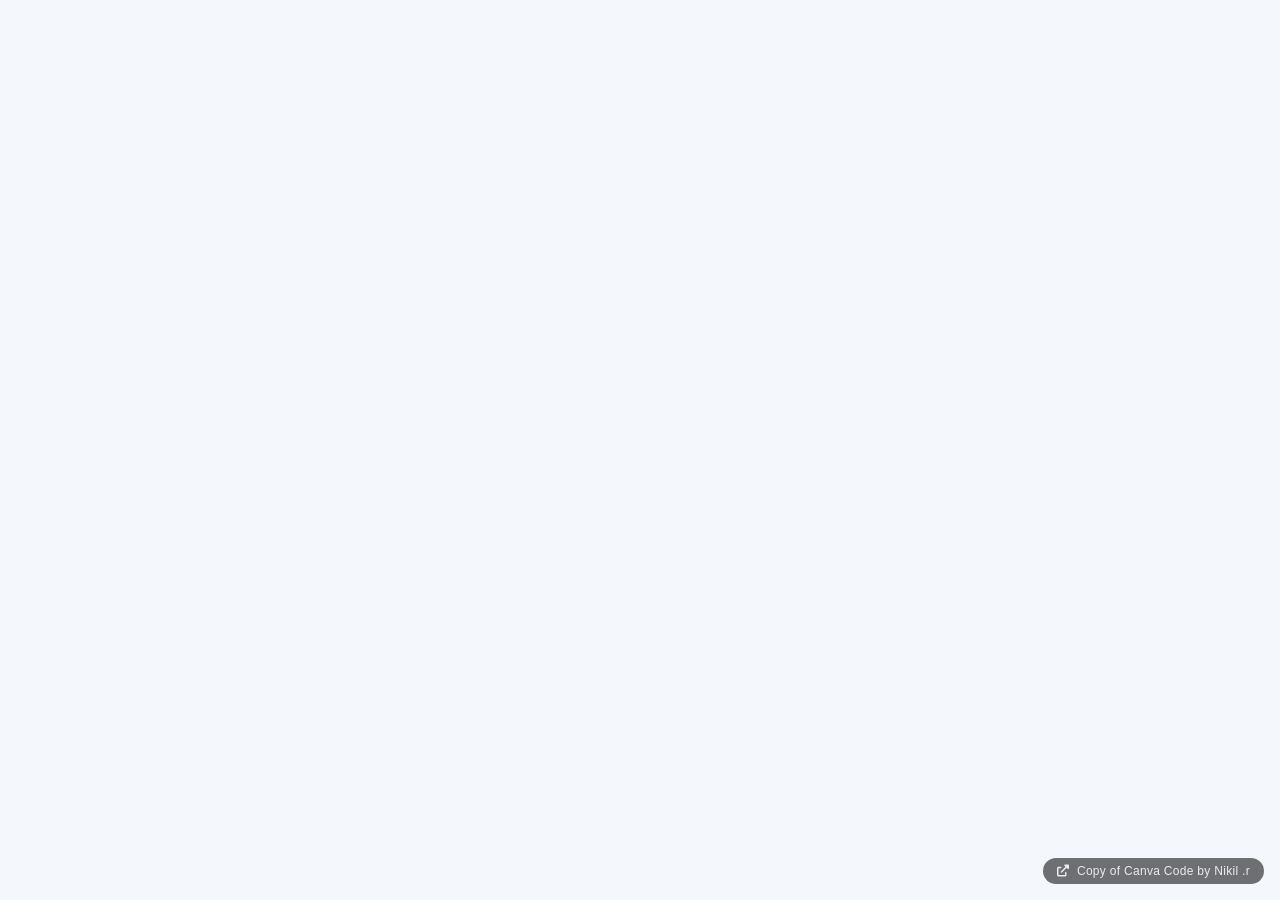
==== index.html @ 40053083 "Update index.html" ====
<!DOCTYPE html>
<html lang="en">
<head>
    <meta charset="UTF-8" />
    <meta name="viewport" content="width=device-width, initial-scale=1.0" />
    <title>CNC Monitor Care – Brochure</title>

    <style>
        * {
            margin: 0;
            padding: 0;
            box-sizing: border-box;
        }

        html,
        body {
            width: 100%;
            height: 100%;
            overflow: hidden;
            background: #f4f7fc;
        }

        iframe {
            position: fixed;
            top: 0;
            left: 0;
            width: 100%;
            height: 100%;
            border: none;
            padding: 0;
            margin: 0;
            display: block;
        }

        .credit-link {
            position: fixed;
            bottom: 16px;
            right: 16px;
            background: rgba(0, 0, 0, 0.55);
            backdrop-filter: blur(4px);
            color: rgba(255, 255, 255, 0.85);
            font-family: 'Segoe UI', Arial, sans-serif;
            font-size: 0.75rem;
            padding: 6px 14px;
            border-radius: 20px;
            text-decoration: none;
            transition: background 0.3s ease;
            z-index: 999;
            letter-spacing: 0.3px;
        }

        .credit-link:hover {
            background: rgba(0, 0, 0, 0.8);
        }

        .credit-link i {
            margin-right: 4px;
        }
    </style>

    <!-- Font Awesome for the icon -->
    <link rel="stylesheet" href="https://cdnjs.cloudflare.com/ajax/libs/font-awesome/6.0.0-beta3/css/all.min.css" />
</head>
<body>

    <!-- Fullscreen Canva Embed -->
    <iframe
        loading="lazy"
        src="https://www.canva.com/design/DAHUnWsSF8I/kmC6yRa2HUmikX5vXCfwMg/view?embed"
        allowfullscreen="allowfullscreen"
        allow="fullscreen">
    </iframe>

    <!-- Credit link (required by Canva) – minimal & unobtrusive -->
    <a href="https://www.canva.com/design/DAHUnWsSF8I/kmC6yRa2HUmikX5vXCfwMg/view?utm_content=DAHUnWsSF8I&amp;utm_campaign=designshare&amp;utm_medium=embeds&amp;utm_source=link"
       target="_blank" rel="noopener" class="credit-link">
        <i class="fas fa-external-link-alt"></i> Copy of Canva Code by Nikil .r
    </a>

</body>
</html>
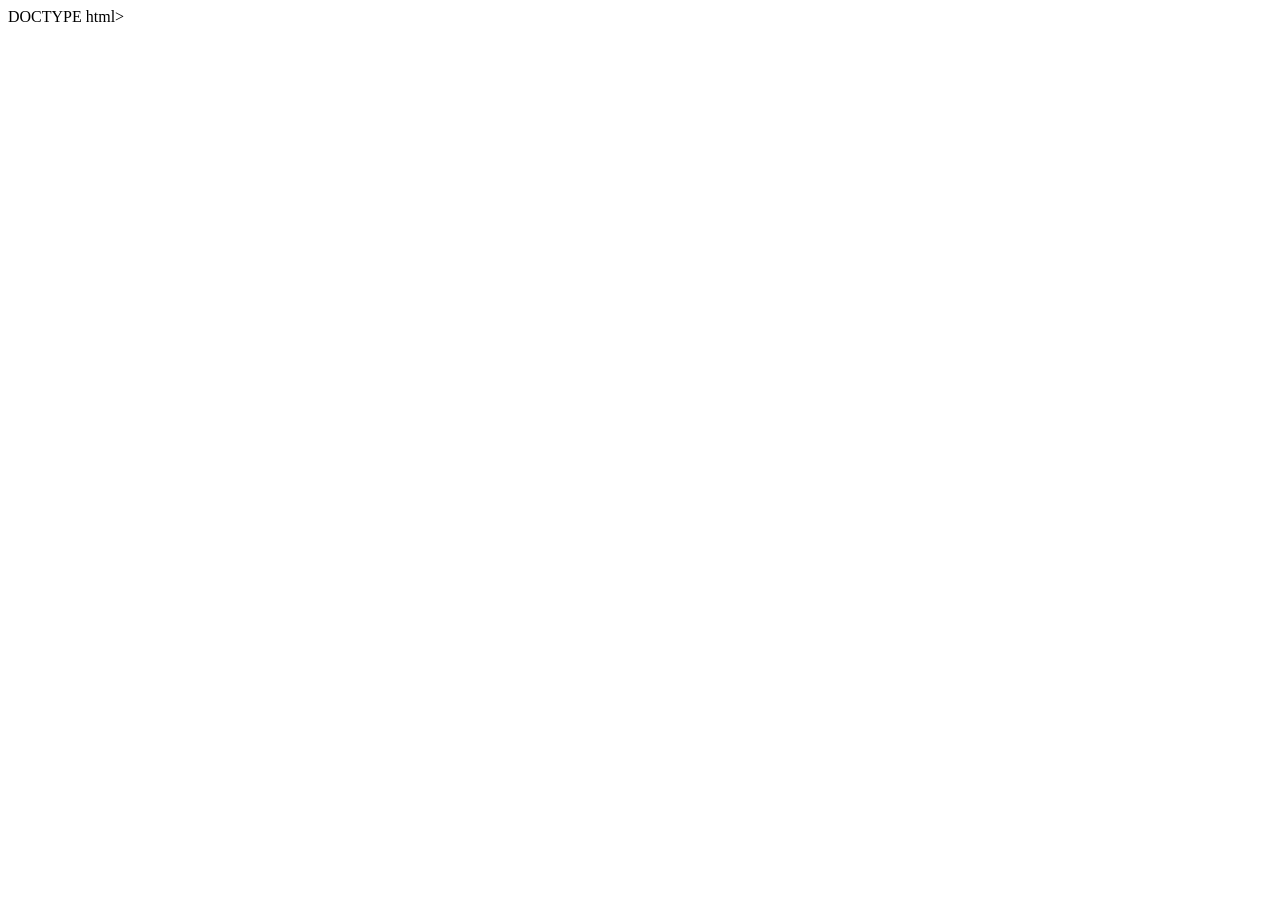
==== commit 967011fc: "Update index.html" ====
--- a/index.html
+++ b/index.html
@@ -1,81 +1,59 @@
-<!DOCTYPE html>
-<html lang="en">
-<head>
-    <meta charset="UTF-8" />
-    <meta name="viewport" content="width=device-width, initial-scale=1.0" />
-    <title>CNC Monitor Care – Brochure</title>
-
-    <style>
-        * {
-            margin: 0;
-            padding: 0;
-            box-sizing: border-box;
+DOCTYPE html><html dir="ltr" lang="en" class="x-default-marker theme light classic x6brqfx x1yowkxt x19aimcq"><head><base href="/copy-of-canva-code/"><meta charset="utf-8"><title>Copy of Canva Code</title><meta name="app-name" content="export_website"/><meta name="build-version" content="e34b1ed14d0397689f9544ac5fa8472062b7b5b7"/><meta name="build-release-name" content="20260907-23-e34b1ed"/><meta name="build-deployment-group" content="STABLE"/><meta name="viewport" content="width=device-width, initial-scale=1"><script nonce="723b5637-ff63-4227-b8b1-6e6d36e03fc2">(function pushPageBuildIdentityToNativeShell(identity) {
+  if (typeof window === 'undefined') {
+    return;
+  }
+  if (Object.values(identity).every(value => value == null)) {
+    return;
+  }
+  const json = JSON.stringify(identity);
+  if (window.Android?.onPageBuildIdentityReady) {
+    // Android-shaped device
+    window.Android.onPageBuildIdentityReady(json);
+  } else if (window.Harmony?.onPageBuildIdentityReady) {
+    // HarmonyOS-shaped device
+    window.Harmony.onPageBuildIdentityReady(json);
+  } else if (window.webkit?.messageHandlers?.pageBuildIdentityReady) {
+    // iOS-shaped device
+    window.webkit.messageHandlers.pageBuildIdentityReady.postMessage(json);
+  } else if (window.ElectronBridge?.onPageBuildIdentityReady) {
+    // Canva desktop app
+    window.ElectronBridge.onPageBuildIdentityReady(json);
+  } else {
+    // No native platform detected. Nothing to notify.
+  }
+})({stack: 'export_website', variant:  null , version: 'e34b1ed14d0397689f9544ac5fa8472062b7b5b7', releaseName: '20260907-23-e34b1ed', deploymentGroup: 'STABLE'});</script><link href="_assets/04127b12f9701f40.ltr.css" rel="stylesheet" integrity="sha512-8+8PSP5UqYVwvpAAIaeQuNLuUNMZDiBzSqq6YSpbLFWVgwSFP8PHLD4/EejViPTJoen1J615O558fT+KnfXu8g==" crossorigin="anonymous"><link href="_assets/static_font_4.ltr.css" rel="stylesheet"><link href="_assets/3769ac38186330df.runtime.js" rel="preload" as="script" crossorigin="anonymous" integrity="sha512-O3/lkF+fOAS1rfJCl9Xf4Xh0k146O85TE9N443Co+WgEafODoYPL8Q4VwwbqqlaaHBXhgOeEnBpHeq97YB6d+g==" nonce="723b5637-ff63-4227-b8b1-6e6d36e03fc2"><link href="_assets/e6d9690df7022fb8.s4le6a.vendor.js" rel="preload" as="script" crossorigin="anonymous" integrity="sha512-CKTxAr+UOPx/MOoLT6ihX3xz5G6jP2q86jBMqT60c6kT+RnlKpA2RqUTjFa43m3XjRKkVQ3yGAwtSjfbxN0v2Q==" nonce="723b5637-ff63-4227-b8b1-6e6d36e03fc2"><link href="_assets/f34af0df47ca8d73.vendor.js" rel="preload" as="script" crossorigin="anonymous" integrity="sha512-/w9eIRmtk5WMHehLrl/IwIblDfUfH+kaflDbacmi0B1SBUf+ghXVX7ROgcaYOswg/8FpAl1UazGWBZ89y8rHlA==" nonce="723b5637-ff63-4227-b8b1-6e6d36e03fc2"><link href="_assets/85bdbd6305e10d83.strings.js" rel="preload" as="script" crossorigin="anonymous" integrity="sha512-LEsWnKV4/tle5gfz/OnvqwDrHPNXuyFp4ymxyUP/8bV2gXKQMW2Y7bTuzHXlmwPXTnGhYf2ZkA4oeenwe22MfA==" nonce="723b5637-ff63-4227-b8b1-6e6d36e03fc2"><link href="_assets/9f7364ae98d681e5.en.js" rel="preload" as="script" crossorigin="anonymous" integrity="sha512-OlfwY6YUkds9jEfoI77wo85z5DwOKP5ywKzInSZk1lrU3t6po+THOp0rBJaW3SzRf9BRKsc4lQmF2bCNfv4/BQ==" nonce="723b5637-ff63-4227-b8b1-6e6d36e03fc2"><link href="_assets/71129a57d0432a65.js" rel="preload" as="script" crossorigin="anonymous" integrity="sha512-244rBxQcO2YHn+DB+Efu5hnriN4EnzBIa8ORGxQzTrNHLtrNYEXzt5tGu7nwZcKnvlykLdlZRu67Y4nio02Zpw==" nonce="723b5637-ff63-4227-b8b1-6e6d36e03fc2"><meta name="referrer" content="strict-origin-when-cross-origin"><meta property="og:title" content="Copy of Canva Code"><meta property="og:type" content="website"><link rel="shortcut icon" href="_assets/images/2d0b56e7e51cf11036ad8734bdb67e2d.png"><link rel="icon" href="_assets/images/e53c4bd8da5e491d9ab09e7cf0daf874.png" sizes="192x192"><link rel="apple-touch-icon" href="_assets/images/725b756a69a7d4c235070e51acd85560.png" sizes="180x180"><script nonce="723b5637-ff63-4227-b8b1-6e6d36e03fc2">window['__canva_website_bootstrap__'] = JSON.parse('{"A":"DAHUnWsSF8I","B":"eyJhbGciOiJkaXIiLCJlbmMiOiJBMjU2R0NNIiwia2lkIjoia2lkLTE3Nzg0NzAzNjEzOTQifQ..laz4sLJh6Zi7yjXR.DgiNCgTwp2IRab-IibT-CLe9M2Xwg3reOsaczKPLl6DfdRD8mkjNqqXF349P0M0WQmoWErPoNw.Z0FpHfAlpPftxyo1RXreGQ"}');</script><script nonce="723b5637-ff63-4227-b8b1-6e6d36e03fc2">
+      document.addEventListener('contextmenu', (e) => {
+        const isMedia = ['img', 'image', 'video', 'svg', 'picture'].some(
+          tagName => tagName.localeCompare(e.target.tagName, undefined, { sensitivity: 'base' }) === 0,
+        );
+        isMedia && e.preventDefault();
+      });
+    </script><script nonce="723b5637-ff63-4227-b8b1-6e6d36e03fc2">
+  const lang = navigator.language ? navigator.language : 'en';
+  window.canva_installFooter = (container) => {
+    if (!(container instanceof HTMLDivElement)) {
+      return;
+    }
+    fetch('_footer?lang=' + encodeURIComponent(lang)).then(response => {
+      if (response.status !== 200) {
+        return;
+      }
+      response.text().then(footerStr => {
+        container.innerHTML = '';
+        const div = document.createElement('div');
+        div.innerHTML = footerStr;
+        for (const child of [...div.children]) {
+          if (child.tagName.toLowerCase() !== 'script') {
+            container.append(child);
+          }
         }
 
-        html,
-        body {
-            width: 100%;
-            height: 100%;
-            overflow: hidden;
-            background: #f4f7fc;
-        }
-
-        iframe {
-            position: fixed;
-            top: 0;
-            left: 0;
-            width: 100%;
-            height: 100%;
-            border: none;
-            padding: 0;
-            margin: 0;
-            display: block;
-        }
-
-        .credit-link {
-            position: fixed;
-            bottom: 16px;
-            right: 16px;
-            background: rgba(0, 0, 0, 0.55);
-            backdrop-filter: blur(4px);
-            color: rgba(255, 255, 255, 0.85);
-            font-family: 'Segoe UI', Arial, sans-serif;
-            font-size: 0.75rem;
-            padding: 6px 14px;
-            border-radius: 20px;
-            text-decoration: none;
-            transition: background 0.3s ease;
-            z-index: 999;
-            letter-spacing: 0.3px;
-        }
-
-        .credit-link:hover {
-            background: rgba(0, 0, 0, 0.8);
-        }
-
-        .credit-link i {
-            margin-right: 4px;
-        }
-    </style>
-
-    <!-- Font Awesome for the icon -->
-    <link rel="stylesheet" href="https://cdnjs.cloudflare.com/ajax/libs/font-awesome/6.0.0-beta3/css/all.min.css" />
-</head>
-<body>
-
-    <!-- Fullscreen Canva Embed -->
-    <iframe
-        loading="lazy"
-        src="https://www.canva.com/design/DAHUnWsSF8I/kmC6yRa2HUmikX5vXCfwMg/view?embed"
-        allowfullscreen="allowfullscreen"
-        allow="fullscreen">
-    </iframe>
-
-    <!-- Credit link (required by Canva) – minimal & unobtrusive -->
-    <a href="https://www.canva.com/design/DAHUnWsSF8I/kmC6yRa2HUmikX5vXCfwMg/view?utm_content=DAHUnWsSF8I&amp;utm_campaign=designshare&amp;utm_medium=embeds&amp;utm_source=link"
-       target="_blank" rel="noopener" class="credit-link">
-        <i class="fas fa-external-link-alt"></i> Copy of Canva Code by Nikil .r
-    </a>
-
-</body>
-</html>
+        (() => { !function(){"use strict";const t={active:"active"},o={modalBackdrop:"modal_backdrop",termsAndConditionsModal:"modal",termsAndConditionsModalCloseButton:"form_close_initial",reportButton:"form_report",privacyPolicyModal:"privacy_policy_modal",privacyPolicyModalCloseButton:"form_close_privacy_policy",termsAndSupportFooterButton:"report_button",privacyPolicyFooterButton:"privacy_policy_button"};!function(){const c=document.getElementById(o.modalBackdrop);null!=c&&(function(c){const e=document.getElementById(o.termsAndConditionsModal),n=document.getElementById(o.termsAndConditionsModalCloseButton),l=document.getElementById(o.reportButton),i=document.getElementById(o.termsAndSupportFooterButton);if(null==e||null==n||null==l||null==i)return;l.onclick=()=>{const{origin:t,pathname:o}=window.location,c=t+o,e=l.dataset.reportUrl+encodeURIComponent(c);window.open(e)};const s=()=>{c.classList.remove(t.active),e.classList.remove(t.active),i.classList.remove(t.active),i.focus(),c.onclick=null};n.onclick=s,i.onclick=()=>{c.classList.add(t.active),c.onclick=s,e.classList.add(t.active),i.classList.add(t.active)}}(c),function(c){const e=document.getElementById(o.privacyPolicyModal),n=document.getElementById(o.privacyPolicyModalCloseButton),l=document.getElementById(o.privacyPolicyFooterButton);if(null==e||null==n||null==l)return;const i=()=>{c.classList.remove(t.active),e.classList.remove(t.active),l.classList.remove(t.active),l.focus(),c.onclick=null};n.onclick=i,l.onclick=()=>{c.classList.add(t.active),c.onclick=i,e.classList.add(t.active),l.classList.add(t.active)}}(c))}()}(); })();
+      });
+    });
+  }
+</script><script nonce="723b5637-ff63-4227-b8b1-6e6d36e03fc2">
+    window.C_CAPTCHA_IMPLEMENTATION = 'RECAPTCHA';
+</script><script nonce="723b5637-ff63-4227-b8b1-6e6d36e03fc2">
+    window.C_CAPTCHA_KEY = '6LdpNmIrAAAAAHQVezN3pBAfDjQQ2qUpo881f24o';
+</script></head><body><script nonce="723b5637-ff63-4227-b8b1-6e6d36e03fc2">(function () {var classList = document.documentElement.classList;if (classList.contains('adaptive') && window.matchMedia('(prefers-color-scheme: dark)').matches) {classList.remove.apply(classList, ["x6brqfx","x1yowkxt","x19aimcq"]);classList.add.apply(classList, ["xo86nag","x1yowkxt","xntwwlm"]);}document.documentElement.classList.replace('adaptive', window.matchMedia('(prefers-color-scheme: dark)').matches ? 'dark' : 'light');})();</script><div id="root"></div><script nonce="723b5637-ff63-4227-b8b1-6e6d36e03fc2">(function() {window['__canva_public_path__'] = '_assets\/'; window['bootstrap'] = JSON.parse('{"base":{"A?":"B","L":false,"N":false,"E":"e34b1ed14d0397689f9544ac5fa8472062b7b5b7","j":"1804176","K":1788876617,"F":{"A?":"B"},"G":"CLIENT_FULL","I":"A","O":{"A?":"B"},"M":"/_online","U":[],"V":[],"a":{"K":"export_website","H":{}},"d":{"A":"wss://www.canva.com/_stream","B":{"F":"export_website"},"C":8388608},"b":{"A?":"H","C":{"a":"WEB"},"D":{"a":"WEB","c":"en"},"E":{},"P":[],"Q":[],"R":false,"S":false}},"page":{"A":{"B":{"A?":"A","A":"TAGcbLa0hys","B":1},"C":{"A":1366.0,"B":768.0,"C":"D"},"Q":[],"R":[],"P":"en","D":"Copy of Canva Code","E":"","F":[],"d":{},"G":{},"Y":{},"a":[],"b":[],"V":[],"W":[],"A":[{"A?":"j","Z":{"A?":"A","A":"TAGcbLa0hys","B":1},"a":"PBDhHLFGSyjxg1KD","R":false,"S":false,"U":false,"Q":{},"v":"B","t":[{"A?":"i","a":"PBT1T7rc7DWNhCyG","R":false,"S":false,"U":false,"Q":{},"W":[],"X":[],"H":[],"L":{},"C":{"A":1366.0,"B":768.0,"C":"D"},"w":{"A":[{"C":"#ffffff","D":0.0,"F":false,"J":false,"G":false,"H":false}],"B":[]},"r":[],"E":[{"A?":"BC","A":0.0,"B":0.0,"D":1366.0,"C":768.0,"E":0.0,"F":0.0,"BD":[],"BE":[],"BA":[],"BB":[],"Q":false,"S":false,"P":[],"5":{},"T":{},"W":{},"_":"LBw0czMxkYvjzMHZ","b":1366.0,"a":768.0,"z":{"A":{"A":"w:KS5H9iEEh","B":1},"B":{}},"y":{"A":{"A?":"O","A":{"A":{"A?":"S","A":{"A":"https://canva-hosted-embed.com/codelet/DP_fd2bd6d488ff446cbc020d14088585cf/cj6xgxpnhr0bn78v","B":0,"C":"F"}},"B":{"A?":"O","A":{"__page-root":{"A?":"O","A":{"E":{"A?":"P","A":{"C":"#f2f1eb","D":0.0,"F":false,"J":false,"G":false,"H":false}}}},"brand-name":{"A?":"O","A":{"A":{"A?":"A","A":"CNC MONITOR CARE"},"D":{"A?":"O","A":{"k":{"A?":"D","A":2},"v":{"A?":"O","A":{"A":{"A?":"D","A":2},"B":{"A?":"S","A":{"A":"YAD1aU3sLnI","B":0,"C":"B"}}}}}},"F":{"A?":"P","A":{"C":"#ffffff","D":0.0,"F":false,"J":false,"G":false,"H":false}},"G":{"A?":"A","A":"bold"},"H":{"A?":"A","A":"normal"},"K":{"A?":"C","A":16.0},"L":{"A?":"C","A":80.0}}},"brand-tagline":{"A?":"O","A":{"A":{"A?":"A","A":"Service • Repair • Retrofit"},"D":{"A?":"O","A":{"k":{"A?":"D","A":2},"v":{"A?":"O","A":{"A":{"A?":"D","A":2},"B":{"A?":"S","A":{"A":"YADW1-vpsoc","B":0,"C":"B"}}}}}},"F":{"A?":"P","A":{"C":"#b8c2bd","D":0.0,"F":false,"J":false,"G":false,"H":false}},"G":{"A?":"A","A":"normal"},"H":{"A?":"A","A":"normal"},"K":{"A?":"C","A":10.0},"L":{"A?":"C","A":80.0}}},"contact-description":{"A?":"O","A":{"A":{"A?":"A","A":"Call or email our team directly, or send a service request using the form."},"D":{"A?":"O","A":{"k":{"A?":"D","A":2},"v":{"A?":"O","A":{"A":{"A?":"D","A":2},"B":{"A?":"S","A":{"A":"YAD1aU3sLnI","B":0,"C":"B"}}}}}},"F":{"A?":"P","A":{"C":"#53605b","D":0.0,"F":false,"J":false,"G":false,"H":false}},"G":{"A?":"A","A":"normal"},"H":{"A?":"A","A":"normal"},"K":{"A?":"C","A":16.0},"M":{"A?":"C","A":1.6}}},"contact-eyebrow":{"A?":"O","A":{"A":{"A?":"A","A":"Contact CNC Monitor Care"},"D":{"A?":"O","A":{"k":{"A?":"D","A":2},"v":{"A?":"O","A":{"A":{"A?":"D","A":2},"B":{"A?":"S","A":{"A":"YADW1-vpsoc","B":0,"C":"B"}}}}}},"F":{"A?":"P","A":{"C":"#65726d","D":0.0,"F":false,"J":false,"G":false,"H":false}},"G":{"A?":"A","A":"bold"},"H":{"A?":"A","A":"normal"},"K":{"A?":"C","A":12.0},"L":{"A?":"C","A":120.0}}},"contact-panel":{"A?":"O","A":{"E":{"A?":"P","A":{"C":"#e7e8e1","D":0.0,"F":false,"J":false,"G":false,"H":false}}}},"contact-title":{"A?":"O","A":{"A":{"A?":"A","A":"Need urgent machine support?"},"D":{"A?":"O","A":{"k":{"A?":"D","A":2},"v":{"A?":"O","A":{"A":{"A?":"D","A":2},"B":{"A?":"S","A":{"A":"YAD1aU3sLnI","B":0,"C":"B"}}}}}},"F":{"A?":"P","A":{"C":"#101714","D":0.0,"F":false,"J":false,"G":false,"H":false}},"G":{"A?":"A","A":"bold"},"H":{"A?":"A","A":"normal"},"K":{"A?":"C","A":24.0},"L":{"A?":"C","A":-30.0},"M":{"A?":"C","A":1.15}}},"email-input":{"A?":"O","A":{"A":{"A?":"A","A":"Enter your email address"},"D":{"A?":"O","A":{"k":{"A?":"D","A":2},"v":{"A?":"O","A":{"A":{"A?":"D","A":2},"B":{"A?":"S","A":{"A":"YAD1aU3sLnI","B":0,"C":"B"}}}}}},"G":{"A?":"A","A":"normal"},"H":{"A?":"A","A":"normal"},"K":{"A?":"C","A":16.0}}},"email-input-label":{"A?":"O","A":{"A":{"A?":"A","A":"Email address"},"D":{"A?":"O","A":{"k":{"A?":"D","A":2},"v":{"A?":"O","A":{"A":{"A?":"D","A":2},"B":{"A?":"S","A":{"A":"YAD1aU3sLnI","B":0,"C":"B"}}}}}},"F":{"A?":"P","A":{"C":"#101714","D":0.0,"F":false,"J":false,"G":false,"H":false}},"G":{"A?":"A","A":"semibold"},"H":{"A?":"A","A":"normal"},"K":{"A?":"C","A":14.0}}},"email-label":{"A?":"O","A":{"A":{"A?":"A","A":"Email"},"D":{"A?":"O","A":{"k":{"A?":"D","A":2},"v":{"A?":"O","A":{"A":{"A?":"D","A":2},"B":{"A?":"S","A":{"A":"YAD1aU3sLnI","B":0,"C":"B"}}}}}},"F":{"A?":"P","A":{"C":"#53605b","D":0.0,"F":false,"J":false,"G":false,"H":false}},"G":{"A?":"A","A":"semibold"},"H":{"A?":"A","A":"normal"},"K":{"A?":"C","A":14.0}}},"email-value":{"A?":"O","A":{"A":{"A?":"A","A":"support@cncmonitorcare.com"},"D":{"A?":"O","A":{"k":{"A?":"D","A":2},"v":{"A?":"O","A":{"A":{"A?":"D","A":2},"B":{"A?":"S","A":{"A":"YAD1aU3sLnI","B":0,"C":"B"}}}}}},"F":{"A?":"P","A":{"C":"#101714","D":0.0,"F":false,"J":false,"G":false,"H":false}},"G":{"A?":"A","A":"bold"},"H":{"A?":"A","A":"normal"},"K":{"A?":"C","A":16.0}}},"footer-copy":{"A?":"O","A":{"A":{"A?":"A","A":"© CNC Monitor Care · Reliable industrial machine service in Coimbatore."},"D":{"A?":"O","A":{"k":{"A?":"D","A":2},"v":{"A?":"O","A":{"A":{"A?":"D","A":2},"B":{"A?":"S","A":{"A":"YAD1aU3sLnI","B":0,"C":"B"}}}}}},"F":{"A?":"P","A":{"C":"#cbd4cf","D":0.0,"F":false,"J":false,"G":false,"H":false}},"G":{"A?":"A","A":"normal"},"H":{"A?":"A","A":"normal"},"K":{"A?":"C","A":14.0}}},"footer-email-link":{"A?":"O","A":{"A":{"A?":"A","A":"support@cncmonitorcare.com"},"D":{"A?":"O","A":{"k":{"A?":"D","A":2},"v":{"A?":"O","A":{"A":{"A?":"D","A":2},"B":{"A?":"S","A":{"A":"YAD1aU3sLnI","B":0,"C":"B"}}}}}},"F":{"A?":"P","A":{"C":"#f3b31a","D":0.0,"F":false,"J":false,"G":false,"H":false}},"G":{"A?":"A","A":"semibold"},"H":{"A?":"A","A":"normal"},"K":{"A?":"C","A":14.0}}},"form-description":{"A?":"O","A":{"A":{"A?":"A","A":"Share the key details and our team will contact you about the service requirement."},"D":{"A?":"O","A":{"k":{"A?":"D","A":2},"v":{"A?":"O","A":{"A":{"A?":"D","A":2},"B":{"A?":"S","A":{"A":"YAD1aU3sLnI","B":0,"C":"B"}}}}}},"F":{"A?":"P","A":{"C":"#53605b","D":0.0,"F":false,"J":false,"G":false,"H":false}},"G":{"A?":"A","A":"normal"},"H":{"A?":"A","A":"normal"},"K":{"A?":"C","A":16.0},"M":{"A?":"C","A":1.6}}},"form-eyebrow":{"A?":"O","A":{"A":{"A?":"A","A":"Service request"},"D":{"A?":"O","A":{"k":{"A?":"D","A":2},"v":{"A?":"O","A":{"A":{"A?":"D","A":2},"B":{"A?":"S","A":{"A":"YADW1-vpsoc","B":0,"C":"B"}}}}}},"F":{"A?":"P","A":{"C":"#65726d","D":0.0,"F":false,"J":false,"G":false,"H":false}},"G":{"A?":"A","A":"bold"},"H":{"A?":"A","A":"normal"},"K":{"A?":"C","A":12.0},"L":{"A?":"C","A":120.0}}},"form-title":{"A?":"O","A":{"A":{"A?":"A","A":"Tell us about your machine."},"D":{"A?":"O","A":{"k":{"A?":"D","A":2},"v":{"A?":"O","A":{"A":{"A?":"D","A":2},"B":{"A?":"S","A":{"A":"YAD1aU3sLnI","B":0,"C":"B"}}}}}},"F":{"A?":"P","A":{"C":"#101714","D":0.0,"F":false,"J":false,"G":false,"H":false}},"G":{"A?":"A","A":"bold"},"H":{"A?":"A","A":"normal"},"K":{"A?":"C","A":24.0},"L":{"A?":"C","A":-30.0},"M":{"A?":"C","A":1.15}}},"header-call-button":{"A?":"O","A":{"E":{"A?":"P","A":{"C":"#f3b31a","D":0.0,"F":false,"J":false,"G":false,"H":false}},"F":{"A?":"P","A":{"C":"#101714","D":0.0,"F":false,"J":false,"G":false,"H":false}},"G":{"A?":"A","A":"bold"}}},"header-call-label":{"A?":"O","A":{"A":{"A?":"A","A":"Call Now"},"D":{"A?":"O","A":{"k":{"A?":"D","A":2},"v":{"A?":"O","A":{"A":{"A?":"D","A":2},"B":{"A?":"S","A":{"A":"YAD1aU3sLnI","B":0,"C":"B"}}}}}},"F":{"A?":"P","A":{"C":"#101714","D":0.0,"F":false,"J":false,"G":false,"H":false}},"G":{"A?":"A","A":"bold"},"H":{"A?":"A","A":"normal"},"K":{"A?":"C","A":16.0}}},"header-location":{"A?":"O","A":{"A":{"A?":"A","A":"Coimbatore, Tamil Nadu"},"D":{"A?":"O","A":{"k":{"A?":"D","A":2},"v":{"A?":"O","A":{"A":{"A?":"D","A":2},"B":{"A?":"S","A":{"A":"YAD1aU3sLnI","B":0,"C":"B"}}}}}},"F":{"A?":"P","A":{"C":"#dce2df","D":0.0,"F":false,"J":false,"G":false,"H":false}},"G":{"A?":"A","A":"normal"},"H":{"A?":"A","A":"normal"},"K":{"A?":"C","A":14.0}}},"hero-description":{"A?":"O","A":{"A":{"A?":"A","A":"Fast, dependable repairs and upgrades for CNC machines, laser systems, industrial monitors, and electronics — at an affordable price."},"D":{"A?":"O","A":{"k":{"A?":"D","A":2},"v":{"A?":"O","A":{"A":{"A?":"D","A":2},"B":{"A?":"S","A":{"A":"YAD1aU3sLnI","B":0,"C":"B"}}}}}},"F":{"A?":"P","A":{"C":"#e1e8e4","D":0.0,"F":false,"J":false,"G":false,"H":false}},"G":{"A?":"A","A":"normal"},"H":{"A?":"A","A":"normal"},"K":{"A?":"C","A":18.0},"M":{"A?":"C","A":1.6}}},"hero-eyebrow":{"A?":"O","A":{"A":{"A?":"A","A":"Coimbatore\'s CNC Service Partner"},"D":{"A?":"O","A":{"k":{"A?":"D","A":2},"v":{"A?":"O","A":{"A":{"A?":"D","A":2},"B":{"A?":"S","A":{"A":"YADW1-vpsoc","B":0,"C":"B"}}}}}},"F":{"A?":"P","A":{"C":"#f3b31a","D":0.0,"F":false,"J":false,"G":false,"H":false}},"G":{"A?":"A","A":"bold"},"H":{"A?":"A","A":"normal"},"K":{"A?":"C","A":12.0},"L":{"A?":"C","A":120.0}}},"hero-image":{"A?":"O","A":{"I":{"A?":"O","A":{"k":{"A?":"D","A":1},"v":{"A?":"O","A":{"A":{"A?":"D","A":1},"B":{"A?":"A","A":"https://images.pexels.com/photos/8865187/pexels-photo-8865187.jpeg"}}}}},"J":{"A?":"A","A":"Close-up of CNC machine in action, showcasing precision engineering and industrial equipment."}}},"hero-phone-label":{"A?":"O","A":{"A":{"A?":"A","A":"90433 75600"},"D":{"A?":"O","A":{"k":{"A?":"D","A":2},"v":{"A?":"O","A":{"A":{"A?":"D","A":2},"B":{"A?":"S","A":{"A":"YAD1aU3sLnI","B":0,"C":"B"}}}}}},"F":{"A?":"P","A":{"C":"#ffffff","D":0.0,"F":false,"J":false,"G":false,"H":false}},"G":{"A?":"A","A":"bold"},"H":{"A?":"A","A":"normal"},"K":{"A?":"C","A":16.0}}},"hero-phone-link":{"A?":"O","A":{"F":{"A?":"P","A":{"C":"#ffffff","D":0.0,"F":false,"J":false,"G":false,"H":false}},"G":{"A?":"A","A":"bold"}}},"hero-point-one":{"A?":"O","A":{"A":{"A?":"A","A":"CNC & laser support"},"D":{"A?":"O","A":{"k":{"A?":"D","A":2},"v":{"A?":"O","A":{"A":{"A?":"D","A":2},"B":{"A?":"S","A":{"A":"YAD1aU3sLnI","B":0,"C":"B"}}}}}},"E":{"A?":"P","A":{"C":"#000000","D":0.8,"F":false,"J":false,"G":false,"H":false}},"F":{"A?":"P","A":{"C":"#f7faf8","D":0.0,"F":false,"J":false,"G":false,"H":false}},"G":{"A?":"A","A":"normal"},"H":{"A?":"A","A":"normal"},"K":{"A?":"C","A":14.0}}},"hero-point-three":{"A?":"O","A":{"A":{"A?":"A","A":"Affordable solutions"},"D":{"A?":"O","A":{"k":{"A?":"D","A":2},"v":{"A?":"O","A":{"A":{"A?":"D","A":2},"B":{"A?":"S","A":{"A":"YAD1aU3sLnI","B":0,"C":"B"}}}}}},"E":{"A?":"P","A":{"C":"#000000","D":0.8,"F":false,"J":false,"G":false,"H":false}},"F":{"A?":"P","A":{"C":"#f7faf8","D":0.0,"F":false,"J":false,"G":false,"H":false}},"G":{"A?":"A","A":"normal"},"H":{"A?":"A","A":"normal"},"K":{"A?":"C","A":14.0}}},"hero-point-two":{"A?":"O","A":{"A":{"A?":"A","A":"Monitor repair experts"},"D":{"A?":"O","A":{"k":{"A?":"D","A":2},"v":{"A?":"O","A":{"A":{"A?":"D","A":2},"B":{"A?":"S","A":{"A":"YAD1aU3sLnI","B":0,"C":"B"}}}}}},"E":{"A?":"P","A":{"C":"#000000","D":0.8,"F":false,"J":false,"G":false,"H":false}},"F":{"A?":"P","A":{"C":"#f7faf8","D":0.0,"F":false,"J":false,"G":false,"H":false}},"G":{"A?":"A","A":"normal"},"H":{"A?":"A","A":"normal"},"K":{"A?":"C","A":14.0}}},"hero-request-button":{"A?":"O","A":{"E":{"A?":"P","A":{"C":"#f3b31a","D":0.0,"F":false,"J":false,"G":false,"H":false}},"F":{"A?":"P","A":{"C":"#101714","D":0.0,"F":false,"J":false,"G":false,"H":false}},"G":{"A?":"A","A":"bold"}}},"hero-request-label":{"A?":"O","A":{"A":{"A?":"A","A":"Request Service"},"D":{"A?":"O","A":{"k":{"A?":"D","A":2},"v":{"A?":"O","A":{"A":{"A?":"D","A":2},"B":{"A?":"S","A":{"A":"YAD1aU3sLnI","B":0,"C":"B"}}}}}},"F":{"A?":"P","A":{"C":"#101714","D":0.0,"F":false,"J":false,"G":false,"H":false}},"G":{"A?":"A","A":"bold"},"H":{"A?":"A","A":"normal"},"K":{"A?":"C","A":16.0}}},"hero-section":{"A?":"O","A":{"E":{"A?":"P","A":{"C":"#101714","D":0.0,"F":false,"J":false,"G":false,"H":false}}}},"hero-title":{"A?":"O","A":{"A":{"A?":"A","A":"Keep your machine moving."},"D":{"A?":"O","A":{"k":{"A?":"D","A":2},"v":{"A?":"O","A":{"A":{"A?":"D","A":2},"B":{"A?":"S","A":{"A":"YAD1aU3sLnI","B":0,"C":"B"}}}}}},"F":{"A?":"P","A":{"C":"#ffffff","D":0.0,"F":false,"J":false,"G":false,"H":false}},"G":{"A?":"A","A":"bold"},"H":{"A?":"A","A":"normal"},"K":{"A?":"C","A":32.0},"L":{"A?":"C","A":-40.0},"M":{"A?":"C","A":1.04}}},"location-label":{"A?":"O","A":{"A":{"A?":"A","A":"Service Location"},"D":{"A?":"O","A":{"k":{"A?":"D","A":2},"v":{"A?":"O","A":{"A":{"A?":"D","A":2},"B":{"A?":"S","A":{"A":"YAD1aU3sLnI","B":0,"C":"B"}}}}}},"F":{"A?":"P","A":{"C":"#53605b","D":0.0,"F":false,"J":false,"G":false,"H":false}},"G":{"A?":"A","A":"semibold"},"H":{"A?":"A","A":"normal"},"K":{"A?":"C","A":14.0}}},"location-value":{"A?":"O","A":{"A":{"A?":"A","A":"Coimbatore, Tamil Nadu, India"},"D":{"A?":"O","A":{"k":{"A?":"D","A":2},"v":{"A?":"O","A":{"A":{"A?":"D","A":2},"B":{"A?":"S","A":{"A":"YAD1aU3sLnI","B":0,"C":"B"}}}}}},"F":{"A?":"P","A":{"C":"#101714","D":0.0,"F":false,"J":false,"G":false,"H":false}},"G":{"A?":"A","A":"bold"},"H":{"A?":"A","A":"normal"},"K":{"A?":"C","A":16.0}}},"machine-input":{"A?":"O","A":{"A":{"A?":"A","A":"Example: Fanuc 0i-MF monitor"},"D":{"A?":"O","A":{"k":{"A?":"D","A":2},"v":{"A?":"O","A":{"A":{"A?":"D","A":2},"B":{"A?":"S","A":{"A":"YAD1aU3sLnI","B":0,"C":"B"}}}}}},"G":{"A?":"A","A":"normal"},"H":{"A?":"A","A":"normal"},"K":{"A?":"C","A":16.0}}},"machine-label":{"A?":"O","A":{"A":{"A?":"A","A":"Machine / monitor model"},"D":{"A?":"O","A":{"k":{"A?":"D","A":2},"v":{"A?":"O","A":{"A":{"A?":"D","A":2},"B":{"A?":"S","A":{"A":"YAD1aU3sLnI","B":0,"C":"B"}}}}}},"F":{"A?":"P","A":{"C":"#101714","D":0.0,"F":false,"J":false,"G":false,"H":false}},"G":{"A?":"A","A":"semibold"},"H":{"A?":"A","A":"normal"},"K":{"A?":"C","A":14.0}}},"message-input":{"A?":"O","A":{"A":{"A?":"A","A":"Describe the fault, error message, or required support"},"D":{"A?":"O","A":{"k":{"A?":"D","A":2},"v":{"A?":"O","A":{"A":{"A?":"D","A":2},"B":{"A?":"S","A":{"A":"YAD1aU3sLnI","B":0,"C":"B"}}}}}},"G":{"A?":"A","A":"normal"},"H":{"A?":"A","A":"normal"},"K":{"A?":"C","A":16.0}}},"message-label":{"A?":"O","A":{"A":{"A?":"A","A":"Describe the issue"},"D":{"A?":"O","A":{"k":{"A?":"D","A":2},"v":{"A?":"O","A":{"A":{"A?":"D","A":2},"B":{"A?":"S","A":{"A":"YAD1aU3sLnI","B":0,"C":"B"}}}}}},"F":{"A?":"P","A":{"C":"#101714","D":0.0,"F":false,"J":false,"G":false,"H":false}},"G":{"A?":"A","A":"semibold"},"H":{"A?":"A","A":"normal"},"K":{"A?":"C","A":14.0}}},"name-input":{"A?":"O","A":{"A":{"A?":"A","A":"Enter your name"},"D":{"A?":"O","A":{"k":{"A?":"D","A":2},"v":{"A?":"O","A":{"A":{"A?":"D","A":2},"B":{"A?":"S","A":{"A":"YAD1aU3sLnI","B":0,"C":"B"}}}}}},"G":{"A?":"A","A":"normal"},"H":{"A?":"A","A":"normal"},"K":{"A?":"C","A":16.0}}},"name-label":{"A?":"O","A":{"A":{"A?":"A","A":"Your name"},"D":{"A?":"O","A":{"k":{"A?":"D","A":2},"v":{"A?":"O","A":{"A":{"A?":"D","A":2},"B":{"A?":"S","A":{"A":"YAD1aU3sLnI","B":0,"C":"B"}}}}}},"F":{"A?":"P","A":{"C":"#101714","D":0.0,"F":false,"J":false,"G":false,"H":false}},"G":{"A?":"A","A":"semibold"},"H":{"A?":"A","A":"normal"},"K":{"A?":"C","A":14.0}}},"phone-input":{"A?":"O","A":{"A":{"A?":"A","A":"Enter your phone number"},"D":{"A?":"O","A":{"k":{"A?":"D","A":2},"v":{"A?":"O","A":{"A":{"A?":"D","A":2},"B":{"A?":"S","A":{"A":"YAD1aU3sLnI","B":0,"C":"B"}}}}}},"G":{"A?":"A","A":"normal"},"H":{"A?":"A","A":"normal"},"K":{"A?":"C","A":16.0}}},"phone-input-label":{"A?":"O","A":{"A":{"A?":"A","A":"Phone number"},"D":{"A?":"O","A":{"k":{"A?":"D","A":2},"v":{"A?":"O","A":{"A":{"A?":"D","A":2},"B":{"A?":"S","A":{"A":"YAD1aU3sLnI","B":0,"C":"B"}}}}}},"F":{"A?":"P","A":{"C":"#101714","D":0.0,"F":false,"J":false,"G":false,"H":false}},"G":{"A?":"A","A":"semibold"},"H":{"A?":"A","A":"normal"},"K":{"A?":"C","A":14.0}}},"phone-label":{"A?":"O","A":{"A":{"A?":"A","A":"Phone"},"D":{"A?":"O","A":{"k":{"A?":"D","A":2},"v":{"A?":"O","A":{"A":{"A?":"D","A":2},"B":{"A?":"S","A":{"A":"YAD1aU3sLnI","B":0,"C":"B"}}}}}},"F":{"A?":"P","A":{"C":"#53605b","D":0.0,"F":false,"J":false,"G":false,"H":false}},"G":{"A?":"A","A":"semibold"},"H":{"A?":"A","A":"normal"},"K":{"A?":"C","A":14.0}}},"phone-value":{"A?":"O","A":{"A":{"A?":"A","A":"+91 90433 75600"},"D":{"A?":"O","A":{"k":{"A?":"D","A":2},"v":{"A?":"O","A":{"A":{"A?":"D","A":2},"B":{"A?":"S","A":{"A":"YAD1aU3sLnI","B":0,"C":"B"}}}}}},"F":{"A?":"P","A":{"C":"#101714","D":0.0,"F":false,"J":false,"G":false,"H":false}},"G":{"A?":"A","A":"bold"},"H":{"A?":"A","A":"normal"},"K":{"A?":"C","A":16.0}}},"process-description":{"A?":"O","A":{"A":{"A?":"A","A":"Tell us what is happening with your equipment. We will help identify the right next step."},"D":{"A?":"O","A":{"k":{"A?":"D","A":2},"v":{"A?":"O","A":{"A":{"A?":"D","A":2},"B":{"A?":"S","A":{"A":"YAD1aU3sLnI","B":0,"C":"B"}}}}}},"F":{"A?":"P","A":{"C":"#cbd4cf","D":0.0,"F":false,"J":false,"G":false,"H":false}},"G":{"A?":"A","A":"normal"},"H":{"A?":"A","A":"normal"},"K":{"A?":"C","A":16.0},"M":{"A?":"C","A":1.6}}},"process-eyebrow":{"A?":"O","A":{"A":{"A?":"A","A":"How it works"},"D":{"A?":"O","A":{"k":{"A?":"D","A":2},"v":{"A?":"O","A":{"A":{"A?":"D","A":2},"B":{"A?":"S","A":{"A":"YADW1-vpsoc","B":0,"C":"B"}}}}}},"F":{"A?":"P","A":{"C":"#f3b31a","D":0.0,"F":false,"J":false,"G":false,"H":false}},"G":{"A?":"A","A":"bold"},"H":{"A?":"A","A":"normal"},"K":{"A?":"C","A":12.0},"L":{"A?":"C","A":120.0}}},"process-section":{"A?":"O","A":{"E":{"A?":"P","A":{"C":"#101714","D":0.0,"F":false,"J":false,"G":false,"H":false}}}},"process-step-one":{"A?":"O","A":{"E":{"A?":"P","A":{"C":"#ffffff","D":0.95,"F":false,"J":false,"G":false,"H":false}}}},"process-step-one-copy":{"A?":"O","A":{"A":{"A?":"A","A":"Send the machine model and a clear description of the fault."},"D":{"A?":"O","A":{"k":{"A?":"D","A":2},"v":{"A?":"O","A":{"A":{"A?":"D","A":2},"B":{"A?":"S","A":{"A":"YAD1aU3sLnI","B":0,"C":"B"}}}}}},"F":{"A?":"P","A":{"C":"#cbd4cf","D":0.0,"F":false,"J":false,"G":false,"H":false}},"G":{"A?":"A","A":"normal"},"H":{"A?":"A","A":"normal"},"K":{"A?":"C","A":14.0},"M":{"A?":"C","A":1.5}}},"process-step-one-title":{"A?":"O","A":{"A":{"A?":"A","A":"Share the issue"},"D":{"A?":"O","A":{"k":{"A?":"D","A":2},"v":{"A?":"O","A":{"A":{"A?":"D","A":2},"B":{"A?":"S","A":{"A":"YAD1aU3sLnI","B":0,"C":"B"}}}}}},"F":{"A?":"P","A":{"C":"#ffffff","D":0.0,"F":false,"J":false,"G":false,"H":false}},"G":{"A?":"A","A":"bold"},"H":{"A?":"A","A":"normal"},"K":{"A?":"C","A":19.0}}},"process-step-three":{"A?":"O","A":{"E":{"A?":"P","A":{"C":"#ffffff","D":0.95,"F":false,"J":false,"G":false,"H":false}}}},"process-step-three-copy":{"A?":"O","A":{"A":{"A?":"A","A":"Our goal is dependable performance and reduced machine downtime."},"D":{"A?":"O","A":{"k":{"A?":"D","A":2},"v":{"A?":"O","A":{"A":{"A?":"D","A":2},"B":{"A?":"S","A":{"A":"YAD1aU3sLnI","B":0,"C":"B"}}}}}},"F":{"A?":"P","A":{"C":"#cbd4cf","D":0.0,"F":false,"J":false,"G":false,"H":false}},"G":{"A?":"A","A":"normal"},"H":{"A?":"A","A":"normal"},"K":{"A?":"C","A":14.0},"M":{"A?":"C","A":1.5}}},"process-step-three-title":{"A?":"O","A":{"A":{"A?":"A","A":"Restore operation"},"D":{"A?":"O","A":{"k":{"A?":"D","A":2},"v":{"A?":"O","A":{"A":{"A?":"D","A":2},"B":{"A?":"S","A":{"A":"YAD1aU3sLnI","B":0,"C":"B"}}}}}},"F":{"A?":"P","A":{"C":"#ffffff","D":0.0,"F":false,"J":false,"G":false,"H":false}},"G":{"A?":"A","A":"bold"},"H":{"A?":"A","A":"normal"},"K":{"A?":"C","A":19.0}}},"process-step-two":{"A?":"O","A":{"E":{"A?":"P","A":{"C":"#ffffff","D":0.95,"F":false,"J":false,"G":false,"H":false}}}},"process-step-two-copy":{"A?":"O","A":{"A":{"A?":"A","A":"We review the requirement and discuss a practical service path."},"D":{"A?":"O","A":{"k":{"A?":"D","A":2},"v":{"A?":"O","A":{"A":{"A?":"D","A":2},"B":{"A?":"S","A":{"A":"YAD1aU3sLnI","B":0,"C":"B"}}}}}},"F":{"A?":"P","A":{"C":"#cbd4cf","D":0.0,"F":false,"J":false,"G":false,"H":false}},"G":{"A?":"A","A":"normal"},"H":{"A?":"A","A":"normal"},"K":{"A?":"C","A":14.0},"M":{"A?":"C","A":1.5}}},"process-step-two-title":{"A?":"O","A":{"A":{"A?":"A","A":"Get an assessment"},"D":{"A?":"O","A":{"k":{"A?":"D","A":2},"v":{"A?":"O","A":{"A":{"A?":"D","A":2},"B":{"A?":"S","A":{"A":"YAD1aU3sLnI","B":0,"C":"B"}}}}}},"F":{"A?":"P","A":{"C":"#ffffff","D":0.0,"F":false,"J":false,"G":false,"H":false}},"G":{"A?":"A","A":"bold"},"H":{"A?":"A","A":"normal"},"K":{"A?":"C","A":19.0}}},"process-title":{"A?":"O","A":{"A":{"A?":"A","A":"Straight answers. Focused repairs."},"D":{"A?":"O","A":{"k":{"A?":"D","A":2},"v":{"A?":"O","A":{"A":{"A?":"D","A":2},"B":{"A?":"S","A":{"A":"YAD1aU3sLnI","B":0,"C":"B"}}}}}},"F":{"A?":"P","A":{"C":"#ffffff","D":0.0,"F":false,"J":false,"G":false,"H":false}},"G":{"A?":"A","A":"bold"},"H":{"A?":"A","A":"normal"},"K":{"A?":"C","A":24.0},"L":{"A?":"C","A":-30.0},"M":{"A?":"C","A":1.15}}},"request-section":{"A?":"O","A":{"E":{"A?":"P","A":{"C":"#f2f1eb","D":0.0,"F":false,"J":false,"G":false,"H":false}}}},"service-card-laser":{"A?":"O","A":{"E":{"A?":"P","A":{"C":"#ffffff","D":0.0,"F":false,"J":false,"G":false,"H":false}}}},"service-card-monitor":{"A?":"O","A":{"E":{"A?":"P","A":{"C":"#ffffff","D":0.0,"F":false,"J":false,"G":false,"H":false}}}},"service-card-retrofit":{"A?":"O","A":{"E":{"A?":"P","A":{"C":"#ffffff","D":0.0,"F":false,"J":false,"G":false,"H":false}}}},"service-image-laser":{"A?":"O","A":{"I":{"A?":"O","A":{"k":{"A?":"D","A":1},"v":{"A?":"O","A":{"A":{"A?":"D","A":1},"B":{"A?":"A","A":"https://images.pexels.com/photos/29988985/pexels-photo-29988985.jpeg"}}}}},"J":{"A?":"A","A":"Close-up of a laser cutter in action, producing sparks in a modern manufacturing facility."}}},"service-image-monitor":{"A?":"O","A":{"I":{"A?":"O","A":{"k":{"A?":"D","A":1},"v":{"A?":"O","A":{"A":{"A?":"D","A":1},"B":{"A?":"A","A":"https://images.pexels.com/photos/34132693/pexels-photo-34132693.jpeg"}}}}},"J":{"A?":"A","A":"Technician working on electronic components in a workshop, focusing on circuit board repairs."}}},"service-image-retrofit":{"A?":"O","A":{"I":{"A?":"O","A":{"k":{"A?":"D","A":1},"v":{"A?":"O","A":{"A":{"A?":"D","A":1},"B":{"A?":"A","A":"https://images.pexels.com/photos/34194580/pexels-photo-34194580.jpeg"}}}}},"J":{"A?":"A","A":"Close-up of an industrial control panel displaying safety features and a digital screen."}}},"service-label":{"A?":"O","A":{"A":{"A?":"A","A":"Service required"},"D":{"A?":"O","A":{"k":{"A?":"D","A":2},"v":{"A?":"O","A":{"A":{"A?":"D","A":2},"B":{"A?":"S","A":{"A":"YAD1aU3sLnI","B":0,"C":"B"}}}}}},"F":{"A?":"P","A":{"C":"#101714","D":0.0,"F":false,"J":false,"G":false,"H":false}},"G":{"A?":"A","A":"semibold"},"H":{"A?":"A","A":"normal"},"K":{"A?":"C","A":14.0}}},"service-laser-description":{"A?":"O","A":{"A":{"A?":"A","A":"Responsive service and maintenance for CNC and laser cutting equipment to help reduce production downtime."},"D":{"A?":"O","A":{"k":{"A?":"D","A":2},"v":{"A?":"O","A":{"A":{"A?":"D","A":2},"B":{"A?":"S","A":{"A":"YAD1aU3sLnI","B":0,"C":"B"}}}}}},"F":{"A?":"P","A":{"C":"#53605b","D":0.0,"F":false,"J":false,"G":false,"H":false}},"G":{"A?":"A","A":"normal"},"H":{"A?":"A","A":"normal"},"K":{"A?":"C","A":16.0},"M":{"A?":"C","A":1.6}}},"service-laser-title":{"A?":"O","A":{"A":{"A?":"A","A":"CNC & Laser Machine Service"},"D":{"A?":"O","A":{"k":{"A?":"D","A":2},"v":{"A?":"O","A":{"A":{"A?":"D","A":2},"B":{"A?":"S","A":{"A":"YAD1aU3sLnI","B":0,"C":"B"}}}}}},"F":{"A?":"P","A":{"C":"#101714","D":0.0,"F":false,"J":false,"G":false,"H":false}},"G":{"A?":"A","A":"bold"},"H":{"A?":"A","A":"normal"},"K":{"A?":"C","A":19.0}}},"service-monitor-description":{"A?":"O","A":{"A":{"A?":"A","A":"Repair support for CRT, LCD, HMI displays, boards, power issues, and industrial electronic components."},"D":{"A?":"O","A":{"k":{"A?":"D","A":2},"v":{"A?":"O","A":{"A":{"A?":"D","A":2},"B":{"A?":"S","A":{"A":"YAD1aU3sLnI","B":0,"C":"B"}}}}}},"F":{"A?":"P","A":{"C":"#53605b","D":0.0,"F":false,"J":false,"G":false,"H":false}},"G":{"A?":"A","A":"normal"},"H":{"A?":"A","A":"normal"},"K":{"A?":"C","A":16.0},"M":{"A?":"C","A":1.6}}},"service-monitor-title":{"A?":"O","A":{"A":{"A?":"A","A":"Monitor & Electronics Repair"},"D":{"A?":"O","A":{"k":{"A?":"D","A":2},"v":{"A?":"O","A":{"A":{"A?":"D","A":2},"B":{"A?":"S","A":{"A":"YAD1aU3sLnI","B":0,"C":"B"}}}}}},"F":{"A?":"P","A":{"C":"#101714","D":0.0,"F":false,"J":false,"G":false,"H":false}},"G":{"A?":"A","A":"bold"},"H":{"A?":"A","A":"normal"},"K":{"A?":"C","A":19.0}}},"service-retrofit-description":{"A?":"O","A":{"A":{"A?":"A","A":"Modernize ageing displays and control interfaces with practical retrofit and upgrade solutions."},"D":{"A?":"O","A":{"k":{"A?":"D","A":2},"v":{"A?":"O","A":{"A":{"A?":"D","A":2},"B":{"A?":"S","A":{"A":"YAD1aU3sLnI","B":0,"C":"B"}}}}}},"F":{"A?":"P","A":{"C":"#53605b","D":0.0,"F":false,"J":false,"G":false,"H":false}},"G":{"A?":"A","A":"normal"},"H":{"A?":"A","A":"normal"},"K":{"A?":"C","A":16.0},"M":{"A?":"C","A":1.6}}},"service-retrofit-title":{"A?":"O","A":{"A":{"A?":"A","A":"LCD Retrofits & Upgrades"},"D":{"A?":"O","A":{"k":{"A?":"D","A":2},"v":{"A?":"O","A":{"A":{"A?":"D","A":2},"B":{"A?":"S","A":{"A":"YAD1aU3sLnI","B":0,"C":"B"}}}}}},"F":{"A?":"P","A":{"C":"#101714","D":0.0,"F":false,"J":false,"G":false,"H":false}},"G":{"A?":"A","A":"bold"},"H":{"A?":"A","A":"normal"},"K":{"A?":"C","A":19.0}}},"services-description":{"A?":"O","A":{"A":{"A?":"A","A":"From a blank monitor to a complete CNC machine issue, we assess the problem and work toward a cost-effective repair."},"D":{"A?":"O","A":{"k":{"A?":"D","A":2},"v":{"A?":"O","A":{"A":{"A?":"D","A":2},"B":{"A?":"S","A":{"A":"YAD1aU3sLnI","B":0,"C":"B"}}}}}},"F":{"A?":"P","A":{"C":"#53605b","D":0.0,"F":false,"J":false,"G":false,"H":false}},"G":{"A?":"A","A":"normal"},"H":{"A?":"A","A":"normal"},"K":{"A?":"C","A":16.0},"M":{"A?":"C","A":1.6}}},"services-eyebrow":{"A?":"O","A":{"A":{"A?":"A","A":"What we do"},"D":{"A?":"O","A":{"k":{"A?":"D","A":2},"v":{"A?":"O","A":{"A":{"A?":"D","A":2},"B":{"A?":"S","A":{"A":"YADW1-vpsoc","B":0,"C":"B"}}}}}},"F":{"A?":"P","A":{"C":"#65726d","D":0.0,"F":false,"J":false,"G":false,"H":false}},"G":{"A?":"A","A":"bold"},"H":{"A?":"A","A":"normal"},"K":{"A?":"C","A":12.0},"L":{"A?":"C","A":120.0}}},"services-section":{"A?":"O","A":{"E":{"A?":"P","A":{"C":"#f2f1eb","D":0.0,"F":false,"J":false,"G":false,"H":false}}}},"services-title":{"A?":"O","A":{"A":{"A?":"A","A":"Practical service for critical equipment."},"D":{"A?":"O","A":{"k":{"A?":"D","A":2},"v":{"A?":"O","A":{"A":{"A?":"D","A":2},"B":{"A?":"S","A":{"A":"YAD1aU3sLnI","B":0,"C":"B"}}}}}},"F":{"A?":"P","A":{"C":"#101714","D":0.0,"F":false,"J":false,"G":false,"H":false}},"G":{"A?":"A","A":"bold"},"H":{"A?":"A","A":"normal"},"K":{"A?":"C","A":24.0},"L":{"A?":"C","A":-30.0},"M":{"A?":"C","A":1.15}}},"site-footer":{"A?":"O","A":{"E":{"A?":"P","A":{"C":"#101714","D":0.0,"F":false,"J":false,"G":false,"H":false}}}},"site-header":{"A?":"O","A":{"E":{"A?":"P","A":{"C":"#101714","D":0.0,"F":false,"J":false,"G":false,"H":false}}}},"site-logo":{"A?":"O","A":{"I":{"A?":"O","A":{"k":{"A?":"D","A":1},"v":{"A?":"O","A":{"A":{"A?":"D","A":1},"B":{"A?":"A","A":"https://images.pexels.com/photos/8865187/pexels-photo-8865187.jpeg"}}}}},"J":{"A?":"A","A":"Close-up of CNC machine in action, showcasing precision engineering and industrial equipment."}}},"submit-button":{"A?":"O","A":{"E":{"A?":"P","A":{"C":"#f3b31a","D":0.0,"F":false,"J":false,"G":false,"H":false}},"F":{"A?":"P","A":{"C":"#101714","D":0.0,"F":false,"J":false,"G":false,"H":false}},"G":{"A?":"A","A":"bold"}}},"submit-label":{"A?":"O","A":{"A":{"A?":"A","A":"Send Service Request"},"D":{"A?":"O","A":{"k":{"A?":"D","A":2},"v":{"A?":"O","A":{"A":{"A?":"D","A":2},"B":{"A?":"S","A":{"A":"YAD1aU3sLnI","B":0,"C":"B"}}}}}},"F":{"A?":"P","A":{"C":"#101714","D":0.0,"F":false,"J":false,"G":false,"H":false}},"G":{"A?":"A","A":"bold"},"H":{"A?":"A","A":"normal"},"K":{"A?":"C","A":16.0}}}}}}}},"BH":{}}],"I":[]}],"u":[],"L":{}}],"I":[]},"Z":{"A?":"E","M":"en","P":{"A":false,"B":"B","C":"#000000","D":"#ffffff","E":true},"e":false,"f":{"B":"#ffffff","C":"#304254"},"g":[{"A?":"A","K":"PBDhHLFGSyjxg1KD","L":"","O":"Copy of Canva Code","e":{"A":true}}]},"I":{"A":[{"A":"YACgEZ1cb1Q","B":0,"C":"Arimo","D":[{"style":"BOLD","files":[{"url":"_assets/fonts/b07201e0e9fc452103c1c0345b0e7c1d.woff","format":"WOFF","unicodeRanges":[],"sizeBytes":234660}],"subsettedFiles":[],"scriptSubsetFiles":[],"metadata":{"head":{"unitsPerEm":2048,"yMin":-771,"yMax":2116},"hhea":{"ascender":1854,"descender":-434,"lineGap":67},"os2":{"sTypoAscender":1491,"sTypoDescender":-431,"sTypoLineGap":307,"usWinAscent":1854,"usWinDescent":434,"fsSelection":32}}},{"style":"BOLD_ITALICS","files":[{"url":"_assets/fonts/0803f40e19a074a5520c2746a6ba3c95.woff","format":"WOFF","unicodeRanges":[],"sizeBytes":237588}],"subsettedFiles":[],"scriptSubsetFiles":[],"metadata":{"head":{"unitsPerEm":2048,"yMin":-771,"yMax":2109},"hhea":{"ascender":1854,"descender":-434,"lineGap":67},"os2":{"sTypoAscender":1491,"sTypoDescender":-431,"sTypoLineGap":307,"usWinAscent":1854,"usWinDescent":434,"fsSelection":33}}},{"style":"ITALICS","files":[{"url":"_assets/fonts/711f50b3a8c00bb7e2e05ef85f982cb6.woff","format":"WOFF","unicodeRanges":[],"sizeBytes":240584}],"subsettedFiles":[],"scriptSubsetFiles":[],"metadata":{"head":{"unitsPerEm":2048,"yMin":-621,"yMax":2077},"hhea":{"ascender":1854,"descender":-434,"lineGap":67},"os2":{"sTypoAscender":1491,"sTypoDescender":-425,"sTypoLineGap":307,"usWinAscent":1854,"usWinDescent":434,"fsSelection":1}}},{"style":"REGULAR","files":[{"url":"_assets/fonts/834f64ff415fb8f4f5d92d8fd40507e9.woff","format":"WOFF","unicodeRanges":[],"sizeBytes":234332}],"subsettedFiles":[],"scriptSubsetFiles":[],"metadata":{"head":{"unitsPerEm":2048,"yMin":-621,"yMax":2007},"hhea":{"ascender":1854,"descender":-434,"lineGap":67},"os2":{"sTypoAscender":1491,"sTypoDescender":-431,"sTypoLineGap":307,"usWinAscent":1854,"usWinDescent":434,"fsSelection":64}}}],"E":false},{"A":"YAD1aU3sLnI","B":0,"C":"DM Sans","D":[{"style":"REGULAR","files":[{"url":"_assets/fonts/ce227117a9a4f3b60ded95174d6ebb58.woff","format":"WOFF","unicodeRanges":[],"sizeBytes":36820}],"subsettedFiles":[],"scriptSubsetFiles":[],"metadata":{"head":{"unitsPerEm":1000,"yMin":-261,"yMax":967},"hhea":{"ascender":992,"descender":-310,"lineGap":0},"os2":{"sTypoAscender":992,"sTypoDescender":-310,"sTypoLineGap":0,"usWinAscent":992,"usWinDescent":310,"fsSelection":64}}},{"style":"BOLD_ITALICS","files":[{"url":"_assets/fonts/1790941deb4a34dfa67f9a638c7f316b.woff","format":"WOFF","unicodeRanges":[],"sizeBytes":38224}],"subsettedFiles":[],"scriptSubsetFiles":[],"metadata":{"head":{"unitsPerEm":1000,"yMin":-274,"yMax":975},"hhea":{"ascender":992,"descender":-310,"lineGap":0},"os2":{"sTypoAscender":992,"sTypoDescender":-310,"sTypoLineGap":0,"usWinAscent":992,"usWinDescent":310,"fsSelection":33}}},{"style":"ITALICS","files":[{"url":"_assets/fonts/f5c120bc797b86e04c09c4bdc7aa4ac3.woff","format":"WOFF","unicodeRanges":[],"sizeBytes":38232}],"subsettedFiles":[],"scriptSubsetFiles":[],"metadata":{"head":{"unitsPerEm":1000,"yMin":-261,"yMax":967},"hhea":{"ascender":992,"descender":-310,"lineGap":0},"os2":{"sTypoAscender":992,"sTypoDescender":-310,"sTypoLineGap":0,"usWinAscent":992,"usWinDescent":310,"fsSelection":1}}},{"style":"BOLD","files":[{"url":"_assets/fonts/fe4bbf2ac0e07574f48d1302ae4f9e1e.woff","format":"WOFF","unicodeRanges":[],"sizeBytes":36636}],"subsettedFiles":[],"scriptSubsetFiles":[],"metadata":{"head":{"unitsPerEm":1000,"yMin":-274,"yMax":975},"hhea":{"ascender":992,"descender":-310,"lineGap":0},"os2":{"sTypoAscender":992,"sTypoDescender":-310,"sTypoLineGap":0,"usWinAscent":992,"usWinDescent":310,"fsSelection":32}}}],"E":false},{"A":"YADW1-vpsoc","B":0,"C":"Space Mono","D":[{"style":"REGULAR","files":[{"url":"_assets/fonts/272dbe45ba560c775f3ad034bf731460.woff","format":"WOFF","unicodeRanges":[],"sizeBytes":42600}],"subsettedFiles":[],"scriptSubsetFiles":[],"metadata":{"head":{"unitsPerEm":1000,"yMin":-309,"yMax":1090},"hhea":{"ascender":1120,"descender":-361,"lineGap":0},"os2":{"sTypoAscender":1120,"sTypoDescender":-361,"sTypoLineGap":0,"usWinAscent":1120,"usWinDescent":361,"fsSelection":192}}},{"style":"BOLD","files":[{"url":"_assets/fonts/109e70ef57116ffd70267cf33ab1b0fd.woff","format":"WOFF","unicodeRanges":[],"sizeBytes":42204}],"subsettedFiles":[],"scriptSubsetFiles":[],"metadata":{"head":{"unitsPerEm":1000,"yMin":-338,"yMax":1120},"hhea":{"ascender":1120,"descender":-361,"lineGap":0},"os2":{"sTypoAscender":1120,"sTypoDescender":-361,"sTypoLineGap":0,"usWinAscent":1120,"usWinDescent":361,"fsSelection":160}}},{"style":"BOLD_ITALICS","files":[{"url":"_assets/fonts/46b452c4ec8bfa58c628281d1790deb8.woff","format":"WOFF","unicodeRanges":[],"sizeBytes":47324}],"subsettedFiles":[],"scriptSubsetFiles":[],"metadata":{"head":{"unitsPerEm":1000,"yMin":-360,"yMax":1120},"hhea":{"ascender":1120,"descender":-361,"lineGap":0},"os2":{"sTypoAscender":1120,"sTypoDescender":-361,"sTypoLineGap":0,"usWinAscent":1120,"usWinDescent":361,"fsSelection":161}}},{"style":"ITALICS","files":[{"url":"_assets/fonts/43d99a803a0b7e79e469b0dc252bf914.woff","format":"WOFF","unicodeRanges":[],"sizeBytes":49060}],"subsettedFiles":[],"scriptSubsetFiles":[],"metadata":{"head":{"unitsPerEm":1000,"yMin":-309,"yMax":1090},"hhea":{"ascender":1120,"descender":-361,"lineGap":0},"os2":{"sTypoAscender":1120,"sTypoDescender":-361,"sTypoLineGap":0,"usWinAscent":1120,"usWinDescent":361,"fsSelection":129}}}],"E":false}],"B":[],"C":[],"D":[],"E":[{"A":"https://canva-hosted-embed.com/codelet/DP_fd2bd6d488ff446cbc020d14088585cf/cj6xgxpnhr0bn78v","Q":false,"B":"Canva","D":1788876617076,"E":"\x3ciframe src=\\"_assets/remote/embed/codelet/cj6xgxpnhr0bn78v/index.html\\" width=\\"1366\\" height=\\"768\\" frameborder=\\"0\\" sandbox=\\"allow-same-origin allow-scripts allow-popups allow-forms allow-popups-to-escape-sandbox\\" style=\\"width:100%;height:100%;border:0\\">\x3c/iframe>","F":1366,"G":768}],"I":[],"F":[],"H":[],"G":[]},"B":[{"A":"YACgEZ1cb1Q","B":0,"C":"Arimo","D":[{"style":"BOLD","files":[{"url":"_assets/fonts/b07201e0e9fc452103c1c0345b0e7c1d.woff","format":"WOFF","unicodeRanges":[],"sizeBytes":234660}],"subsettedFiles":[],"scriptSubsetFiles":[],"metadata":{"head":{"unitsPerEm":2048,"yMin":-771,"yMax":2116},"hhea":{"ascender":1854,"descender":-434,"lineGap":67},"os2":{"sTypoAscender":1491,"sTypoDescender":-431,"sTypoLineGap":307,"usWinAscent":1854,"usWinDescent":434,"fsSelection":32}}},{"style":"BOLD_ITALICS","files":[{"url":"_assets/fonts/0803f40e19a074a5520c2746a6ba3c95.woff","format":"WOFF","unicodeRanges":[],"sizeBytes":237588}],"subsettedFiles":[],"scriptSubsetFiles":[],"metadata":{"head":{"unitsPerEm":2048,"yMin":-771,"yMax":2109},"hhea":{"ascender":1854,"descender":-434,"lineGap":67},"os2":{"sTypoAscender":1491,"sTypoDescender":-431,"sTypoLineGap":307,"usWinAscent":1854,"usWinDescent":434,"fsSelection":33}}},{"style":"ITALICS","files":[{"url":"_assets/fonts/711f50b3a8c00bb7e2e05ef85f982cb6.woff","format":"WOFF","unicodeRanges":[],"sizeBytes":240584}],"subsettedFiles":[],"scriptSubsetFiles":[],"metadata":{"head":{"unitsPerEm":2048,"yMin":-621,"yMax":2077},"hhea":{"ascender":1854,"descender":-434,"lineGap":67},"os2":{"sTypoAscender":1491,"sTypoDescender":-425,"sTypoLineGap":307,"usWinAscent":1854,"usWinDescent":434,"fsSelection":1}}},{"style":"REGULAR","files":[{"url":"_assets/fonts/834f64ff415fb8f4f5d92d8fd40507e9.woff","format":"WOFF","unicodeRanges":[],"sizeBytes":234332}],"subsettedFiles":[],"scriptSubsetFiles":[],"metadata":{"head":{"unitsPerEm":2048,"yMin":-621,"yMax":2007},"hhea":{"ascender":1854,"descender":-434,"lineGap":67},"os2":{"sTypoAscender":1491,"sTypoDescender":-431,"sTypoLineGap":307,"usWinAscent":1854,"usWinDescent":434,"fsSelection":64}}}],"E":false},{"A":"YAD1aU3sLnI","B":0,"C":"DM Sans","D":[{"style":"REGULAR","files":[{"url":"_assets/fonts/ce227117a9a4f3b60ded95174d6ebb58.woff","format":"WOFF","unicodeRanges":[],"sizeBytes":36820}],"subsettedFiles":[],"scriptSubsetFiles":[],"metadata":{"head":{"unitsPerEm":1000,"yMin":-261,"yMax":967},"hhea":{"ascender":992,"descender":-310,"lineGap":0},"os2":{"sTypoAscender":992,"sTypoDescender":-310,"sTypoLineGap":0,"usWinAscent":992,"usWinDescent":310,"fsSelection":64}}},{"style":"BOLD_ITALICS","files":[{"url":"_assets/fonts/1790941deb4a34dfa67f9a638c7f316b.woff","format":"WOFF","unicodeRanges":[],"sizeBytes":38224}],"subsettedFiles":[],"scriptSubsetFiles":[],"metadata":{"head":{"unitsPerEm":1000,"yMin":-274,"yMax":975},"hhea":{"ascender":992,"descender":-310,"lineGap":0},"os2":{"sTypoAscender":992,"sTypoDescender":-310,"sTypoLineGap":0,"usWinAscent":992,"usWinDescent":310,"fsSelection":33}}},{"style":"ITALICS","files":[{"url":"_assets/fonts/f5c120bc797b86e04c09c4bdc7aa4ac3.woff","format":"WOFF","unicodeRanges":[],"sizeBytes":38232}],"subsettedFiles":[],"scriptSubsetFiles":[],"metadata":{"head":{"unitsPerEm":1000,"yMin":-261,"yMax":967},"hhea":{"ascender":992,"descender":-310,"lineGap":0},"os2":{"sTypoAscender":992,"sTypoDescender":-310,"sTypoLineGap":0,"usWinAscent":992,"usWinDescent":310,"fsSelection":1}}},{"style":"BOLD","files":[{"url":"_assets/fonts/fe4bbf2ac0e07574f48d1302ae4f9e1e.woff","format":"WOFF","unicodeRanges":[],"sizeBytes":36636}],"subsettedFiles":[],"scriptSubsetFiles":[],"metadata":{"head":{"unitsPerEm":1000,"yMin":-274,"yMax":975},"hhea":{"ascender":992,"descender":-310,"lineGap":0},"os2":{"sTypoAscender":992,"sTypoDescender":-310,"sTypoLineGap":0,"usWinAscent":992,"usWinDescent":310,"fsSelection":32}}}],"E":false},{"A":"YADW1-vpsoc","B":0,"C":"Space Mono","D":[{"style":"REGULAR","files":[{"url":"_assets/fonts/272dbe45ba560c775f3ad034bf731460.woff","format":"WOFF","unicodeRanges":[],"sizeBytes":42600}],"subsettedFiles":[],"scriptSubsetFiles":[],"metadata":{"head":{"unitsPerEm":1000,"yMin":-309,"yMax":1090},"hhea":{"ascender":1120,"descender":-361,"lineGap":0},"os2":{"sTypoAscender":1120,"sTypoDescender":-361,"sTypoLineGap":0,"usWinAscent":1120,"usWinDescent":361,"fsSelection":192}}},{"style":"BOLD","files":[{"url":"_assets/fonts/109e70ef57116ffd70267cf33ab1b0fd.woff","format":"WOFF","unicodeRanges":[],"sizeBytes":42204}],"subsettedFiles":[],"scriptSubsetFiles":[],"metadata":{"head":{"unitsPerEm":1000,"yMin":-338,"yMax":1120},"hhea":{"ascender":1120,"descender":-361,"lineGap":0},"os2":{"sTypoAscender":1120,"sTypoDescender":-361,"sTypoLineGap":0,"usWinAscent":1120,"usWinDescent":361,"fsSelection":160}}},{"style":"BOLD_ITALICS","files":[{"url":"_assets/fonts/46b452c4ec8bfa58c628281d1790deb8.woff","format":"WOFF","unicodeRanges":[],"sizeBytes":47324}],"subsettedFiles":[],"scriptSubsetFiles":[],"metadata":{"head":{"unitsPerEm":1000,"yMin":-360,"yMax":1120},"hhea":{"ascender":1120,"descender":-361,"lineGap":0},"os2":{"sTypoAscender":1120,"sTypoDescender":-361,"sTypoLineGap":0,"usWinAscent":1120,"usWinDescent":361,"fsSelection":161}}},{"style":"ITALICS","files":[{"url":"_assets/fonts/43d99a803a0b7e79e469b0dc252bf914.woff","format":"WOFF","unicodeRanges":[],"sizeBytes":49060}],"subsettedFiles":[],"scriptSubsetFiles":[],"metadata":{"head":{"unitsPerEm":1000,"yMin":-309,"yMax":1090},"hhea":{"ascender":1120,"descender":-361,"lineGap":0},"os2":{"sTypoAscender":1120,"sTypoDescender":-361,"sTypoLineGap":0,"usWinAscent":1120,"usWinDescent":361,"fsSelection":129}}}],"E":false}],"E":[],"F":[],"G":[],"H":[{"A":"https://canva-hosted-embed.com/codelet/DP_fd2bd6d488ff446cbc020d14088585cf/cj6xgxpnhr0bn78v","Q":false,"B":"Canva","D":1788876617076,"E":"\x3ciframe src=\\"_assets/remote/embed/codelet/cj6xgxpnhr0bn78v/index.html\\" width=\\"1366\\" height=\\"768\\" frameborder=\\"0\\" sandbox=\\"allow-same-origin allow-scripts allow-popups allow-forms allow-popups-to-escape-sandbox\\" style=\\"width:100%;height:100%;border:0\\">\x3c/iframe>","F":1366,"G":768}],"S":[],"K":{"B":"#ffffff","C":"#304254"},"Q":{"A":false,"B":true,"M":true},"R":false,"W":false,"U":true,"V":true,"X":true,"Y":{"A":false}},"ui":{"N":false,"A":true,"B":"A","C":false,"D":false,"H":false,"K":"A","J":false,"P":false}}'); window['flags'] = JSON.parse('{"4675fd09":true,"91874b89":true,"9e7217ba":true,"4073adf":true,"3c0c9081":0.01,"28fb95f5":true,"d1c88bcc":true,"a30efcd9":5.0E-4,"978ce15d":150000.0,"d24bc671":0.01,"de7ef84c":true,"a5f31b0e":true,"ea152930":true,"b6b6f822":true,"1684b2d1":true,"a59560d3":600000.0,"7c939d70":true,"7cbb5e23":true,"8679f7b1":true}'); window['cmsg'] = window['cmsg'] || { locale: "en", strings: {} };})();</script><script crossorigin="anonymous" src="_assets/3769ac38186330df.runtime.js" defer integrity="sha512-O3/lkF+fOAS1rfJCl9Xf4Xh0k146O85TE9N443Co+WgEafODoYPL8Q4VwwbqqlaaHBXhgOeEnBpHeq97YB6d+g==" nonce="723b5637-ff63-4227-b8b1-6e6d36e03fc2"></script><script crossorigin="anonymous" src="_assets/e6d9690df7022fb8.s4le6a.vendor.js" defer integrity="sha512-CKTxAr+UOPx/MOoLT6ihX3xz5G6jP2q86jBMqT60c6kT+RnlKpA2RqUTjFa43m3XjRKkVQ3yGAwtSjfbxN0v2Q==" nonce="723b5637-ff63-4227-b8b1-6e6d36e03fc2"></script><script crossorigin="anonymous" src="_assets/f34af0df47ca8d73.vendor.js" defer integrity="sha512-/w9eIRmtk5WMHehLrl/IwIblDfUfH+kaflDbacmi0B1SBUf+ghXVX7ROgcaYOswg/8FpAl1UazGWBZ89y8rHlA==" nonce="723b5637-ff63-4227-b8b1-6e6d36e03fc2"></script><script crossorigin="anonymous" src="_assets/85bdbd6305e10d83.strings.js" integrity="sha512-LEsWnKV4/tle5gfz/OnvqwDrHPNXuyFp4ymxyUP/8bV2gXKQMW2Y7bTuzHXlmwPXTnGhYf2ZkA4oeenwe22MfA==" nonce="723b5637-ff63-4227-b8b1-6e6d36e03fc2"></script><script crossorigin="anonymous" src="_assets/9f7364ae98d681e5.en.js" integrity="sha512-OlfwY6YUkds9jEfoI77wo85z5DwOKP5ywKzInSZk1lrU3t6po+THOp0rBJaW3SzRf9BRKsc4lQmF2bCNfv4/BQ==" nonce="723b5637-ff63-4227-b8b1-6e6d36e03fc2"></script><script crossorigin="anonymous" src="_assets/71129a57d0432a65.js" defer integrity="sha512-244rBxQcO2YHn+DB+Efu5hnriN4EnzBIa8ORGxQzTrNHLtrNYEXzt5tGu7nwZcKnvlykLdlZRu67Y4nio02Zpw==" nonce="723b5637-ff63-4227-b8b1-6e6d36e03fc2"></script></body></html>
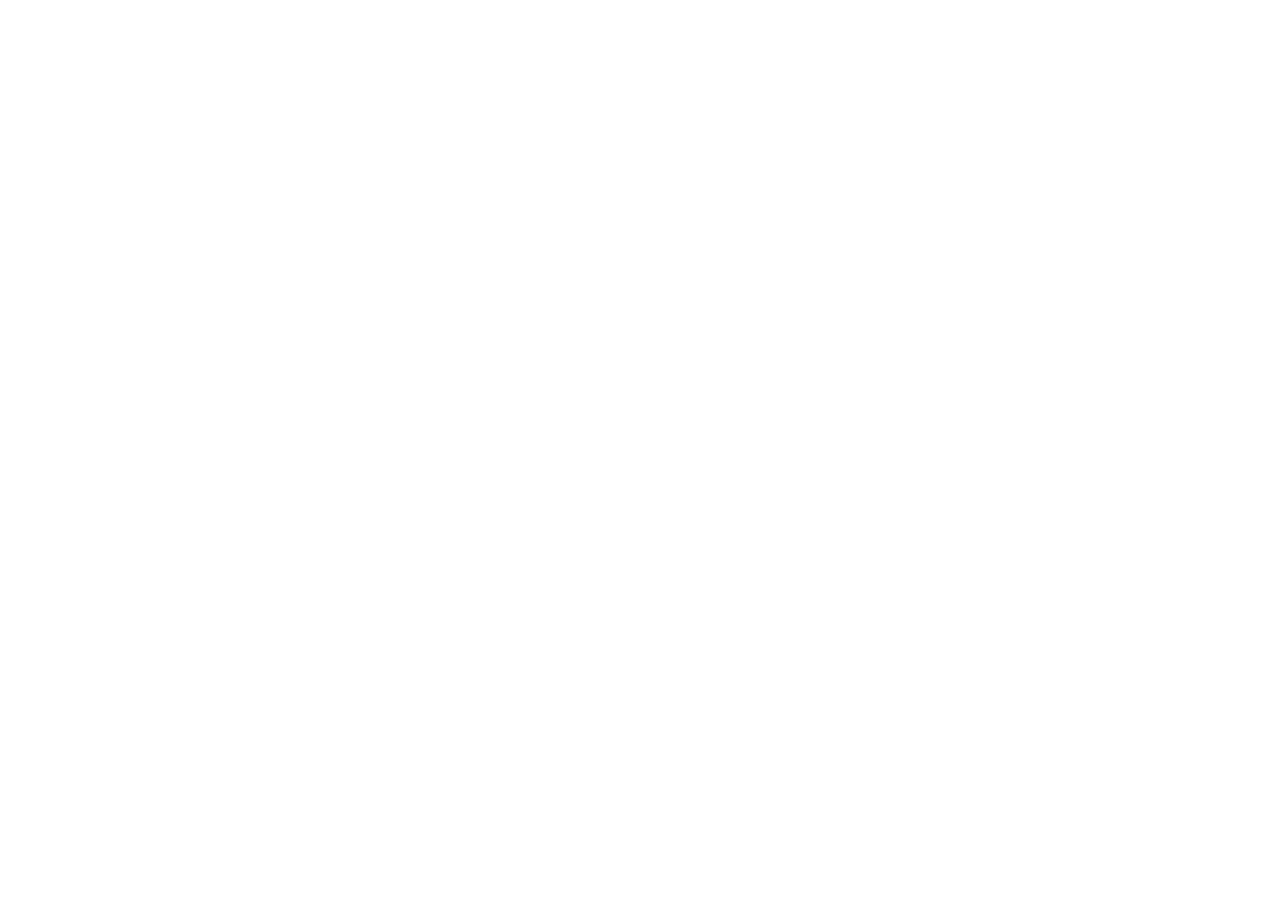
==== commit 7b8e992f: "Update index.html" ====
--- a/index.html
+++ b/index.html
@@ -1,4 +1,4 @@
-DOCTYPE html><html dir="ltr" lang="en" class="x-default-marker theme light classic x6brqfx x1yowkxt x19aimcq"><head><base href="/copy-of-canva-code/"><meta charset="utf-8"><title>Copy of Canva Code</title><meta name="app-name" content="export_website"/><meta name="build-version" content="e34b1ed14d0397689f9544ac5fa8472062b7b5b7"/><meta name="build-release-name" content="20260907-23-e34b1ed"/><meta name="build-deployment-group" content="STABLE"/><meta name="viewport" content="width=device-width, initial-scale=1"><script nonce="723b5637-ff63-4227-b8b1-6e6d36e03fc2">(function pushPageBuildIdentityToNativeShell(identity) {
+<!DOCTYPE html><html dir="ltr" lang="en" class="x-default-marker theme light classic x6brqfx x1yowkxt x19aimcq"><head><base href="/copy-of-canva-code/"><meta charset="utf-8"><title>Copy of Canva Code</title><meta name="app-name" content="export_website"/><meta name="build-version" content="e34b1ed14d0397689f9544ac5fa8472062b7b5b7"/><meta name="build-release-name" content="20260907-23-e34b1ed"/><meta name="build-deployment-group" content="STABLE"/><meta name="viewport" content="width=device-width, initial-scale=1"><script nonce="723b5637-ff63-4227-b8b1-6e6d36e03fc2">(function pushPageBuildIdentityToNativeShell(identity) {
   if (typeof window === 'undefined') {
     return;
   }
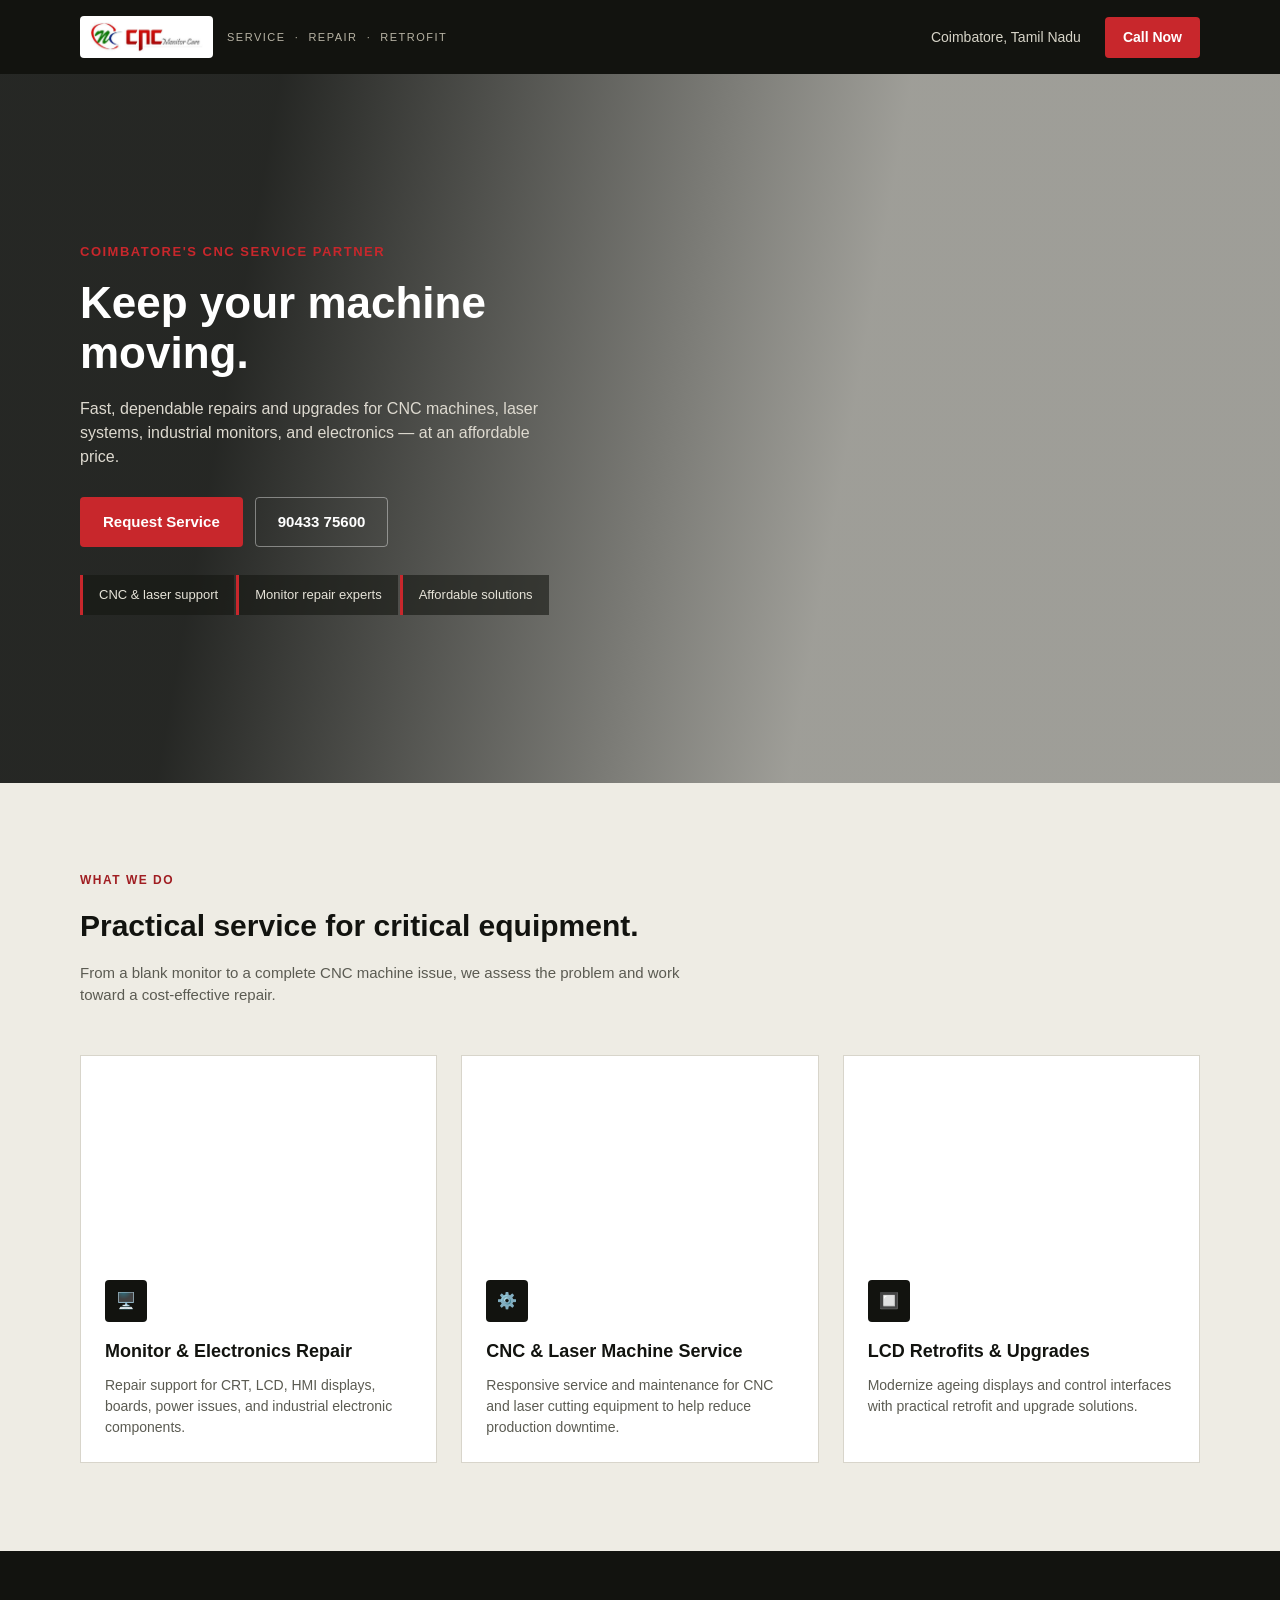
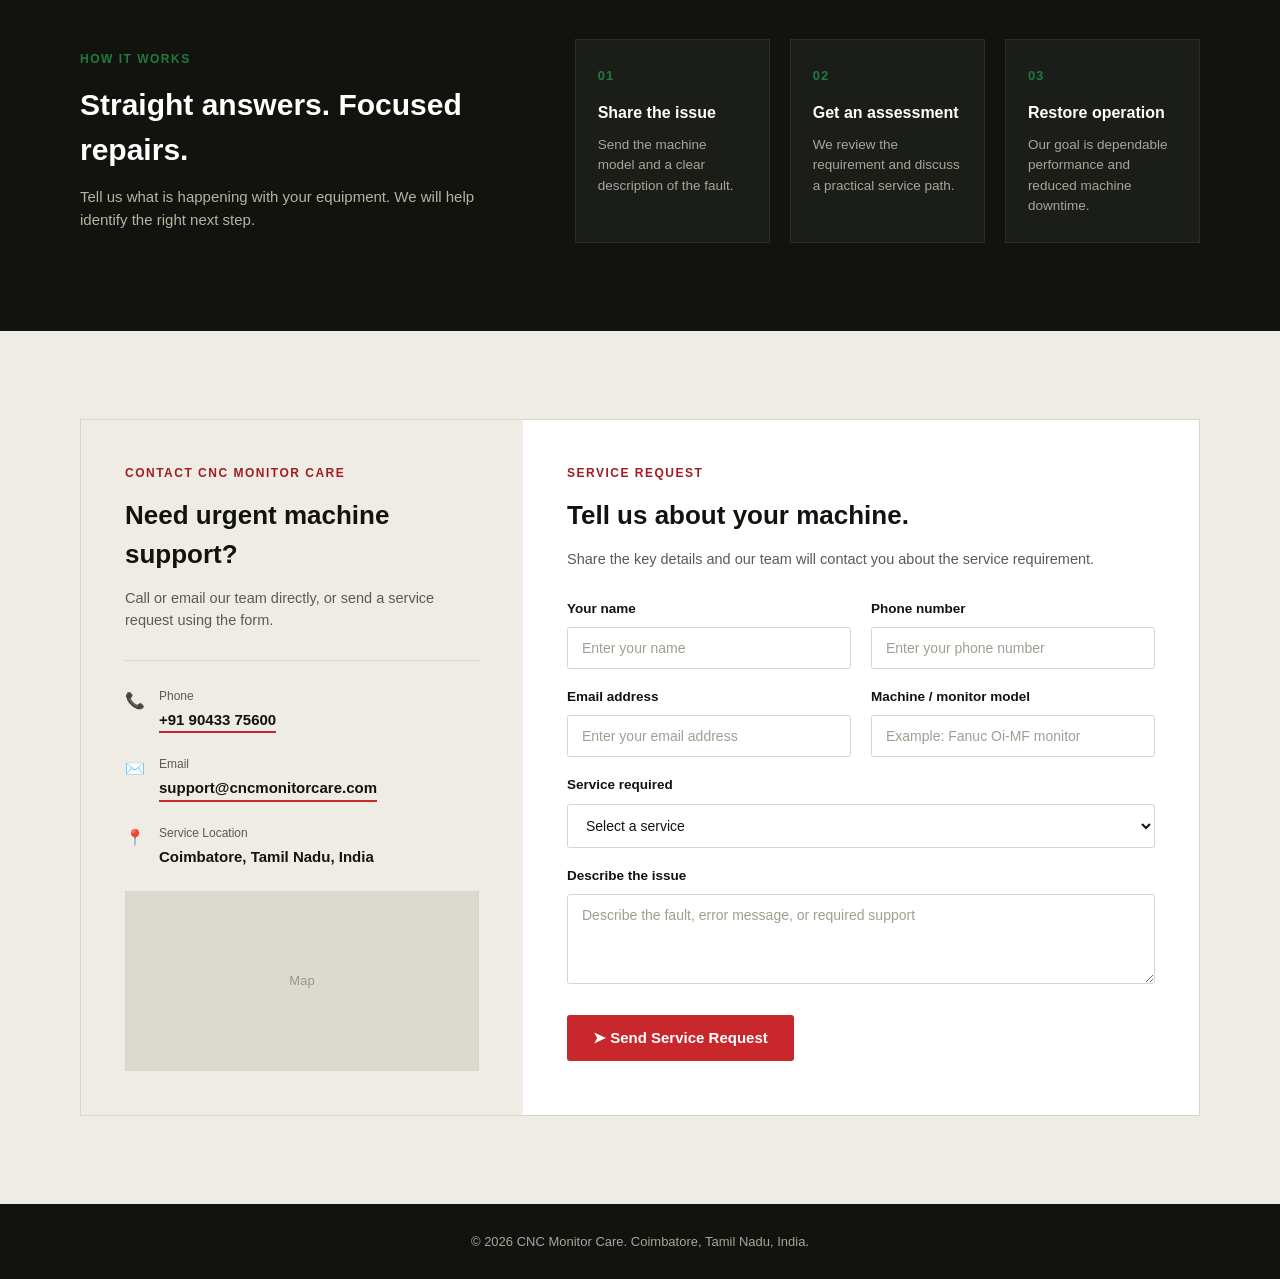
==== commit 451c6ca3: "Update index.html" ====
--- a/index.html
+++ b/index.html
@@ -1,59 +1,351 @@
-<!DOCTYPE html><html dir="ltr" lang="en" class="x-default-marker theme light classic x6brqfx x1yowkxt x19aimcq"><head><base href="/copy-of-canva-code/"><meta charset="utf-8"><title>Copy of Canva Code</title><meta name="app-name" content="export_website"/><meta name="build-version" content="e34b1ed14d0397689f9544ac5fa8472062b7b5b7"/><meta name="build-release-name" content="20260907-23-e34b1ed"/><meta name="build-deployment-group" content="STABLE"/><meta name="viewport" content="width=device-width, initial-scale=1"><script nonce="723b5637-ff63-4227-b8b1-6e6d36e03fc2">(function pushPageBuildIdentityToNativeShell(identity) {
-  if (typeof window === 'undefined') {
-    return;
-  }
-  if (Object.values(identity).every(value => value == null)) {
-    return;
-  }
-  const json = JSON.stringify(identity);
-  if (window.Android?.onPageBuildIdentityReady) {
-    // Android-shaped device
-    window.Android.onPageBuildIdentityReady(json);
-  } else if (window.Harmony?.onPageBuildIdentityReady) {
-    // HarmonyOS-shaped device
-    window.Harmony.onPageBuildIdentityReady(json);
-  } else if (window.webkit?.messageHandlers?.pageBuildIdentityReady) {
-    // iOS-shaped device
-    window.webkit.messageHandlers.pageBuildIdentityReady.postMessage(json);
-  } else if (window.ElectronBridge?.onPageBuildIdentityReady) {
-    // Canva desktop app
-    window.ElectronBridge.onPageBuildIdentityReady(json);
-  } else {
-    // No native platform detected. Nothing to notify.
-  }
-})({stack: 'export_website', variant:  null , version: 'e34b1ed14d0397689f9544ac5fa8472062b7b5b7', releaseName: '20260907-23-e34b1ed', deploymentGroup: 'STABLE'});</script><link href="_assets/04127b12f9701f40.ltr.css" rel="stylesheet" integrity="sha512-8+8PSP5UqYVwvpAAIaeQuNLuUNMZDiBzSqq6YSpbLFWVgwSFP8PHLD4/EejViPTJoen1J615O558fT+KnfXu8g==" crossorigin="anonymous"><link href="_assets/static_font_4.ltr.css" rel="stylesheet"><link href="_assets/3769ac38186330df.runtime.js" rel="preload" as="script" crossorigin="anonymous" integrity="sha512-O3/lkF+fOAS1rfJCl9Xf4Xh0k146O85TE9N443Co+WgEafODoYPL8Q4VwwbqqlaaHBXhgOeEnBpHeq97YB6d+g==" nonce="723b5637-ff63-4227-b8b1-6e6d36e03fc2"><link href="_assets/e6d9690df7022fb8.s4le6a.vendor.js" rel="preload" as="script" crossorigin="anonymous" integrity="sha512-CKTxAr+UOPx/MOoLT6ihX3xz5G6jP2q86jBMqT60c6kT+RnlKpA2RqUTjFa43m3XjRKkVQ3yGAwtSjfbxN0v2Q==" nonce="723b5637-ff63-4227-b8b1-6e6d36e03fc2"><link href="_assets/f34af0df47ca8d73.vendor.js" rel="preload" as="script" crossorigin="anonymous" integrity="sha512-/w9eIRmtk5WMHehLrl/IwIblDfUfH+kaflDbacmi0B1SBUf+ghXVX7ROgcaYOswg/8FpAl1UazGWBZ89y8rHlA==" nonce="723b5637-ff63-4227-b8b1-6e6d36e03fc2"><link href="_assets/85bdbd6305e10d83.strings.js" rel="preload" as="script" crossorigin="anonymous" integrity="sha512-LEsWnKV4/tle5gfz/OnvqwDrHPNXuyFp4ymxyUP/8bV2gXKQMW2Y7bTuzHXlmwPXTnGhYf2ZkA4oeenwe22MfA==" nonce="723b5637-ff63-4227-b8b1-6e6d36e03fc2"><link href="_assets/9f7364ae98d681e5.en.js" rel="preload" as="script" crossorigin="anonymous" integrity="sha512-OlfwY6YUkds9jEfoI77wo85z5DwOKP5ywKzInSZk1lrU3t6po+THOp0rBJaW3SzRf9BRKsc4lQmF2bCNfv4/BQ==" nonce="723b5637-ff63-4227-b8b1-6e6d36e03fc2"><link href="_assets/71129a57d0432a65.js" rel="preload" as="script" crossorigin="anonymous" integrity="sha512-244rBxQcO2YHn+DB+Efu5hnriN4EnzBIa8ORGxQzTrNHLtrNYEXzt5tGu7nwZcKnvlykLdlZRu67Y4nio02Zpw==" nonce="723b5637-ff63-4227-b8b1-6e6d36e03fc2"><meta name="referrer" content="strict-origin-when-cross-origin"><meta property="og:title" content="Copy of Canva Code"><meta property="og:type" content="website"><link rel="shortcut icon" href="_assets/images/2d0b56e7e51cf11036ad8734bdb67e2d.png"><link rel="icon" href="_assets/images/e53c4bd8da5e491d9ab09e7cf0daf874.png" sizes="192x192"><link rel="apple-touch-icon" href="_assets/images/725b756a69a7d4c235070e51acd85560.png" sizes="180x180"><script nonce="723b5637-ff63-4227-b8b1-6e6d36e03fc2">window['__canva_website_bootstrap__'] = JSON.parse('{"A":"DAHUnWsSF8I","B":"eyJhbGciOiJkaXIiLCJlbmMiOiJBMjU2R0NNIiwia2lkIjoia2lkLTE3Nzg0NzAzNjEzOTQifQ..laz4sLJh6Zi7yjXR.DgiNCgTwp2IRab-IibT-CLe9M2Xwg3reOsaczKPLl6DfdRD8mkjNqqXF349P0M0WQmoWErPoNw.Z0FpHfAlpPftxyo1RXreGQ"}');</script><script nonce="723b5637-ff63-4227-b8b1-6e6d36e03fc2">
-      document.addEventListener('contextmenu', (e) => {
-        const isMedia = ['img', 'image', 'video', 'svg', 'picture'].some(
-          tagName => tagName.localeCompare(e.target.tagName, undefined, { sensitivity: 'base' }) === 0,
-        );
-        isMedia && e.preventDefault();
-      });
-    </script><script nonce="723b5637-ff63-4227-b8b1-6e6d36e03fc2">
-  const lang = navigator.language ? navigator.language : 'en';
-  window.canva_installFooter = (container) => {
-    if (!(container instanceof HTMLDivElement)) {
-      return;
-    }
-    fetch('_footer?lang=' + encodeURIComponent(lang)).then(response => {
-      if (response.status !== 200) {
-        return;
-      }
-      response.text().then(footerStr => {
-        container.innerHTML = '';
-        const div = document.createElement('div');
-        div.innerHTML = footerStr;
-        for (const child of [...div.children]) {
-          if (child.tagName.toLowerCase() !== 'script') {
-            container.append(child);
-          }
-        }
-
-        (() => { !function(){"use strict";const t={active:"active"},o={modalBackdrop:"modal_backdrop",termsAndConditionsModal:"modal",termsAndConditionsModalCloseButton:"form_close_initial",reportButton:"form_report",privacyPolicyModal:"privacy_policy_modal",privacyPolicyModalCloseButton:"form_close_privacy_policy",termsAndSupportFooterButton:"report_button",privacyPolicyFooterButton:"privacy_policy_button"};!function(){const c=document.getElementById(o.modalBackdrop);null!=c&&(function(c){const e=document.getElementById(o.termsAndConditionsModal),n=document.getElementById(o.termsAndConditionsModalCloseButton),l=document.getElementById(o.reportButton),i=document.getElementById(o.termsAndSupportFooterButton);if(null==e||null==n||null==l||null==i)return;l.onclick=()=>{const{origin:t,pathname:o}=window.location,c=t+o,e=l.dataset.reportUrl+encodeURIComponent(c);window.open(e)};const s=()=>{c.classList.remove(t.active),e.classList.remove(t.active),i.classList.remove(t.active),i.focus(),c.onclick=null};n.onclick=s,i.onclick=()=>{c.classList.add(t.active),c.onclick=s,e.classList.add(t.active),i.classList.add(t.active)}}(c),function(c){const e=document.getElementById(o.privacyPolicyModal),n=document.getElementById(o.privacyPolicyModalCloseButton),l=document.getElementById(o.privacyPolicyFooterButton);if(null==e||null==n||null==l)return;const i=()=>{c.classList.remove(t.active),e.classList.remove(t.active),l.classList.remove(t.active),l.focus(),c.onclick=null};n.onclick=i,l.onclick=()=>{c.classList.add(t.active),c.onclick=i,e.classList.add(t.active),l.classList.add(t.active)}}(c))}()}(); })();
-      });
-    });
-  }
-</script><script nonce="723b5637-ff63-4227-b8b1-6e6d36e03fc2">
-    window.C_CAPTCHA_IMPLEMENTATION = 'RECAPTCHA';
-</script><script nonce="723b5637-ff63-4227-b8b1-6e6d36e03fc2">
-    window.C_CAPTCHA_KEY = '6LdpNmIrAAAAAHQVezN3pBAfDjQQ2qUpo881f24o';
-</script></head><body><script nonce="723b5637-ff63-4227-b8b1-6e6d36e03fc2">(function () {var classList = document.documentElement.classList;if (classList.contains('adaptive') && window.matchMedia('(prefers-color-scheme: dark)').matches) {classList.remove.apply(classList, ["x6brqfx","x1yowkxt","x19aimcq"]);classList.add.apply(classList, ["xo86nag","x1yowkxt","xntwwlm"]);}document.documentElement.classList.replace('adaptive', window.matchMedia('(prefers-color-scheme: dark)').matches ? 'dark' : 'light');})();</script><div id="root"></div><script nonce="723b5637-ff63-4227-b8b1-6e6d36e03fc2">(function() {window['__canva_public_path__'] = '_assets\/'; window['bootstrap'] = JSON.parse('{"base":{"A?":"B","L":false,"N":false,"E":"e34b1ed14d0397689f9544ac5fa8472062b7b5b7","j":"1804176","K":1788876617,"F":{"A?":"B"},"G":"CLIENT_FULL","I":"A","O":{"A?":"B"},"M":"/_online","U":[],"V":[],"a":{"K":"export_website","H":{}},"d":{"A":"wss://www.canva.com/_stream","B":{"F":"export_website"},"C":8388608},"b":{"A?":"H","C":{"a":"WEB"},"D":{"a":"WEB","c":"en"},"E":{},"P":[],"Q":[],"R":false,"S":false}},"page":{"A":{"B":{"A?":"A","A":"TAGcbLa0hys","B":1},"C":{"A":1366.0,"B":768.0,"C":"D"},"Q":[],"R":[],"P":"en","D":"Copy of Canva Code","E":"","F":[],"d":{},"G":{},"Y":{},"a":[],"b":[],"V":[],"W":[],"A":[{"A?":"j","Z":{"A?":"A","A":"TAGcbLa0hys","B":1},"a":"PBDhHLFGSyjxg1KD","R":false,"S":false,"U":false,"Q":{},"v":"B","t":[{"A?":"i","a":"PBT1T7rc7DWNhCyG","R":false,"S":false,"U":false,"Q":{},"W":[],"X":[],"H":[],"L":{},"C":{"A":1366.0,"B":768.0,"C":"D"},"w":{"A":[{"C":"#ffffff","D":0.0,"F":false,"J":false,"G":false,"H":false}],"B":[]},"r":[],"E":[{"A?":"BC","A":0.0,"B":0.0,"D":1366.0,"C":768.0,"E":0.0,"F":0.0,"BD":[],"BE":[],"BA":[],"BB":[],"Q":false,"S":false,"P":[],"5":{},"T":{},"W":{},"_":"LBw0czMxkYvjzMHZ","b":1366.0,"a":768.0,"z":{"A":{"A":"w:KS5H9iEEh","B":1},"B":{}},"y":{"A":{"A?":"O","A":{"A":{"A?":"S","A":{"A":"https://canva-hosted-embed.com/codelet/DP_fd2bd6d488ff446cbc020d14088585cf/cj6xgxpnhr0bn78v","B":0,"C":"F"}},"B":{"A?":"O","A":{"__page-root":{"A?":"O","A":{"E":{"A?":"P","A":{"C":"#f2f1eb","D":0.0,"F":false,"J":false,"G":false,"H":false}}}},"brand-name":{"A?":"O","A":{"A":{"A?":"A","A":"CNC MONITOR CARE"},"D":{"A?":"O","A":{"k":{"A?":"D","A":2},"v":{"A?":"O","A":{"A":{"A?":"D","A":2},"B":{"A?":"S","A":{"A":"YAD1aU3sLnI","B":0,"C":"B"}}}}}},"F":{"A?":"P","A":{"C":"#ffffff","D":0.0,"F":false,"J":false,"G":false,"H":false}},"G":{"A?":"A","A":"bold"},"H":{"A?":"A","A":"normal"},"K":{"A?":"C","A":16.0},"L":{"A?":"C","A":80.0}}},"brand-tagline":{"A?":"O","A":{"A":{"A?":"A","A":"Service • Repair • Retrofit"},"D":{"A?":"O","A":{"k":{"A?":"D","A":2},"v":{"A?":"O","A":{"A":{"A?":"D","A":2},"B":{"A?":"S","A":{"A":"YADW1-vpsoc","B":0,"C":"B"}}}}}},"F":{"A?":"P","A":{"C":"#b8c2bd","D":0.0,"F":false,"J":false,"G":false,"H":false}},"G":{"A?":"A","A":"normal"},"H":{"A?":"A","A":"normal"},"K":{"A?":"C","A":10.0},"L":{"A?":"C","A":80.0}}},"contact-description":{"A?":"O","A":{"A":{"A?":"A","A":"Call or email our team directly, or send a service request using the form."},"D":{"A?":"O","A":{"k":{"A?":"D","A":2},"v":{"A?":"O","A":{"A":{"A?":"D","A":2},"B":{"A?":"S","A":{"A":"YAD1aU3sLnI","B":0,"C":"B"}}}}}},"F":{"A?":"P","A":{"C":"#53605b","D":0.0,"F":false,"J":false,"G":false,"H":false}},"G":{"A?":"A","A":"normal"},"H":{"A?":"A","A":"normal"},"K":{"A?":"C","A":16.0},"M":{"A?":"C","A":1.6}}},"contact-eyebrow":{"A?":"O","A":{"A":{"A?":"A","A":"Contact CNC Monitor Care"},"D":{"A?":"O","A":{"k":{"A?":"D","A":2},"v":{"A?":"O","A":{"A":{"A?":"D","A":2},"B":{"A?":"S","A":{"A":"YADW1-vpsoc","B":0,"C":"B"}}}}}},"F":{"A?":"P","A":{"C":"#65726d","D":0.0,"F":false,"J":false,"G":false,"H":false}},"G":{"A?":"A","A":"bold"},"H":{"A?":"A","A":"normal"},"K":{"A?":"C","A":12.0},"L":{"A?":"C","A":120.0}}},"contact-panel":{"A?":"O","A":{"E":{"A?":"P","A":{"C":"#e7e8e1","D":0.0,"F":false,"J":false,"G":false,"H":false}}}},"contact-title":{"A?":"O","A":{"A":{"A?":"A","A":"Need urgent machine support?"},"D":{"A?":"O","A":{"k":{"A?":"D","A":2},"v":{"A?":"O","A":{"A":{"A?":"D","A":2},"B":{"A?":"S","A":{"A":"YAD1aU3sLnI","B":0,"C":"B"}}}}}},"F":{"A?":"P","A":{"C":"#101714","D":0.0,"F":false,"J":false,"G":false,"H":false}},"G":{"A?":"A","A":"bold"},"H":{"A?":"A","A":"normal"},"K":{"A?":"C","A":24.0},"L":{"A?":"C","A":-30.0},"M":{"A?":"C","A":1.15}}},"email-input":{"A?":"O","A":{"A":{"A?":"A","A":"Enter your email address"},"D":{"A?":"O","A":{"k":{"A?":"D","A":2},"v":{"A?":"O","A":{"A":{"A?":"D","A":2},"B":{"A?":"S","A":{"A":"YAD1aU3sLnI","B":0,"C":"B"}}}}}},"G":{"A?":"A","A":"normal"},"H":{"A?":"A","A":"normal"},"K":{"A?":"C","A":16.0}}},"email-input-label":{"A?":"O","A":{"A":{"A?":"A","A":"Email address"},"D":{"A?":"O","A":{"k":{"A?":"D","A":2},"v":{"A?":"O","A":{"A":{"A?":"D","A":2},"B":{"A?":"S","A":{"A":"YAD1aU3sLnI","B":0,"C":"B"}}}}}},"F":{"A?":"P","A":{"C":"#101714","D":0.0,"F":false,"J":false,"G":false,"H":false}},"G":{"A?":"A","A":"semibold"},"H":{"A?":"A","A":"normal"},"K":{"A?":"C","A":14.0}}},"email-label":{"A?":"O","A":{"A":{"A?":"A","A":"Email"},"D":{"A?":"O","A":{"k":{"A?":"D","A":2},"v":{"A?":"O","A":{"A":{"A?":"D","A":2},"B":{"A?":"S","A":{"A":"YAD1aU3sLnI","B":0,"C":"B"}}}}}},"F":{"A?":"P","A":{"C":"#53605b","D":0.0,"F":false,"J":false,"G":false,"H":false}},"G":{"A?":"A","A":"semibold"},"H":{"A?":"A","A":"normal"},"K":{"A?":"C","A":14.0}}},"email-value":{"A?":"O","A":{"A":{"A?":"A","A":"support@cncmonitorcare.com"},"D":{"A?":"O","A":{"k":{"A?":"D","A":2},"v":{"A?":"O","A":{"A":{"A?":"D","A":2},"B":{"A?":"S","A":{"A":"YAD1aU3sLnI","B":0,"C":"B"}}}}}},"F":{"A?":"P","A":{"C":"#101714","D":0.0,"F":false,"J":false,"G":false,"H":false}},"G":{"A?":"A","A":"bold"},"H":{"A?":"A","A":"normal"},"K":{"A?":"C","A":16.0}}},"footer-copy":{"A?":"O","A":{"A":{"A?":"A","A":"© CNC Monitor Care · Reliable industrial machine service in Coimbatore."},"D":{"A?":"O","A":{"k":{"A?":"D","A":2},"v":{"A?":"O","A":{"A":{"A?":"D","A":2},"B":{"A?":"S","A":{"A":"YAD1aU3sLnI","B":0,"C":"B"}}}}}},"F":{"A?":"P","A":{"C":"#cbd4cf","D":0.0,"F":false,"J":false,"G":false,"H":false}},"G":{"A?":"A","A":"normal"},"H":{"A?":"A","A":"normal"},"K":{"A?":"C","A":14.0}}},"footer-email-link":{"A?":"O","A":{"A":{"A?":"A","A":"support@cncmonitorcare.com"},"D":{"A?":"O","A":{"k":{"A?":"D","A":2},"v":{"A?":"O","A":{"A":{"A?":"D","A":2},"B":{"A?":"S","A":{"A":"YAD1aU3sLnI","B":0,"C":"B"}}}}}},"F":{"A?":"P","A":{"C":"#f3b31a","D":0.0,"F":false,"J":false,"G":false,"H":false}},"G":{"A?":"A","A":"semibold"},"H":{"A?":"A","A":"normal"},"K":{"A?":"C","A":14.0}}},"form-description":{"A?":"O","A":{"A":{"A?":"A","A":"Share the key details and our team will contact you about the service requirement."},"D":{"A?":"O","A":{"k":{"A?":"D","A":2},"v":{"A?":"O","A":{"A":{"A?":"D","A":2},"B":{"A?":"S","A":{"A":"YAD1aU3sLnI","B":0,"C":"B"}}}}}},"F":{"A?":"P","A":{"C":"#53605b","D":0.0,"F":false,"J":false,"G":false,"H":false}},"G":{"A?":"A","A":"normal"},"H":{"A?":"A","A":"normal"},"K":{"A?":"C","A":16.0},"M":{"A?":"C","A":1.6}}},"form-eyebrow":{"A?":"O","A":{"A":{"A?":"A","A":"Service request"},"D":{"A?":"O","A":{"k":{"A?":"D","A":2},"v":{"A?":"O","A":{"A":{"A?":"D","A":2},"B":{"A?":"S","A":{"A":"YADW1-vpsoc","B":0,"C":"B"}}}}}},"F":{"A?":"P","A":{"C":"#65726d","D":0.0,"F":false,"J":false,"G":false,"H":false}},"G":{"A?":"A","A":"bold"},"H":{"A?":"A","A":"normal"},"K":{"A?":"C","A":12.0},"L":{"A?":"C","A":120.0}}},"form-title":{"A?":"O","A":{"A":{"A?":"A","A":"Tell us about your machine."},"D":{"A?":"O","A":{"k":{"A?":"D","A":2},"v":{"A?":"O","A":{"A":{"A?":"D","A":2},"B":{"A?":"S","A":{"A":"YAD1aU3sLnI","B":0,"C":"B"}}}}}},"F":{"A?":"P","A":{"C":"#101714","D":0.0,"F":false,"J":false,"G":false,"H":false}},"G":{"A?":"A","A":"bold"},"H":{"A?":"A","A":"normal"},"K":{"A?":"C","A":24.0},"L":{"A?":"C","A":-30.0},"M":{"A?":"C","A":1.15}}},"header-call-button":{"A?":"O","A":{"E":{"A?":"P","A":{"C":"#f3b31a","D":0.0,"F":false,"J":false,"G":false,"H":false}},"F":{"A?":"P","A":{"C":"#101714","D":0.0,"F":false,"J":false,"G":false,"H":false}},"G":{"A?":"A","A":"bold"}}},"header-call-label":{"A?":"O","A":{"A":{"A?":"A","A":"Call Now"},"D":{"A?":"O","A":{"k":{"A?":"D","A":2},"v":{"A?":"O","A":{"A":{"A?":"D","A":2},"B":{"A?":"S","A":{"A":"YAD1aU3sLnI","B":0,"C":"B"}}}}}},"F":{"A?":"P","A":{"C":"#101714","D":0.0,"F":false,"J":false,"G":false,"H":false}},"G":{"A?":"A","A":"bold"},"H":{"A?":"A","A":"normal"},"K":{"A?":"C","A":16.0}}},"header-location":{"A?":"O","A":{"A":{"A?":"A","A":"Coimbatore, Tamil Nadu"},"D":{"A?":"O","A":{"k":{"A?":"D","A":2},"v":{"A?":"O","A":{"A":{"A?":"D","A":2},"B":{"A?":"S","A":{"A":"YAD1aU3sLnI","B":0,"C":"B"}}}}}},"F":{"A?":"P","A":{"C":"#dce2df","D":0.0,"F":false,"J":false,"G":false,"H":false}},"G":{"A?":"A","A":"normal"},"H":{"A?":"A","A":"normal"},"K":{"A?":"C","A":14.0}}},"hero-description":{"A?":"O","A":{"A":{"A?":"A","A":"Fast, dependable repairs and upgrades for CNC machines, laser systems, industrial monitors, and electronics — at an affordable price."},"D":{"A?":"O","A":{"k":{"A?":"D","A":2},"v":{"A?":"O","A":{"A":{"A?":"D","A":2},"B":{"A?":"S","A":{"A":"YAD1aU3sLnI","B":0,"C":"B"}}}}}},"F":{"A?":"P","A":{"C":"#e1e8e4","D":0.0,"F":false,"J":false,"G":false,"H":false}},"G":{"A?":"A","A":"normal"},"H":{"A?":"A","A":"normal"},"K":{"A?":"C","A":18.0},"M":{"A?":"C","A":1.6}}},"hero-eyebrow":{"A?":"O","A":{"A":{"A?":"A","A":"Coimbatore\'s CNC Service Partner"},"D":{"A?":"O","A":{"k":{"A?":"D","A":2},"v":{"A?":"O","A":{"A":{"A?":"D","A":2},"B":{"A?":"S","A":{"A":"YADW1-vpsoc","B":0,"C":"B"}}}}}},"F":{"A?":"P","A":{"C":"#f3b31a","D":0.0,"F":false,"J":false,"G":false,"H":false}},"G":{"A?":"A","A":"bold"},"H":{"A?":"A","A":"normal"},"K":{"A?":"C","A":12.0},"L":{"A?":"C","A":120.0}}},"hero-image":{"A?":"O","A":{"I":{"A?":"O","A":{"k":{"A?":"D","A":1},"v":{"A?":"O","A":{"A":{"A?":"D","A":1},"B":{"A?":"A","A":"https://images.pexels.com/photos/8865187/pexels-photo-8865187.jpeg"}}}}},"J":{"A?":"A","A":"Close-up of CNC machine in action, showcasing precision engineering and industrial equipment."}}},"hero-phone-label":{"A?":"O","A":{"A":{"A?":"A","A":"90433 75600"},"D":{"A?":"O","A":{"k":{"A?":"D","A":2},"v":{"A?":"O","A":{"A":{"A?":"D","A":2},"B":{"A?":"S","A":{"A":"YAD1aU3sLnI","B":0,"C":"B"}}}}}},"F":{"A?":"P","A":{"C":"#ffffff","D":0.0,"F":false,"J":false,"G":false,"H":false}},"G":{"A?":"A","A":"bold"},"H":{"A?":"A","A":"normal"},"K":{"A?":"C","A":16.0}}},"hero-phone-link":{"A?":"O","A":{"F":{"A?":"P","A":{"C":"#ffffff","D":0.0,"F":false,"J":false,"G":false,"H":false}},"G":{"A?":"A","A":"bold"}}},"hero-point-one":{"A?":"O","A":{"A":{"A?":"A","A":"CNC & laser support"},"D":{"A?":"O","A":{"k":{"A?":"D","A":2},"v":{"A?":"O","A":{"A":{"A?":"D","A":2},"B":{"A?":"S","A":{"A":"YAD1aU3sLnI","B":0,"C":"B"}}}}}},"E":{"A?":"P","A":{"C":"#000000","D":0.8,"F":false,"J":false,"G":false,"H":false}},"F":{"A?":"P","A":{"C":"#f7faf8","D":0.0,"F":false,"J":false,"G":false,"H":false}},"G":{"A?":"A","A":"normal"},"H":{"A?":"A","A":"normal"},"K":{"A?":"C","A":14.0}}},"hero-point-three":{"A?":"O","A":{"A":{"A?":"A","A":"Affordable solutions"},"D":{"A?":"O","A":{"k":{"A?":"D","A":2},"v":{"A?":"O","A":{"A":{"A?":"D","A":2},"B":{"A?":"S","A":{"A":"YAD1aU3sLnI","B":0,"C":"B"}}}}}},"E":{"A?":"P","A":{"C":"#000000","D":0.8,"F":false,"J":false,"G":false,"H":false}},"F":{"A?":"P","A":{"C":"#f7faf8","D":0.0,"F":false,"J":false,"G":false,"H":false}},"G":{"A?":"A","A":"normal"},"H":{"A?":"A","A":"normal"},"K":{"A?":"C","A":14.0}}},"hero-point-two":{"A?":"O","A":{"A":{"A?":"A","A":"Monitor repair experts"},"D":{"A?":"O","A":{"k":{"A?":"D","A":2},"v":{"A?":"O","A":{"A":{"A?":"D","A":2},"B":{"A?":"S","A":{"A":"YAD1aU3sLnI","B":0,"C":"B"}}}}}},"E":{"A?":"P","A":{"C":"#000000","D":0.8,"F":false,"J":false,"G":false,"H":false}},"F":{"A?":"P","A":{"C":"#f7faf8","D":0.0,"F":false,"J":false,"G":false,"H":false}},"G":{"A?":"A","A":"normal"},"H":{"A?":"A","A":"normal"},"K":{"A?":"C","A":14.0}}},"hero-request-button":{"A?":"O","A":{"E":{"A?":"P","A":{"C":"#f3b31a","D":0.0,"F":false,"J":false,"G":false,"H":false}},"F":{"A?":"P","A":{"C":"#101714","D":0.0,"F":false,"J":false,"G":false,"H":false}},"G":{"A?":"A","A":"bold"}}},"hero-request-label":{"A?":"O","A":{"A":{"A?":"A","A":"Request Service"},"D":{"A?":"O","A":{"k":{"A?":"D","A":2},"v":{"A?":"O","A":{"A":{"A?":"D","A":2},"B":{"A?":"S","A":{"A":"YAD1aU3sLnI","B":0,"C":"B"}}}}}},"F":{"A?":"P","A":{"C":"#101714","D":0.0,"F":false,"J":false,"G":false,"H":false}},"G":{"A?":"A","A":"bold"},"H":{"A?":"A","A":"normal"},"K":{"A?":"C","A":16.0}}},"hero-section":{"A?":"O","A":{"E":{"A?":"P","A":{"C":"#101714","D":0.0,"F":false,"J":false,"G":false,"H":false}}}},"hero-title":{"A?":"O","A":{"A":{"A?":"A","A":"Keep your machine moving."},"D":{"A?":"O","A":{"k":{"A?":"D","A":2},"v":{"A?":"O","A":{"A":{"A?":"D","A":2},"B":{"A?":"S","A":{"A":"YAD1aU3sLnI","B":0,"C":"B"}}}}}},"F":{"A?":"P","A":{"C":"#ffffff","D":0.0,"F":false,"J":false,"G":false,"H":false}},"G":{"A?":"A","A":"bold"},"H":{"A?":"A","A":"normal"},"K":{"A?":"C","A":32.0},"L":{"A?":"C","A":-40.0},"M":{"A?":"C","A":1.04}}},"location-label":{"A?":"O","A":{"A":{"A?":"A","A":"Service Location"},"D":{"A?":"O","A":{"k":{"A?":"D","A":2},"v":{"A?":"O","A":{"A":{"A?":"D","A":2},"B":{"A?":"S","A":{"A":"YAD1aU3sLnI","B":0,"C":"B"}}}}}},"F":{"A?":"P","A":{"C":"#53605b","D":0.0,"F":false,"J":false,"G":false,"H":false}},"G":{"A?":"A","A":"semibold"},"H":{"A?":"A","A":"normal"},"K":{"A?":"C","A":14.0}}},"location-value":{"A?":"O","A":{"A":{"A?":"A","A":"Coimbatore, Tamil Nadu, India"},"D":{"A?":"O","A":{"k":{"A?":"D","A":2},"v":{"A?":"O","A":{"A":{"A?":"D","A":2},"B":{"A?":"S","A":{"A":"YAD1aU3sLnI","B":0,"C":"B"}}}}}},"F":{"A?":"P","A":{"C":"#101714","D":0.0,"F":false,"J":false,"G":false,"H":false}},"G":{"A?":"A","A":"bold"},"H":{"A?":"A","A":"normal"},"K":{"A?":"C","A":16.0}}},"machine-input":{"A?":"O","A":{"A":{"A?":"A","A":"Example: Fanuc 0i-MF monitor"},"D":{"A?":"O","A":{"k":{"A?":"D","A":2},"v":{"A?":"O","A":{"A":{"A?":"D","A":2},"B":{"A?":"S","A":{"A":"YAD1aU3sLnI","B":0,"C":"B"}}}}}},"G":{"A?":"A","A":"normal"},"H":{"A?":"A","A":"normal"},"K":{"A?":"C","A":16.0}}},"machine-label":{"A?":"O","A":{"A":{"A?":"A","A":"Machine / monitor model"},"D":{"A?":"O","A":{"k":{"A?":"D","A":2},"v":{"A?":"O","A":{"A":{"A?":"D","A":2},"B":{"A?":"S","A":{"A":"YAD1aU3sLnI","B":0,"C":"B"}}}}}},"F":{"A?":"P","A":{"C":"#101714","D":0.0,"F":false,"J":false,"G":false,"H":false}},"G":{"A?":"A","A":"semibold"},"H":{"A?":"A","A":"normal"},"K":{"A?":"C","A":14.0}}},"message-input":{"A?":"O","A":{"A":{"A?":"A","A":"Describe the fault, error message, or required support"},"D":{"A?":"O","A":{"k":{"A?":"D","A":2},"v":{"A?":"O","A":{"A":{"A?":"D","A":2},"B":{"A?":"S","A":{"A":"YAD1aU3sLnI","B":0,"C":"B"}}}}}},"G":{"A?":"A","A":"normal"},"H":{"A?":"A","A":"normal"},"K":{"A?":"C","A":16.0}}},"message-label":{"A?":"O","A":{"A":{"A?":"A","A":"Describe the issue"},"D":{"A?":"O","A":{"k":{"A?":"D","A":2},"v":{"A?":"O","A":{"A":{"A?":"D","A":2},"B":{"A?":"S","A":{"A":"YAD1aU3sLnI","B":0,"C":"B"}}}}}},"F":{"A?":"P","A":{"C":"#101714","D":0.0,"F":false,"J":false,"G":false,"H":false}},"G":{"A?":"A","A":"semibold"},"H":{"A?":"A","A":"normal"},"K":{"A?":"C","A":14.0}}},"name-input":{"A?":"O","A":{"A":{"A?":"A","A":"Enter your name"},"D":{"A?":"O","A":{"k":{"A?":"D","A":2},"v":{"A?":"O","A":{"A":{"A?":"D","A":2},"B":{"A?":"S","A":{"A":"YAD1aU3sLnI","B":0,"C":"B"}}}}}},"G":{"A?":"A","A":"normal"},"H":{"A?":"A","A":"normal"},"K":{"A?":"C","A":16.0}}},"name-label":{"A?":"O","A":{"A":{"A?":"A","A":"Your name"},"D":{"A?":"O","A":{"k":{"A?":"D","A":2},"v":{"A?":"O","A":{"A":{"A?":"D","A":2},"B":{"A?":"S","A":{"A":"YAD1aU3sLnI","B":0,"C":"B"}}}}}},"F":{"A?":"P","A":{"C":"#101714","D":0.0,"F":false,"J":false,"G":false,"H":false}},"G":{"A?":"A","A":"semibold"},"H":{"A?":"A","A":"normal"},"K":{"A?":"C","A":14.0}}},"phone-input":{"A?":"O","A":{"A":{"A?":"A","A":"Enter your phone number"},"D":{"A?":"O","A":{"k":{"A?":"D","A":2},"v":{"A?":"O","A":{"A":{"A?":"D","A":2},"B":{"A?":"S","A":{"A":"YAD1aU3sLnI","B":0,"C":"B"}}}}}},"G":{"A?":"A","A":"normal"},"H":{"A?":"A","A":"normal"},"K":{"A?":"C","A":16.0}}},"phone-input-label":{"A?":"O","A":{"A":{"A?":"A","A":"Phone number"},"D":{"A?":"O","A":{"k":{"A?":"D","A":2},"v":{"A?":"O","A":{"A":{"A?":"D","A":2},"B":{"A?":"S","A":{"A":"YAD1aU3sLnI","B":0,"C":"B"}}}}}},"F":{"A?":"P","A":{"C":"#101714","D":0.0,"F":false,"J":false,"G":false,"H":false}},"G":{"A?":"A","A":"semibold"},"H":{"A?":"A","A":"normal"},"K":{"A?":"C","A":14.0}}},"phone-label":{"A?":"O","A":{"A":{"A?":"A","A":"Phone"},"D":{"A?":"O","A":{"k":{"A?":"D","A":2},"v":{"A?":"O","A":{"A":{"A?":"D","A":2},"B":{"A?":"S","A":{"A":"YAD1aU3sLnI","B":0,"C":"B"}}}}}},"F":{"A?":"P","A":{"C":"#53605b","D":0.0,"F":false,"J":false,"G":false,"H":false}},"G":{"A?":"A","A":"semibold"},"H":{"A?":"A","A":"normal"},"K":{"A?":"C","A":14.0}}},"phone-value":{"A?":"O","A":{"A":{"A?":"A","A":"+91 90433 75600"},"D":{"A?":"O","A":{"k":{"A?":"D","A":2},"v":{"A?":"O","A":{"A":{"A?":"D","A":2},"B":{"A?":"S","A":{"A":"YAD1aU3sLnI","B":0,"C":"B"}}}}}},"F":{"A?":"P","A":{"C":"#101714","D":0.0,"F":false,"J":false,"G":false,"H":false}},"G":{"A?":"A","A":"bold"},"H":{"A?":"A","A":"normal"},"K":{"A?":"C","A":16.0}}},"process-description":{"A?":"O","A":{"A":{"A?":"A","A":"Tell us what is happening with your equipment. We will help identify the right next step."},"D":{"A?":"O","A":{"k":{"A?":"D","A":2},"v":{"A?":"O","A":{"A":{"A?":"D","A":2},"B":{"A?":"S","A":{"A":"YAD1aU3sLnI","B":0,"C":"B"}}}}}},"F":{"A?":"P","A":{"C":"#cbd4cf","D":0.0,"F":false,"J":false,"G":false,"H":false}},"G":{"A?":"A","A":"normal"},"H":{"A?":"A","A":"normal"},"K":{"A?":"C","A":16.0},"M":{"A?":"C","A":1.6}}},"process-eyebrow":{"A?":"O","A":{"A":{"A?":"A","A":"How it works"},"D":{"A?":"O","A":{"k":{"A?":"D","A":2},"v":{"A?":"O","A":{"A":{"A?":"D","A":2},"B":{"A?":"S","A":{"A":"YADW1-vpsoc","B":0,"C":"B"}}}}}},"F":{"A?":"P","A":{"C":"#f3b31a","D":0.0,"F":false,"J":false,"G":false,"H":false}},"G":{"A?":"A","A":"bold"},"H":{"A?":"A","A":"normal"},"K":{"A?":"C","A":12.0},"L":{"A?":"C","A":120.0}}},"process-section":{"A?":"O","A":{"E":{"A?":"P","A":{"C":"#101714","D":0.0,"F":false,"J":false,"G":false,"H":false}}}},"process-step-one":{"A?":"O","A":{"E":{"A?":"P","A":{"C":"#ffffff","D":0.95,"F":false,"J":false,"G":false,"H":false}}}},"process-step-one-copy":{"A?":"O","A":{"A":{"A?":"A","A":"Send the machine model and a clear description of the fault."},"D":{"A?":"O","A":{"k":{"A?":"D","A":2},"v":{"A?":"O","A":{"A":{"A?":"D","A":2},"B":{"A?":"S","A":{"A":"YAD1aU3sLnI","B":0,"C":"B"}}}}}},"F":{"A?":"P","A":{"C":"#cbd4cf","D":0.0,"F":false,"J":false,"G":false,"H":false}},"G":{"A?":"A","A":"normal"},"H":{"A?":"A","A":"normal"},"K":{"A?":"C","A":14.0},"M":{"A?":"C","A":1.5}}},"process-step-one-title":{"A?":"O","A":{"A":{"A?":"A","A":"Share the issue"},"D":{"A?":"O","A":{"k":{"A?":"D","A":2},"v":{"A?":"O","A":{"A":{"A?":"D","A":2},"B":{"A?":"S","A":{"A":"YAD1aU3sLnI","B":0,"C":"B"}}}}}},"F":{"A?":"P","A":{"C":"#ffffff","D":0.0,"F":false,"J":false,"G":false,"H":false}},"G":{"A?":"A","A":"bold"},"H":{"A?":"A","A":"normal"},"K":{"A?":"C","A":19.0}}},"process-step-three":{"A?":"O","A":{"E":{"A?":"P","A":{"C":"#ffffff","D":0.95,"F":false,"J":false,"G":false,"H":false}}}},"process-step-three-copy":{"A?":"O","A":{"A":{"A?":"A","A":"Our goal is dependable performance and reduced machine downtime."},"D":{"A?":"O","A":{"k":{"A?":"D","A":2},"v":{"A?":"O","A":{"A":{"A?":"D","A":2},"B":{"A?":"S","A":{"A":"YAD1aU3sLnI","B":0,"C":"B"}}}}}},"F":{"A?":"P","A":{"C":"#cbd4cf","D":0.0,"F":false,"J":false,"G":false,"H":false}},"G":{"A?":"A","A":"normal"},"H":{"A?":"A","A":"normal"},"K":{"A?":"C","A":14.0},"M":{"A?":"C","A":1.5}}},"process-step-three-title":{"A?":"O","A":{"A":{"A?":"A","A":"Restore operation"},"D":{"A?":"O","A":{"k":{"A?":"D","A":2},"v":{"A?":"O","A":{"A":{"A?":"D","A":2},"B":{"A?":"S","A":{"A":"YAD1aU3sLnI","B":0,"C":"B"}}}}}},"F":{"A?":"P","A":{"C":"#ffffff","D":0.0,"F":false,"J":false,"G":false,"H":false}},"G":{"A?":"A","A":"bold"},"H":{"A?":"A","A":"normal"},"K":{"A?":"C","A":19.0}}},"process-step-two":{"A?":"O","A":{"E":{"A?":"P","A":{"C":"#ffffff","D":0.95,"F":false,"J":false,"G":false,"H":false}}}},"process-step-two-copy":{"A?":"O","A":{"A":{"A?":"A","A":"We review the requirement and discuss a practical service path."},"D":{"A?":"O","A":{"k":{"A?":"D","A":2},"v":{"A?":"O","A":{"A":{"A?":"D","A":2},"B":{"A?":"S","A":{"A":"YAD1aU3sLnI","B":0,"C":"B"}}}}}},"F":{"A?":"P","A":{"C":"#cbd4cf","D":0.0,"F":false,"J":false,"G":false,"H":false}},"G":{"A?":"A","A":"normal"},"H":{"A?":"A","A":"normal"},"K":{"A?":"C","A":14.0},"M":{"A?":"C","A":1.5}}},"process-step-two-title":{"A?":"O","A":{"A":{"A?":"A","A":"Get an assessment"},"D":{"A?":"O","A":{"k":{"A?":"D","A":2},"v":{"A?":"O","A":{"A":{"A?":"D","A":2},"B":{"A?":"S","A":{"A":"YAD1aU3sLnI","B":0,"C":"B"}}}}}},"F":{"A?":"P","A":{"C":"#ffffff","D":0.0,"F":false,"J":false,"G":false,"H":false}},"G":{"A?":"A","A":"bold"},"H":{"A?":"A","A":"normal"},"K":{"A?":"C","A":19.0}}},"process-title":{"A?":"O","A":{"A":{"A?":"A","A":"Straight answers. Focused repairs."},"D":{"A?":"O","A":{"k":{"A?":"D","A":2},"v":{"A?":"O","A":{"A":{"A?":"D","A":2},"B":{"A?":"S","A":{"A":"YAD1aU3sLnI","B":0,"C":"B"}}}}}},"F":{"A?":"P","A":{"C":"#ffffff","D":0.0,"F":false,"J":false,"G":false,"H":false}},"G":{"A?":"A","A":"bold"},"H":{"A?":"A","A":"normal"},"K":{"A?":"C","A":24.0},"L":{"A?":"C","A":-30.0},"M":{"A?":"C","A":1.15}}},"request-section":{"A?":"O","A":{"E":{"A?":"P","A":{"C":"#f2f1eb","D":0.0,"F":false,"J":false,"G":false,"H":false}}}},"service-card-laser":{"A?":"O","A":{"E":{"A?":"P","A":{"C":"#ffffff","D":0.0,"F":false,"J":false,"G":false,"H":false}}}},"service-card-monitor":{"A?":"O","A":{"E":{"A?":"P","A":{"C":"#ffffff","D":0.0,"F":false,"J":false,"G":false,"H":false}}}},"service-card-retrofit":{"A?":"O","A":{"E":{"A?":"P","A":{"C":"#ffffff","D":0.0,"F":false,"J":false,"G":false,"H":false}}}},"service-image-laser":{"A?":"O","A":{"I":{"A?":"O","A":{"k":{"A?":"D","A":1},"v":{"A?":"O","A":{"A":{"A?":"D","A":1},"B":{"A?":"A","A":"https://images.pexels.com/photos/29988985/pexels-photo-29988985.jpeg"}}}}},"J":{"A?":"A","A":"Close-up of a laser cutter in action, producing sparks in a modern manufacturing facility."}}},"service-image-monitor":{"A?":"O","A":{"I":{"A?":"O","A":{"k":{"A?":"D","A":1},"v":{"A?":"O","A":{"A":{"A?":"D","A":1},"B":{"A?":"A","A":"https://images.pexels.com/photos/34132693/pexels-photo-34132693.jpeg"}}}}},"J":{"A?":"A","A":"Technician working on electronic components in a workshop, focusing on circuit board repairs."}}},"service-image-retrofit":{"A?":"O","A":{"I":{"A?":"O","A":{"k":{"A?":"D","A":1},"v":{"A?":"O","A":{"A":{"A?":"D","A":1},"B":{"A?":"A","A":"https://images.pexels.com/photos/34194580/pexels-photo-34194580.jpeg"}}}}},"J":{"A?":"A","A":"Close-up of an industrial control panel displaying safety features and a digital screen."}}},"service-label":{"A?":"O","A":{"A":{"A?":"A","A":"Service required"},"D":{"A?":"O","A":{"k":{"A?":"D","A":2},"v":{"A?":"O","A":{"A":{"A?":"D","A":2},"B":{"A?":"S","A":{"A":"YAD1aU3sLnI","B":0,"C":"B"}}}}}},"F":{"A?":"P","A":{"C":"#101714","D":0.0,"F":false,"J":false,"G":false,"H":false}},"G":{"A?":"A","A":"semibold"},"H":{"A?":"A","A":"normal"},"K":{"A?":"C","A":14.0}}},"service-laser-description":{"A?":"O","A":{"A":{"A?":"A","A":"Responsive service and maintenance for CNC and laser cutting equipment to help reduce production downtime."},"D":{"A?":"O","A":{"k":{"A?":"D","A":2},"v":{"A?":"O","A":{"A":{"A?":"D","A":2},"B":{"A?":"S","A":{"A":"YAD1aU3sLnI","B":0,"C":"B"}}}}}},"F":{"A?":"P","A":{"C":"#53605b","D":0.0,"F":false,"J":false,"G":false,"H":false}},"G":{"A?":"A","A":"normal"},"H":{"A?":"A","A":"normal"},"K":{"A?":"C","A":16.0},"M":{"A?":"C","A":1.6}}},"service-laser-title":{"A?":"O","A":{"A":{"A?":"A","A":"CNC & Laser Machine Service"},"D":{"A?":"O","A":{"k":{"A?":"D","A":2},"v":{"A?":"O","A":{"A":{"A?":"D","A":2},"B":{"A?":"S","A":{"A":"YAD1aU3sLnI","B":0,"C":"B"}}}}}},"F":{"A?":"P","A":{"C":"#101714","D":0.0,"F":false,"J":false,"G":false,"H":false}},"G":{"A?":"A","A":"bold"},"H":{"A?":"A","A":"normal"},"K":{"A?":"C","A":19.0}}},"service-monitor-description":{"A?":"O","A":{"A":{"A?":"A","A":"Repair support for CRT, LCD, HMI displays, boards, power issues, and industrial electronic components."},"D":{"A?":"O","A":{"k":{"A?":"D","A":2},"v":{"A?":"O","A":{"A":{"A?":"D","A":2},"B":{"A?":"S","A":{"A":"YAD1aU3sLnI","B":0,"C":"B"}}}}}},"F":{"A?":"P","A":{"C":"#53605b","D":0.0,"F":false,"J":false,"G":false,"H":false}},"G":{"A?":"A","A":"normal"},"H":{"A?":"A","A":"normal"},"K":{"A?":"C","A":16.0},"M":{"A?":"C","A":1.6}}},"service-monitor-title":{"A?":"O","A":{"A":{"A?":"A","A":"Monitor & Electronics Repair"},"D":{"A?":"O","A":{"k":{"A?":"D","A":2},"v":{"A?":"O","A":{"A":{"A?":"D","A":2},"B":{"A?":"S","A":{"A":"YAD1aU3sLnI","B":0,"C":"B"}}}}}},"F":{"A?":"P","A":{"C":"#101714","D":0.0,"F":false,"J":false,"G":false,"H":false}},"G":{"A?":"A","A":"bold"},"H":{"A?":"A","A":"normal"},"K":{"A?":"C","A":19.0}}},"service-retrofit-description":{"A?":"O","A":{"A":{"A?":"A","A":"Modernize ageing displays and control interfaces with practical retrofit and upgrade solutions."},"D":{"A?":"O","A":{"k":{"A?":"D","A":2},"v":{"A?":"O","A":{"A":{"A?":"D","A":2},"B":{"A?":"S","A":{"A":"YAD1aU3sLnI","B":0,"C":"B"}}}}}},"F":{"A?":"P","A":{"C":"#53605b","D":0.0,"F":false,"J":false,"G":false,"H":false}},"G":{"A?":"A","A":"normal"},"H":{"A?":"A","A":"normal"},"K":{"A?":"C","A":16.0},"M":{"A?":"C","A":1.6}}},"service-retrofit-title":{"A?":"O","A":{"A":{"A?":"A","A":"LCD Retrofits & Upgrades"},"D":{"A?":"O","A":{"k":{"A?":"D","A":2},"v":{"A?":"O","A":{"A":{"A?":"D","A":2},"B":{"A?":"S","A":{"A":"YAD1aU3sLnI","B":0,"C":"B"}}}}}},"F":{"A?":"P","A":{"C":"#101714","D":0.0,"F":false,"J":false,"G":false,"H":false}},"G":{"A?":"A","A":"bold"},"H":{"A?":"A","A":"normal"},"K":{"A?":"C","A":19.0}}},"services-description":{"A?":"O","A":{"A":{"A?":"A","A":"From a blank monitor to a complete CNC machine issue, we assess the problem and work toward a cost-effective repair."},"D":{"A?":"O","A":{"k":{"A?":"D","A":2},"v":{"A?":"O","A":{"A":{"A?":"D","A":2},"B":{"A?":"S","A":{"A":"YAD1aU3sLnI","B":0,"C":"B"}}}}}},"F":{"A?":"P","A":{"C":"#53605b","D":0.0,"F":false,"J":false,"G":false,"H":false}},"G":{"A?":"A","A":"normal"},"H":{"A?":"A","A":"normal"},"K":{"A?":"C","A":16.0},"M":{"A?":"C","A":1.6}}},"services-eyebrow":{"A?":"O","A":{"A":{"A?":"A","A":"What we do"},"D":{"A?":"O","A":{"k":{"A?":"D","A":2},"v":{"A?":"O","A":{"A":{"A?":"D","A":2},"B":{"A?":"S","A":{"A":"YADW1-vpsoc","B":0,"C":"B"}}}}}},"F":{"A?":"P","A":{"C":"#65726d","D":0.0,"F":false,"J":false,"G":false,"H":false}},"G":{"A?":"A","A":"bold"},"H":{"A?":"A","A":"normal"},"K":{"A?":"C","A":12.0},"L":{"A?":"C","A":120.0}}},"services-section":{"A?":"O","A":{"E":{"A?":"P","A":{"C":"#f2f1eb","D":0.0,"F":false,"J":false,"G":false,"H":false}}}},"services-title":{"A?":"O","A":{"A":{"A?":"A","A":"Practical service for critical equipment."},"D":{"A?":"O","A":{"k":{"A?":"D","A":2},"v":{"A?":"O","A":{"A":{"A?":"D","A":2},"B":{"A?":"S","A":{"A":"YAD1aU3sLnI","B":0,"C":"B"}}}}}},"F":{"A?":"P","A":{"C":"#101714","D":0.0,"F":false,"J":false,"G":false,"H":false}},"G":{"A?":"A","A":"bold"},"H":{"A?":"A","A":"normal"},"K":{"A?":"C","A":24.0},"L":{"A?":"C","A":-30.0},"M":{"A?":"C","A":1.15}}},"site-footer":{"A?":"O","A":{"E":{"A?":"P","A":{"C":"#101714","D":0.0,"F":false,"J":false,"G":false,"H":false}}}},"site-header":{"A?":"O","A":{"E":{"A?":"P","A":{"C":"#101714","D":0.0,"F":false,"J":false,"G":false,"H":false}}}},"site-logo":{"A?":"O","A":{"I":{"A?":"O","A":{"k":{"A?":"D","A":1},"v":{"A?":"O","A":{"A":{"A?":"D","A":1},"B":{"A?":"A","A":"https://images.pexels.com/photos/8865187/pexels-photo-8865187.jpeg"}}}}},"J":{"A?":"A","A":"Close-up of CNC machine in action, showcasing precision engineering and industrial equipment."}}},"submit-button":{"A?":"O","A":{"E":{"A?":"P","A":{"C":"#f3b31a","D":0.0,"F":false,"J":false,"G":false,"H":false}},"F":{"A?":"P","A":{"C":"#101714","D":0.0,"F":false,"J":false,"G":false,"H":false}},"G":{"A?":"A","A":"bold"}}},"submit-label":{"A?":"O","A":{"A":{"A?":"A","A":"Send Service Request"},"D":{"A?":"O","A":{"k":{"A?":"D","A":2},"v":{"A?":"O","A":{"A":{"A?":"D","A":2},"B":{"A?":"S","A":{"A":"YAD1aU3sLnI","B":0,"C":"B"}}}}}},"F":{"A?":"P","A":{"C":"#101714","D":0.0,"F":false,"J":false,"G":false,"H":false}},"G":{"A?":"A","A":"bold"},"H":{"A?":"A","A":"normal"},"K":{"A?":"C","A":16.0}}}}}}}},"BH":{}}],"I":[]}],"u":[],"L":{}}],"I":[]},"Z":{"A?":"E","M":"en","P":{"A":false,"B":"B","C":"#000000","D":"#ffffff","E":true},"e":false,"f":{"B":"#ffffff","C":"#304254"},"g":[{"A?":"A","K":"PBDhHLFGSyjxg1KD","L":"","O":"Copy of Canva Code","e":{"A":true}}]},"I":{"A":[{"A":"YACgEZ1cb1Q","B":0,"C":"Arimo","D":[{"style":"BOLD","files":[{"url":"_assets/fonts/b07201e0e9fc452103c1c0345b0e7c1d.woff","format":"WOFF","unicodeRanges":[],"sizeBytes":234660}],"subsettedFiles":[],"scriptSubsetFiles":[],"metadata":{"head":{"unitsPerEm":2048,"yMin":-771,"yMax":2116},"hhea":{"ascender":1854,"descender":-434,"lineGap":67},"os2":{"sTypoAscender":1491,"sTypoDescender":-431,"sTypoLineGap":307,"usWinAscent":1854,"usWinDescent":434,"fsSelection":32}}},{"style":"BOLD_ITALICS","files":[{"url":"_assets/fonts/0803f40e19a074a5520c2746a6ba3c95.woff","format":"WOFF","unicodeRanges":[],"sizeBytes":237588}],"subsettedFiles":[],"scriptSubsetFiles":[],"metadata":{"head":{"unitsPerEm":2048,"yMin":-771,"yMax":2109},"hhea":{"ascender":1854,"descender":-434,"lineGap":67},"os2":{"sTypoAscender":1491,"sTypoDescender":-431,"sTypoLineGap":307,"usWinAscent":1854,"usWinDescent":434,"fsSelection":33}}},{"style":"ITALICS","files":[{"url":"_assets/fonts/711f50b3a8c00bb7e2e05ef85f982cb6.woff","format":"WOFF","unicodeRanges":[],"sizeBytes":240584}],"subsettedFiles":[],"scriptSubsetFiles":[],"metadata":{"head":{"unitsPerEm":2048,"yMin":-621,"yMax":2077},"hhea":{"ascender":1854,"descender":-434,"lineGap":67},"os2":{"sTypoAscender":1491,"sTypoDescender":-425,"sTypoLineGap":307,"usWinAscent":1854,"usWinDescent":434,"fsSelection":1}}},{"style":"REGULAR","files":[{"url":"_assets/fonts/834f64ff415fb8f4f5d92d8fd40507e9.woff","format":"WOFF","unicodeRanges":[],"sizeBytes":234332}],"subsettedFiles":[],"scriptSubsetFiles":[],"metadata":{"head":{"unitsPerEm":2048,"yMin":-621,"yMax":2007},"hhea":{"ascender":1854,"descender":-434,"lineGap":67},"os2":{"sTypoAscender":1491,"sTypoDescender":-431,"sTypoLineGap":307,"usWinAscent":1854,"usWinDescent":434,"fsSelection":64}}}],"E":false},{"A":"YAD1aU3sLnI","B":0,"C":"DM Sans","D":[{"style":"REGULAR","files":[{"url":"_assets/fonts/ce227117a9a4f3b60ded95174d6ebb58.woff","format":"WOFF","unicodeRanges":[],"sizeBytes":36820}],"subsettedFiles":[],"scriptSubsetFiles":[],"metadata":{"head":{"unitsPerEm":1000,"yMin":-261,"yMax":967},"hhea":{"ascender":992,"descender":-310,"lineGap":0},"os2":{"sTypoAscender":992,"sTypoDescender":-310,"sTypoLineGap":0,"usWinAscent":992,"usWinDescent":310,"fsSelection":64}}},{"style":"BOLD_ITALICS","files":[{"url":"_assets/fonts/1790941deb4a34dfa67f9a638c7f316b.woff","format":"WOFF","unicodeRanges":[],"sizeBytes":38224}],"subsettedFiles":[],"scriptSubsetFiles":[],"metadata":{"head":{"unitsPerEm":1000,"yMin":-274,"yMax":975},"hhea":{"ascender":992,"descender":-310,"lineGap":0},"os2":{"sTypoAscender":992,"sTypoDescender":-310,"sTypoLineGap":0,"usWinAscent":992,"usWinDescent":310,"fsSelection":33}}},{"style":"ITALICS","files":[{"url":"_assets/fonts/f5c120bc797b86e04c09c4bdc7aa4ac3.woff","format":"WOFF","unicodeRanges":[],"sizeBytes":38232}],"subsettedFiles":[],"scriptSubsetFiles":[],"metadata":{"head":{"unitsPerEm":1000,"yMin":-261,"yMax":967},"hhea":{"ascender":992,"descender":-310,"lineGap":0},"os2":{"sTypoAscender":992,"sTypoDescender":-310,"sTypoLineGap":0,"usWinAscent":992,"usWinDescent":310,"fsSelection":1}}},{"style":"BOLD","files":[{"url":"_assets/fonts/fe4bbf2ac0e07574f48d1302ae4f9e1e.woff","format":"WOFF","unicodeRanges":[],"sizeBytes":36636}],"subsettedFiles":[],"scriptSubsetFiles":[],"metadata":{"head":{"unitsPerEm":1000,"yMin":-274,"yMax":975},"hhea":{"ascender":992,"descender":-310,"lineGap":0},"os2":{"sTypoAscender":992,"sTypoDescender":-310,"sTypoLineGap":0,"usWinAscent":992,"usWinDescent":310,"fsSelection":32}}}],"E":false},{"A":"YADW1-vpsoc","B":0,"C":"Space Mono","D":[{"style":"REGULAR","files":[{"url":"_assets/fonts/272dbe45ba560c775f3ad034bf731460.woff","format":"WOFF","unicodeRanges":[],"sizeBytes":42600}],"subsettedFiles":[],"scriptSubsetFiles":[],"metadata":{"head":{"unitsPerEm":1000,"yMin":-309,"yMax":1090},"hhea":{"ascender":1120,"descender":-361,"lineGap":0},"os2":{"sTypoAscender":1120,"sTypoDescender":-361,"sTypoLineGap":0,"usWinAscent":1120,"usWinDescent":361,"fsSelection":192}}},{"style":"BOLD","files":[{"url":"_assets/fonts/109e70ef57116ffd70267cf33ab1b0fd.woff","format":"WOFF","unicodeRanges":[],"sizeBytes":42204}],"subsettedFiles":[],"scriptSubsetFiles":[],"metadata":{"head":{"unitsPerEm":1000,"yMin":-338,"yMax":1120},"hhea":{"ascender":1120,"descender":-361,"lineGap":0},"os2":{"sTypoAscender":1120,"sTypoDescender":-361,"sTypoLineGap":0,"usWinAscent":1120,"usWinDescent":361,"fsSelection":160}}},{"style":"BOLD_ITALICS","files":[{"url":"_assets/fonts/46b452c4ec8bfa58c628281d1790deb8.woff","format":"WOFF","unicodeRanges":[],"sizeBytes":47324}],"subsettedFiles":[],"scriptSubsetFiles":[],"metadata":{"head":{"unitsPerEm":1000,"yMin":-360,"yMax":1120},"hhea":{"ascender":1120,"descender":-361,"lineGap":0},"os2":{"sTypoAscender":1120,"sTypoDescender":-361,"sTypoLineGap":0,"usWinAscent":1120,"usWinDescent":361,"fsSelection":161}}},{"style":"ITALICS","files":[{"url":"_assets/fonts/43d99a803a0b7e79e469b0dc252bf914.woff","format":"WOFF","unicodeRanges":[],"sizeBytes":49060}],"subsettedFiles":[],"scriptSubsetFiles":[],"metadata":{"head":{"unitsPerEm":1000,"yMin":-309,"yMax":1090},"hhea":{"ascender":1120,"descender":-361,"lineGap":0},"os2":{"sTypoAscender":1120,"sTypoDescender":-361,"sTypoLineGap":0,"usWinAscent":1120,"usWinDescent":361,"fsSelection":129}}}],"E":false}],"B":[],"C":[],"D":[],"E":[{"A":"https://canva-hosted-embed.com/codelet/DP_fd2bd6d488ff446cbc020d14088585cf/cj6xgxpnhr0bn78v","Q":false,"B":"Canva","D":1788876617076,"E":"\x3ciframe src=\\"_assets/remote/embed/codelet/cj6xgxpnhr0bn78v/index.html\\" width=\\"1366\\" height=\\"768\\" frameborder=\\"0\\" sandbox=\\"allow-same-origin allow-scripts allow-popups allow-forms allow-popups-to-escape-sandbox\\" style=\\"width:100%;height:100%;border:0\\">\x3c/iframe>","F":1366,"G":768}],"I":[],"F":[],"H":[],"G":[]},"B":[{"A":"YACgEZ1cb1Q","B":0,"C":"Arimo","D":[{"style":"BOLD","files":[{"url":"_assets/fonts/b07201e0e9fc452103c1c0345b0e7c1d.woff","format":"WOFF","unicodeRanges":[],"sizeBytes":234660}],"subsettedFiles":[],"scriptSubsetFiles":[],"metadata":{"head":{"unitsPerEm":2048,"yMin":-771,"yMax":2116},"hhea":{"ascender":1854,"descender":-434,"lineGap":67},"os2":{"sTypoAscender":1491,"sTypoDescender":-431,"sTypoLineGap":307,"usWinAscent":1854,"usWinDescent":434,"fsSelection":32}}},{"style":"BOLD_ITALICS","files":[{"url":"_assets/fonts/0803f40e19a074a5520c2746a6ba3c95.woff","format":"WOFF","unicodeRanges":[],"sizeBytes":237588}],"subsettedFiles":[],"scriptSubsetFiles":[],"metadata":{"head":{"unitsPerEm":2048,"yMin":-771,"yMax":2109},"hhea":{"ascender":1854,"descender":-434,"lineGap":67},"os2":{"sTypoAscender":1491,"sTypoDescender":-431,"sTypoLineGap":307,"usWinAscent":1854,"usWinDescent":434,"fsSelection":33}}},{"style":"ITALICS","files":[{"url":"_assets/fonts/711f50b3a8c00bb7e2e05ef85f982cb6.woff","format":"WOFF","unicodeRanges":[],"sizeBytes":240584}],"subsettedFiles":[],"scriptSubsetFiles":[],"metadata":{"head":{"unitsPerEm":2048,"yMin":-621,"yMax":2077},"hhea":{"ascender":1854,"descender":-434,"lineGap":67},"os2":{"sTypoAscender":1491,"sTypoDescender":-425,"sTypoLineGap":307,"usWinAscent":1854,"usWinDescent":434,"fsSelection":1}}},{"style":"REGULAR","files":[{"url":"_assets/fonts/834f64ff415fb8f4f5d92d8fd40507e9.woff","format":"WOFF","unicodeRanges":[],"sizeBytes":234332}],"subsettedFiles":[],"scriptSubsetFiles":[],"metadata":{"head":{"unitsPerEm":2048,"yMin":-621,"yMax":2007},"hhea":{"ascender":1854,"descender":-434,"lineGap":67},"os2":{"sTypoAscender":1491,"sTypoDescender":-431,"sTypoLineGap":307,"usWinAscent":1854,"usWinDescent":434,"fsSelection":64}}}],"E":false},{"A":"YAD1aU3sLnI","B":0,"C":"DM Sans","D":[{"style":"REGULAR","files":[{"url":"_assets/fonts/ce227117a9a4f3b60ded95174d6ebb58.woff","format":"WOFF","unicodeRanges":[],"sizeBytes":36820}],"subsettedFiles":[],"scriptSubsetFiles":[],"metadata":{"head":{"unitsPerEm":1000,"yMin":-261,"yMax":967},"hhea":{"ascender":992,"descender":-310,"lineGap":0},"os2":{"sTypoAscender":992,"sTypoDescender":-310,"sTypoLineGap":0,"usWinAscent":992,"usWinDescent":310,"fsSelection":64}}},{"style":"BOLD_ITALICS","files":[{"url":"_assets/fonts/1790941deb4a34dfa67f9a638c7f316b.woff","format":"WOFF","unicodeRanges":[],"sizeBytes":38224}],"subsettedFiles":[],"scriptSubsetFiles":[],"metadata":{"head":{"unitsPerEm":1000,"yMin":-274,"yMax":975},"hhea":{"ascender":992,"descender":-310,"lineGap":0},"os2":{"sTypoAscender":992,"sTypoDescender":-310,"sTypoLineGap":0,"usWinAscent":992,"usWinDescent":310,"fsSelection":33}}},{"style":"ITALICS","files":[{"url":"_assets/fonts/f5c120bc797b86e04c09c4bdc7aa4ac3.woff","format":"WOFF","unicodeRanges":[],"sizeBytes":38232}],"subsettedFiles":[],"scriptSubsetFiles":[],"metadata":{"head":{"unitsPerEm":1000,"yMin":-261,"yMax":967},"hhea":{"ascender":992,"descender":-310,"lineGap":0},"os2":{"sTypoAscender":992,"sTypoDescender":-310,"sTypoLineGap":0,"usWinAscent":992,"usWinDescent":310,"fsSelection":1}}},{"style":"BOLD","files":[{"url":"_assets/fonts/fe4bbf2ac0e07574f48d1302ae4f9e1e.woff","format":"WOFF","unicodeRanges":[],"sizeBytes":36636}],"subsettedFiles":[],"scriptSubsetFiles":[],"metadata":{"head":{"unitsPerEm":1000,"yMin":-274,"yMax":975},"hhea":{"ascender":992,"descender":-310,"lineGap":0},"os2":{"sTypoAscender":992,"sTypoDescender":-310,"sTypoLineGap":0,"usWinAscent":992,"usWinDescent":310,"fsSelection":32}}}],"E":false},{"A":"YADW1-vpsoc","B":0,"C":"Space Mono","D":[{"style":"REGULAR","files":[{"url":"_assets/fonts/272dbe45ba560c775f3ad034bf731460.woff","format":"WOFF","unicodeRanges":[],"sizeBytes":42600}],"subsettedFiles":[],"scriptSubsetFiles":[],"metadata":{"head":{"unitsPerEm":1000,"yMin":-309,"yMax":1090},"hhea":{"ascender":1120,"descender":-361,"lineGap":0},"os2":{"sTypoAscender":1120,"sTypoDescender":-361,"sTypoLineGap":0,"usWinAscent":1120,"usWinDescent":361,"fsSelection":192}}},{"style":"BOLD","files":[{"url":"_assets/fonts/109e70ef57116ffd70267cf33ab1b0fd.woff","format":"WOFF","unicodeRanges":[],"sizeBytes":42204}],"subsettedFiles":[],"scriptSubsetFiles":[],"metadata":{"head":{"unitsPerEm":1000,"yMin":-338,"yMax":1120},"hhea":{"ascender":1120,"descender":-361,"lineGap":0},"os2":{"sTypoAscender":1120,"sTypoDescender":-361,"sTypoLineGap":0,"usWinAscent":1120,"usWinDescent":361,"fsSelection":160}}},{"style":"BOLD_ITALICS","files":[{"url":"_assets/fonts/46b452c4ec8bfa58c628281d1790deb8.woff","format":"WOFF","unicodeRanges":[],"sizeBytes":47324}],"subsettedFiles":[],"scriptSubsetFiles":[],"metadata":{"head":{"unitsPerEm":1000,"yMin":-360,"yMax":1120},"hhea":{"ascender":1120,"descender":-361,"lineGap":0},"os2":{"sTypoAscender":1120,"sTypoDescender":-361,"sTypoLineGap":0,"usWinAscent":1120,"usWinDescent":361,"fsSelection":161}}},{"style":"ITALICS","files":[{"url":"_assets/fonts/43d99a803a0b7e79e469b0dc252bf914.woff","format":"WOFF","unicodeRanges":[],"sizeBytes":49060}],"subsettedFiles":[],"scriptSubsetFiles":[],"metadata":{"head":{"unitsPerEm":1000,"yMin":-309,"yMax":1090},"hhea":{"ascender":1120,"descender":-361,"lineGap":0},"os2":{"sTypoAscender":1120,"sTypoDescender":-361,"sTypoLineGap":0,"usWinAscent":1120,"usWinDescent":361,"fsSelection":129}}}],"E":false}],"E":[],"F":[],"G":[],"H":[{"A":"https://canva-hosted-embed.com/codelet/DP_fd2bd6d488ff446cbc020d14088585cf/cj6xgxpnhr0bn78v","Q":false,"B":"Canva","D":1788876617076,"E":"\x3ciframe src=\\"_assets/remote/embed/codelet/cj6xgxpnhr0bn78v/index.html\\" width=\\"1366\\" height=\\"768\\" frameborder=\\"0\\" sandbox=\\"allow-same-origin allow-scripts allow-popups allow-forms allow-popups-to-escape-sandbox\\" style=\\"width:100%;height:100%;border:0\\">\x3c/iframe>","F":1366,"G":768}],"S":[],"K":{"B":"#ffffff","C":"#304254"},"Q":{"A":false,"B":true,"M":true},"R":false,"W":false,"U":true,"V":true,"X":true,"Y":{"A":false}},"ui":{"N":false,"A":true,"B":"A","C":false,"D":false,"H":false,"K":"A","J":false,"P":false}}'); window['flags'] = JSON.parse('{"4675fd09":true,"91874b89":true,"9e7217ba":true,"4073adf":true,"3c0c9081":0.01,"28fb95f5":true,"d1c88bcc":true,"a30efcd9":5.0E-4,"978ce15d":150000.0,"d24bc671":0.01,"de7ef84c":true,"a5f31b0e":true,"ea152930":true,"b6b6f822":true,"1684b2d1":true,"a59560d3":600000.0,"7c939d70":true,"7cbb5e23":true,"8679f7b1":true}'); window['cmsg'] = window['cmsg'] || { locale: "en", strings: {} };})();</script><script crossorigin="anonymous" src="_assets/3769ac38186330df.runtime.js" defer integrity="sha512-O3/lkF+fOAS1rfJCl9Xf4Xh0k146O85TE9N443Co+WgEafODoYPL8Q4VwwbqqlaaHBXhgOeEnBpHeq97YB6d+g==" nonce="723b5637-ff63-4227-b8b1-6e6d36e03fc2"></script><script crossorigin="anonymous" src="_assets/e6d9690df7022fb8.s4le6a.vendor.js" defer integrity="sha512-CKTxAr+UOPx/MOoLT6ihX3xz5G6jP2q86jBMqT60c6kT+RnlKpA2RqUTjFa43m3XjRKkVQ3yGAwtSjfbxN0v2Q==" nonce="723b5637-ff63-4227-b8b1-6e6d36e03fc2"></script><script crossorigin="anonymous" src="_assets/f34af0df47ca8d73.vendor.js" defer integrity="sha512-/w9eIRmtk5WMHehLrl/IwIblDfUfH+kaflDbacmi0B1SBUf+ghXVX7ROgcaYOswg/8FpAl1UazGWBZ89y8rHlA==" nonce="723b5637-ff63-4227-b8b1-6e6d36e03fc2"></script><script crossorigin="anonymous" src="_assets/85bdbd6305e10d83.strings.js" integrity="sha512-LEsWnKV4/tle5gfz/OnvqwDrHPNXuyFp4ymxyUP/8bV2gXKQMW2Y7bTuzHXlmwPXTnGhYf2ZkA4oeenwe22MfA==" nonce="723b5637-ff63-4227-b8b1-6e6d36e03fc2"></script><script crossorigin="anonymous" src="_assets/9f7364ae98d681e5.en.js" integrity="sha512-OlfwY6YUkds9jEfoI77wo85z5DwOKP5ywKzInSZk1lrU3t6po+THOp0rBJaW3SzRf9BRKsc4lQmF2bCNfv4/BQ==" nonce="723b5637-ff63-4227-b8b1-6e6d36e03fc2"></script><script crossorigin="anonymous" src="_assets/71129a57d0432a65.js" defer integrity="sha512-244rBxQcO2YHn+DB+Efu5hnriN4EnzBIa8ORGxQzTrNHLtrNYEXzt5tGu7nwZcKnvlykLdlZRu67Y4nio02Zpw==" nonce="723b5637-ff63-4227-b8b1-6e6d36e03fc2"></script></body></html>
+<!DOCTYPE html>
+<html lang="en">
+<head>
+<meta charset="UTF-8">
+<meta name="viewport" content="width=device-width, initial-scale=1.0">
+<title>CNC Monitor Care | Service, Repair, Retrofit</title>
+<style>
+  :root{
+    --ink:#12130f;
+    --paper:#eeece4;
+    --white:#ffffff;
+    --amber:#c8272c;
+    --amber-dark:#a01e22;
+    --green:#1f7a3f;
+    --line:#d8d5cb;
+    --muted:#5b5b52;
+  }
+  *{box-sizing:border-box;margin:0;padding:0;}
+  body{
+    font-family:'Segoe UI', Arial, sans-serif;
+    color:var(--ink);
+    background:var(--paper);
+    line-height:1.5;
+  }
+  a{color:inherit;text-decoration:none;}
+  .wrap{max-width:1200px;margin:0 auto;padding:0 40px;}
+
+  /* Header */
+  header{
+    background:var(--ink);
+    color:#fff;
+    position:sticky;top:0;z-index:50;
+  }
+  .header-inner{
+    display:flex;align-items:center;justify-content:space-between;
+    padding:16px 40px;max-width:1200px;margin:0 auto;
+  }
+  .brand{display:flex;align-items:center;gap:14px;}
+  .brand-logo{
+    height:42px;background:#fff;padding:6px 10px;border-radius:4px;
+  }
+  .brand-sub{font-size:11px;color:#b7b3a4;letter-spacing:1.5px;}
+  .header-right{display:flex;align-items:center;gap:24px;font-size:14px;}
+  .location{color:#d7d4c8;}
+  .call-btn{
+    background:var(--amber);color:#fff;font-weight:600;
+    padding:10px 18px;border-radius:4px;display:flex;align-items:center;gap:8px;
+    font-size:14px;
+  }
+
+  /* Hero */
+  .hero{
+    position:relative;
+    min-height:560px;
+    background:linear-gradient(100deg, rgba(10,12,10,.88) 20%, rgba(10,12,10,.35) 65%),
+      url('https://images.unsplash.com/photo-1565043589221-1a6fd9ae45c7?q=80&w=1600') center/cover;
+    display:flex;align-items:center;color:#fff;
+  }
+  .hero-inner{max-width:1200px;margin:0 auto;padding:80px 40px;width:100%;}
+  .hero-content{max-width:560px;}
+  .eyebrow{
+    color:var(--amber);font-size:13px;font-weight:700;letter-spacing:1.5px;margin-bottom:16px;
+  }
+  .hero h1{
+    font-size:44px;font-weight:800;line-height:1.15;margin-bottom:18px;
+  }
+  .hero p{
+    font-size:16px;color:#dedad0;margin-bottom:28px;max-width:480px;
+  }
+  .hero-actions{display:flex;gap:12px;margin-bottom:28px;flex-wrap:wrap;}
+  .btn{
+    display:inline-flex;align-items:center;gap:8px;
+    padding:13px 22px;border-radius:4px;font-weight:600;font-size:15px;
+    border:1px solid transparent;cursor:pointer;
+  }
+  .btn-primary{background:var(--amber);color:#fff;}
+  .btn-primary:hover{background:var(--amber-dark);}
+  .btn-outline{background:transparent;border-color:rgba(255,255,255,.4);color:#fff;}
+  .btn-outline:hover{border-color:#fff;}
+  .hero-tags{display:flex;gap:0;flex-wrap:wrap;}
+  .hero-tag{
+    background:rgba(20,22,18,.6);border-left:3px solid var(--amber);
+    padding:10px 16px;font-size:13px;color:#e6e3d8;margin-right:2px;
+  }
+
+  /* What we do */
+  section{padding:88px 0;}
+  .section-eyebrow{
+    color:var(--amber-dark);font-size:12px;font-weight:700;letter-spacing:1.5px;margin-bottom:14px;
+  }
+  h2{font-size:30px;font-weight:800;margin-bottom:14px;max-width:600px;}
+  .section-lead{color:var(--muted);font-size:15px;max-width:640px;margin-bottom:48px;}
+
+  .services{display:grid;grid-template-columns:repeat(3,1fr);gap:24px;}
+  .service-card{background:var(--white);border:1px solid var(--line);}
+  .service-img{height:200px;background-size:cover;background-position:center;}
+  .service-body{padding:24px;}
+  .service-icon{
+    width:42px;height:42px;background:var(--ink);border-radius:4px;
+    display:flex;align-items:center;justify-content:center;margin-bottom:16px;color:var(--amber);
+  }
+  .service-body h3{font-size:18px;font-weight:700;margin-bottom:10px;}
+  .service-body p{font-size:14px;color:var(--muted);}
+
+  /* How it works */
+  .how{background:var(--ink);color:#fff;}
+  .how-inner{
+    display:grid;grid-template-columns:1fr 1.4fr;gap:48px;align-items:center;
+  }
+  .how h2{color:#fff;}
+  .how .section-eyebrow{color:var(--green);}
+  .how p.lead{color:#b7b3a4;font-size:15px;max-width:400px;}
+  .steps{display:grid;grid-template-columns:repeat(3,1fr);gap:20px;}
+  .step{background:#1b1d18;padding:26px 22px;border:1px solid #2b2d26;}
+  .step-num{color:var(--green);font-weight:700;font-size:13px;margin-bottom:16px;letter-spacing:1px;}
+  .step h4{font-size:16px;font-weight:700;margin-bottom:10px;}
+  .step p{font-size:13.5px;color:#a9a599;}
+
+  /* Contact */
+  .contact-inner{display:grid;grid-template-columns:0.85fr 1.3fr;gap:0;border:1px solid var(--line);}
+  .contact-info{background:var(--paper);padding:44px;}
+  .contact-info h2{font-size:26px;}
+  .contact-info > p{color:var(--muted);font-size:14.5px;margin-bottom:28px;}
+  .divider{border-top:1px solid var(--line);margin-bottom:26px;}
+  .info-row{display:flex;gap:14px;margin-bottom:22px;align-items:flex-start;}
+  .info-icon{
+    width:20px;height:20px;color:var(--amber-dark);flex-shrink:0;margin-top:2px;
+  }
+  .info-label{font-size:12px;color:var(--muted);margin-bottom:3px;}
+  .info-value{font-weight:600;font-size:15px;border-bottom:2px solid var(--amber);display:inline-block;}
+  .map-box{
+    margin-top:20px;height:180px;background:#dcdacf;border:1px solid var(--line);
+    display:flex;align-items:center;justify-content:center;color:#9a9789;font-size:13px;
+  }
+
+  .contact-form{background:#fff;padding:44px;}
+  .contact-form h2{font-size:26px;}
+  .contact-form > p{color:var(--muted);font-size:14.5px;margin-bottom:28px;}
+  .form-grid{display:grid;grid-template-columns:1fr 1fr;gap:18px 20px;margin-bottom:18px;}
+  .field label{display:block;font-size:13.5px;font-weight:600;margin-bottom:8px;}
+  .field input, .field select, .field textarea{
+    width:100%;padding:12px 14px;border:1px solid var(--line);border-radius:3px;
+    font-size:14px;font-family:inherit;background:#fff;color:var(--ink);
+  }
+  .field input::placeholder, .field textarea::placeholder{color:#a19d90;}
+  .field-full{grid-column:1 / -1;}
+  .submit-btn{
+    background:var(--amber);color:#fff;border:none;padding:14px 26px;
+    font-weight:700;font-size:15px;border-radius:3px;cursor:pointer;
+    display:inline-flex;align-items:center;gap:8px;margin-top:6px;
+  }
+  .submit-btn:hover{background:var(--amber-dark);}
+
+  footer{background:var(--ink);color:#a9a599;padding:28px 0;text-align:center;font-size:13px;}
+
+  @media(max-width:900px){
+    .services{grid-template-columns:1fr;}
+    .how-inner{grid-template-columns:1fr;}
+    .steps{grid-template-columns:1fr;}
+    .contact-inner{grid-template-columns:1fr;}
+    .header-inner{padding:14px 20px;flex-wrap:wrap;gap:10px;}
+    .wrap, .hero-inner{padding:0 20px;}
+    .hero h1{font-size:32px;}
+    .form-grid{grid-template-columns:1fr;}
+    .location{display:none;}
+  }
+</style>
+</head>
+<body>
+
+<header>
+  <div class="header-inner">
+    <div class="brand">
+      <img src="[data-uri]" alt="CNC Monitor Care" class="brand-logo">
+      <div>
+        <div class="brand-sub">SERVICE &nbsp;·&nbsp; REPAIR &nbsp;·&nbsp; RETROFIT</div>
+      </div>
+    </div>
+    <div class="header-right">
+      <span class="location">Coimbatore, Tamil Nadu</span>
+      <a href="tel:+919043375600" class="call-btn">Call Now</a>
+    </div>
+  </div>
+</header>
+
+<section class="hero">
+  <div class="hero-inner">
+    <div class="hero-content">
+      <div class="eyebrow">COIMBATORE'S CNC SERVICE PARTNER</div>
+      <h1>Keep your machine moving.</h1>
+      <p>Fast, dependable repairs and upgrades for CNC machines, laser systems, industrial monitors, and electronics — at an affordable price.</p>
+      <div class="hero-actions">
+        <a href="#contact" class="btn btn-primary">Request Service</a>
+        <a href="tel:+919043375600" class="btn btn-outline">90433 75600</a>
+      </div>
+      <div class="hero-tags">
+        <span class="hero-tag">CNC & laser support</span>
+        <span class="hero-tag">Monitor repair experts</span>
+        <span class="hero-tag">Affordable solutions</span>
+      </div>
+    </div>
+  </div>
+</section>
+
+<section id="services">
+  <div class="wrap">
+    <div class="section-eyebrow">WHAT WE DO</div>
+    <h2>Practical service for critical equipment.</h2>
+    <p class="section-lead">From a blank monitor to a complete CNC machine issue, we assess the problem and work toward a cost-effective repair.</p>
+
+    <div class="services">
+      <div class="service-card">
+        <div class="service-img" style="background-image:url('https://images.unsplash.com/photo-1581092160562-40aa08e78837?q=80&w=800')"></div>
+        <div class="service-body">
+          <div class="service-icon">🖥️</div>
+          <h3>Monitor & Electronics Repair</h3>
+          <p>Repair support for CRT, LCD, HMI displays, boards, power issues, and industrial electronic components.</p>
+        </div>
+      </div>
+      <div class="service-card">
+        <div class="service-img" style="background-image:url('https://images.unsplash.com/photo-1565043589221-1a6fd9ae45c7?q=80&w=800')"></div>
+        <div class="service-body">
+          <div class="service-icon">⚙️</div>
+          <h3>CNC & Laser Machine Service</h3>
+          <p>Responsive service and maintenance for CNC and laser cutting equipment to help reduce production downtime.</p>
+        </div>
+      </div>
+      <div class="service-card">
+        <div class="service-img" style="background-image:url('https://images.unsplash.com/photo-1581091012184-7c9f1f2b3b4f?q=80&w=800')"></div>
+        <div class="service-body">
+          <div class="service-icon">🔲</div>
+          <h3>LCD Retrofits & Upgrades</h3>
+          <p>Modernize ageing displays and control interfaces with practical retrofit and upgrade solutions.</p>
+        </div>
+      </div>
+    </div>
+  </div>
+</section>
+
+<section class="how">
+  <div class="wrap how-inner">
+    <div>
+      <div class="section-eyebrow">HOW IT WORKS</div>
+      <h2>Straight answers. Focused repairs.</h2>
+      <p class="lead">Tell us what is happening with your equipment. We will help identify the right next step.</p>
+    </div>
+    <div class="steps">
+      <div class="step">
+        <div class="step-num">01</div>
+        <h4>Share the issue</h4>
+        <p>Send the machine model and a clear description of the fault.</p>
+      </div>
+      <div class="step">
+        <div class="step-num">02</div>
+        <h4>Get an assessment</h4>
+        <p>We review the requirement and discuss a practical service path.</p>
+      </div>
+      <div class="step">
+        <div class="step-num">03</div>
+        <h4>Restore operation</h4>
+        <p>Our goal is dependable performance and reduced machine downtime.</p>
+      </div>
+    </div>
+  </div>
+</section>
+
+<section id="contact">
+  <div class="wrap">
+    <div class="contact-inner">
+      <div class="contact-info">
+        <div class="section-eyebrow">CONTACT CNC MONITOR CARE</div>
+        <h2>Need urgent machine support?</h2>
+        <p>Call or email our team directly, or send a service request using the form.</p>
+        <div class="divider"></div>
+
+        <div class="info-row">
+          <div class="info-icon">📞</div>
+          <div>
+            <div class="info-label">Phone</div>
+            <a class="info-value" href="tel:+919043375600">+91 90433 75600</a>
+          </div>
+        </div>
+        <div class="info-row">
+          <div class="info-icon">✉️</div>
+          <div>
+            <div class="info-label">Email</div>
+            <a class="info-value" href="mailto:support@cncmonitorcare.com">support@cncmonitorcare.com</a>
+          </div>
+        </div>
+        <div class="info-row">
+          <div class="info-icon">📍</div>
+          <div>
+            <div class="info-label">Service Location</div>
+            <div class="info-value" style="border-bottom:none;">Coimbatore, Tamil Nadu, India</div>
+          </div>
+        </div>
+
+        <div class="map-box">Map</div>
+      </div>
+
+      <div class="contact-form">
+        <div class="section-eyebrow">SERVICE REQUEST</div>
+        <h2>Tell us about your machine.</h2>
+        <p>Share the key details and our team will contact you about the service requirement.</p>
+
+        <form onsubmit="event.preventDefault(); alert('Thanks — your request has been noted. We will contact you shortly.'); this.reset();">
+          <div class="form-grid">
+            <div class="field">
+              <label>Your name</label>
+              <input type="text" placeholder="Enter your name" required>
+            </div>
+            <div class="field">
+              <label>Phone number</label>
+              <input type="tel" placeholder="Enter your phone number" required>
+            </div>
+            <div class="field">
+              <label>Email address</label>
+              <input type="email" placeholder="Enter your email address">
+            </div>
+            <div class="field">
+              <label>Machine / monitor model</label>
+              <input type="text" placeholder="Example: Fanuc Oi-MF monitor">
+            </div>
+            <div class="field field-full">
+              <label>Service required</label>
+              <select required>
+                <option value="" selected disabled>Select a service</option>
+                <option>Monitor & Electronics Repair</option>
+                <option>CNC & Laser Machine Service</option>
+                <option>LCD Retrofits & Upgrades</option>
+                <option>Other</option>
+              </select>
+            </div>
+            <div class="field field-full">
+              <label>Describe the issue</label>
+              <textarea rows="4" placeholder="Describe the fault, error message, or required support"></textarea>
+            </div>
+          </div>
+          <button type="submit" class="submit-btn">➤ Send Service Request</button>
+        </form>
+      </div>
+    </div>
+  </div>
+</section>
+
+<footer>
+  &copy; 2026 CNC Monitor Care. Coimbatore, Tamil Nadu, India.
+</footer>
+
+</body>
+</html>
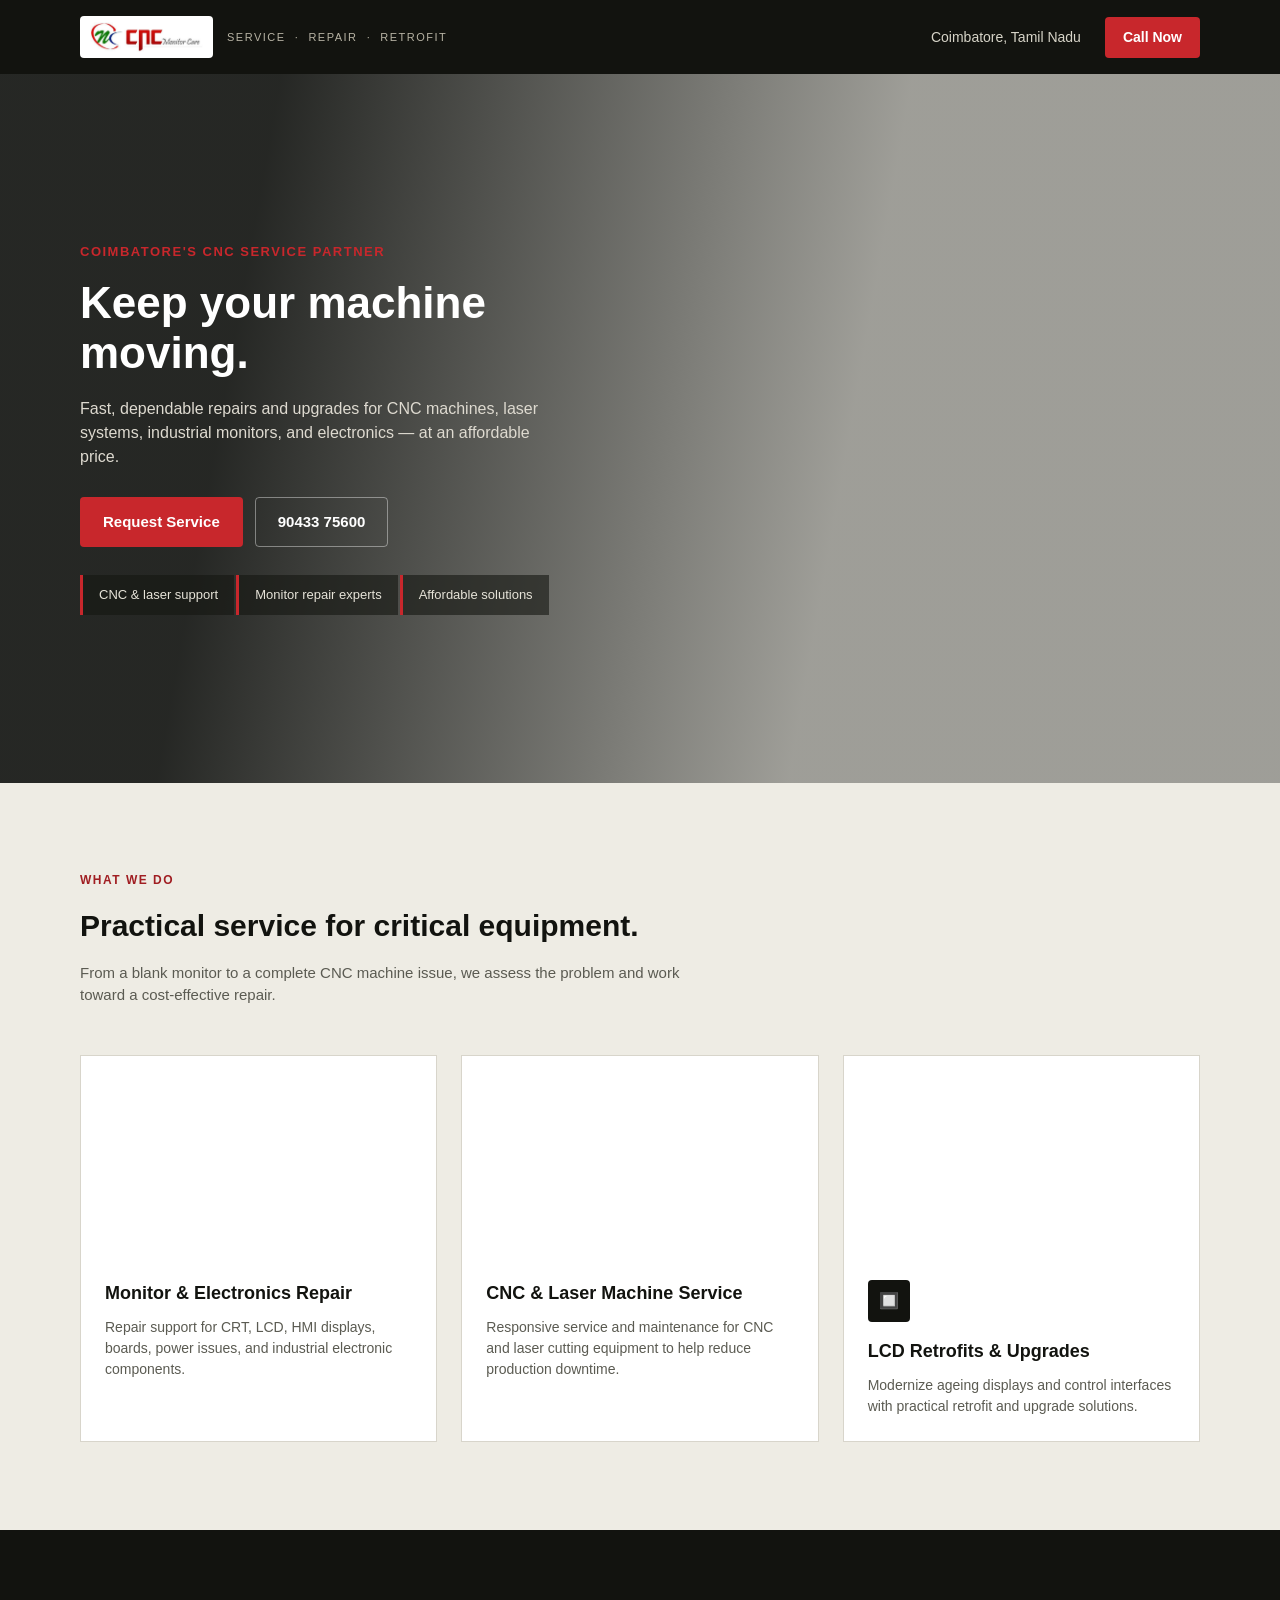
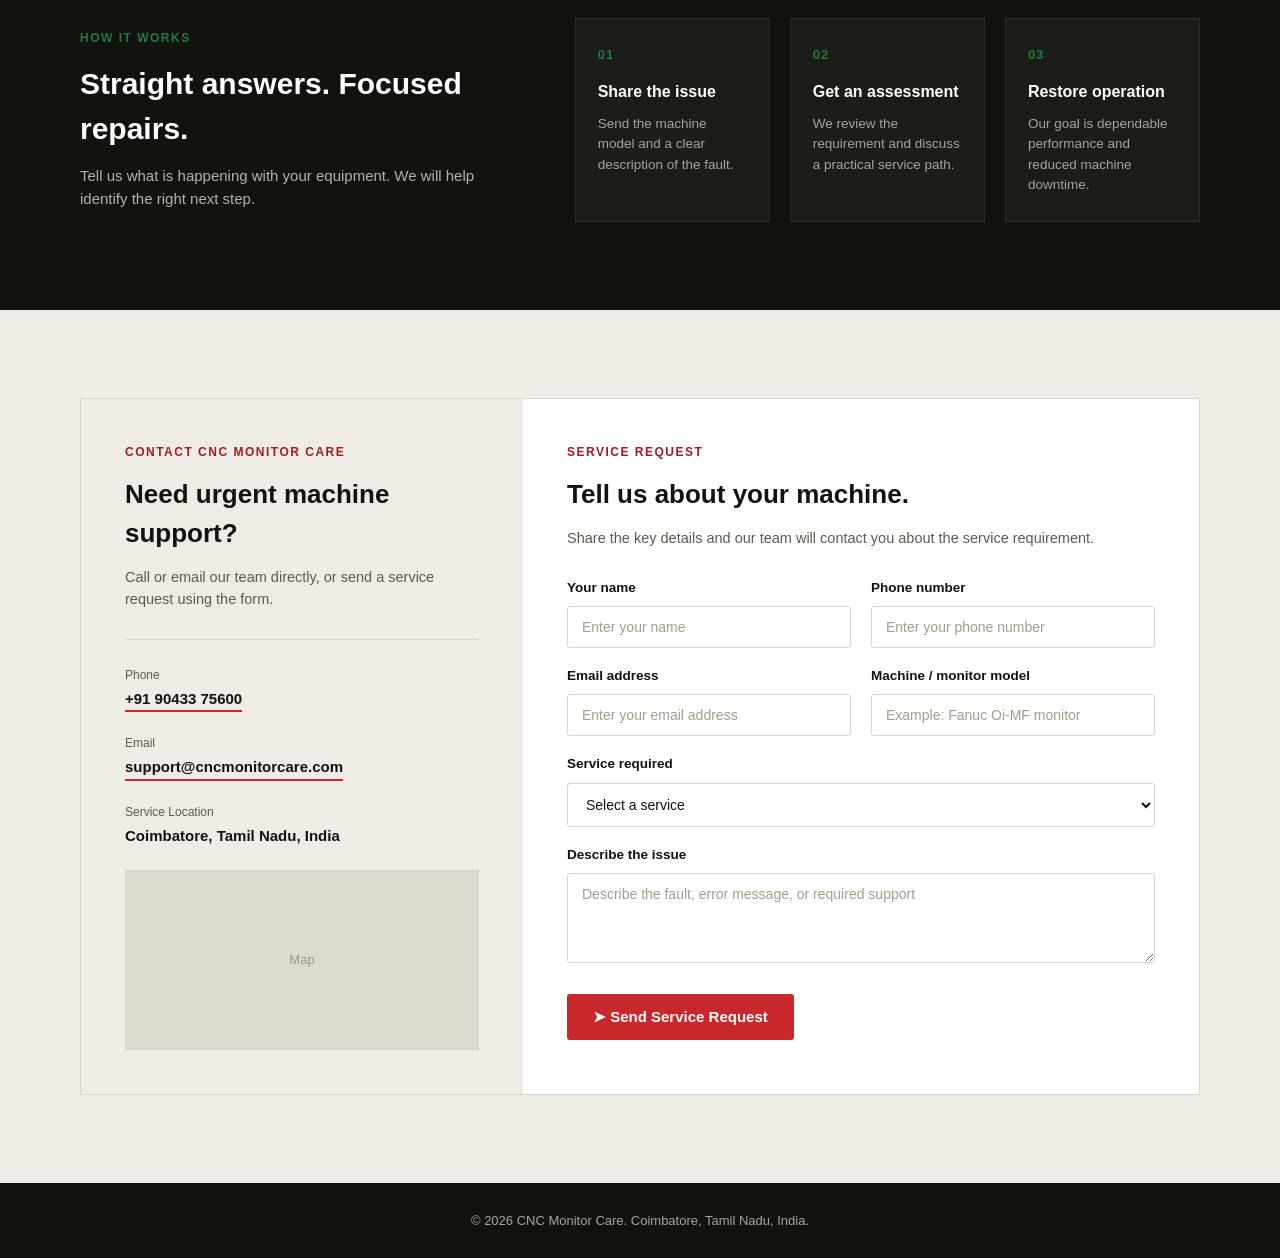
==== commit db9bce45: "Update index.html" ====
--- a/index.html
+++ b/index.html
@@ -212,7 +212,6 @@
       <div class="service-card">
         <div class="service-img" style="background-image:url('https://images.unsplash.com/photo-1581092160562-40aa08e78837?q=80&w=800')"></div>
         <div class="service-body">
-          <div class="service-icon">🖥️</div>
           <h3>Monitor & Electronics Repair</h3>
           <p>Repair support for CRT, LCD, HMI displays, boards, power issues, and industrial electronic components.</p>
         </div>
@@ -220,7 +219,6 @@
       <div class="service-card">
         <div class="service-img" style="background-image:url('https://images.unsplash.com/photo-1565043589221-1a6fd9ae45c7?q=80&w=800')"></div>
         <div class="service-body">
-          <div class="service-icon">⚙️</div>
           <h3>CNC & Laser Machine Service</h3>
           <p>Responsive service and maintenance for CNC and laser cutting equipment to help reduce production downtime.</p>
         </div>
@@ -274,21 +272,18 @@
         <div class="divider"></div>
 
         <div class="info-row">
-          <div class="info-icon">📞</div>
           <div>
             <div class="info-label">Phone</div>
             <a class="info-value" href="tel:+919043375600">+91 90433 75600</a>
           </div>
         </div>
         <div class="info-row">
-          <div class="info-icon">✉️</div>
           <div>
             <div class="info-label">Email</div>
             <a class="info-value" href="mailto:support@cncmonitorcare.com">support@cncmonitorcare.com</a>
           </div>
         </div>
         <div class="info-row">
-          <div class="info-icon">📍</div>
           <div>
             <div class="info-label">Service Location</div>
             <div class="info-value" style="border-bottom:none;">Coimbatore, Tamil Nadu, India</div>
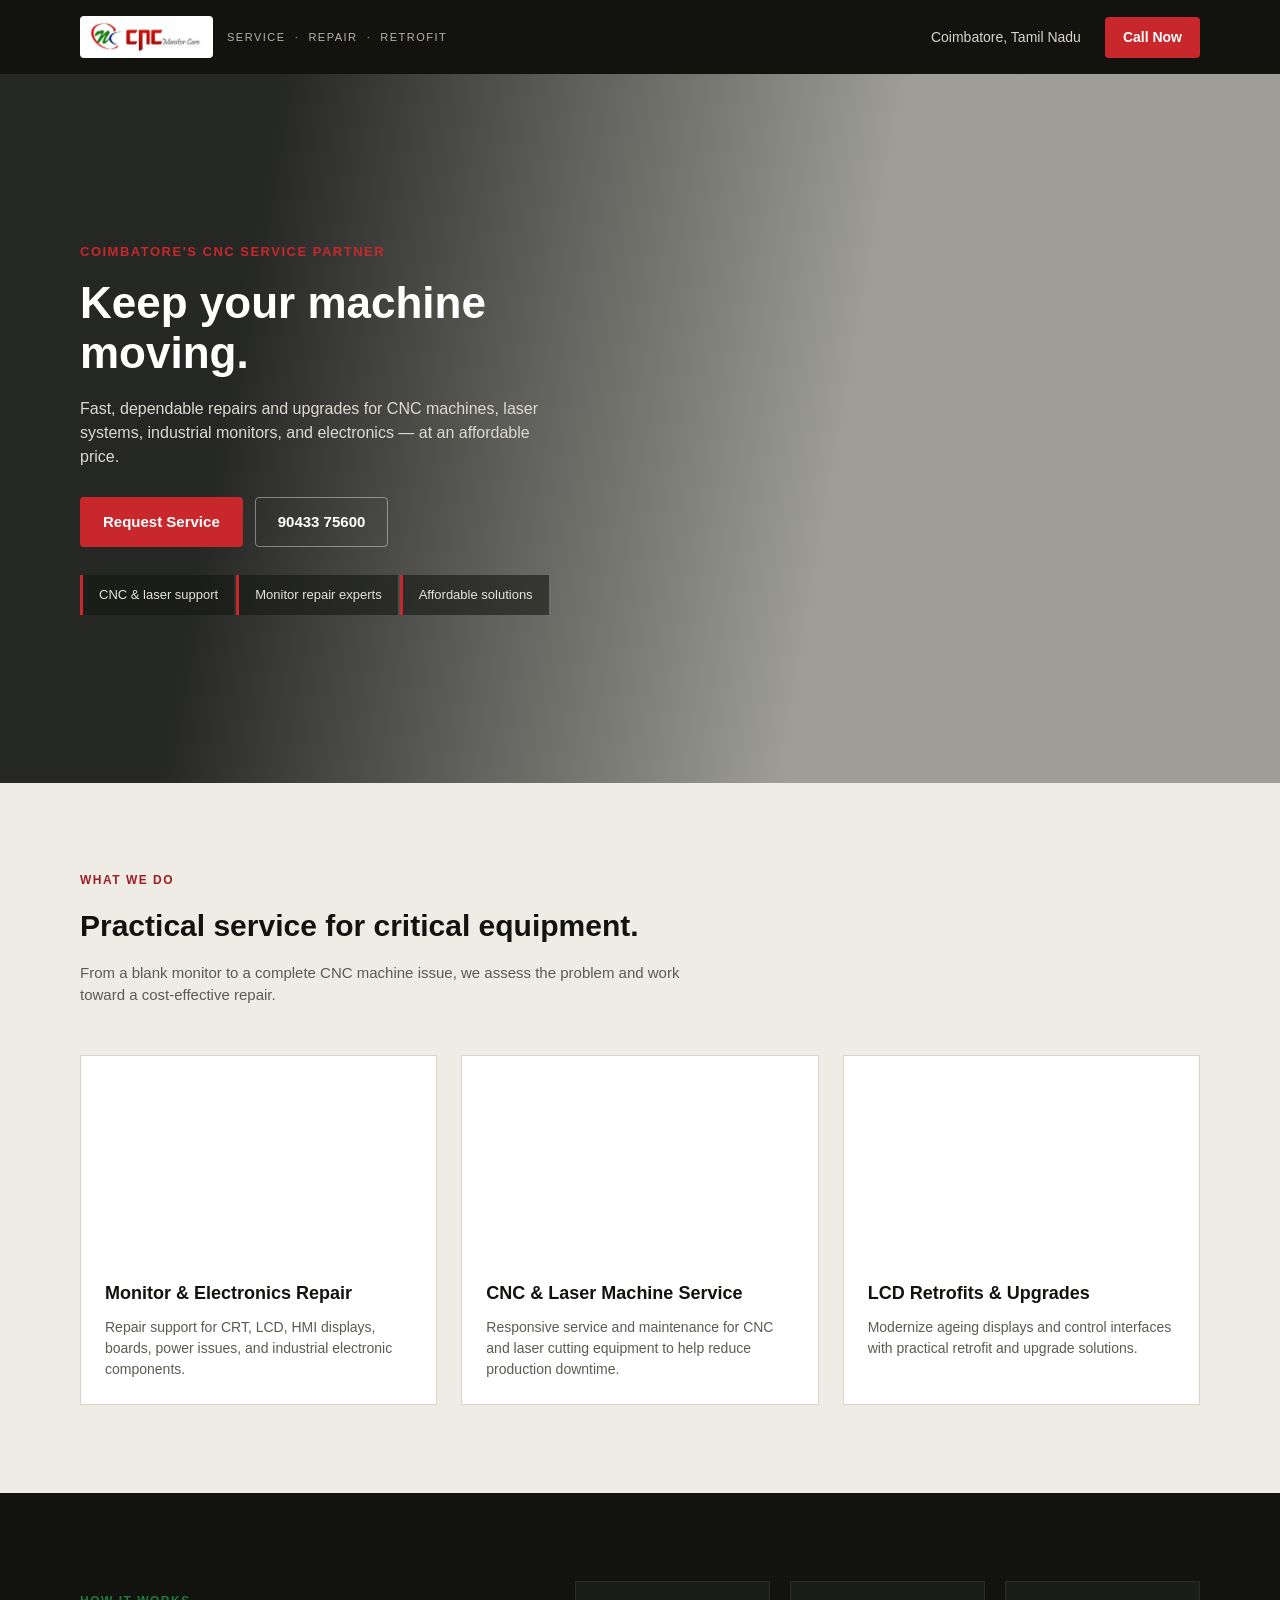
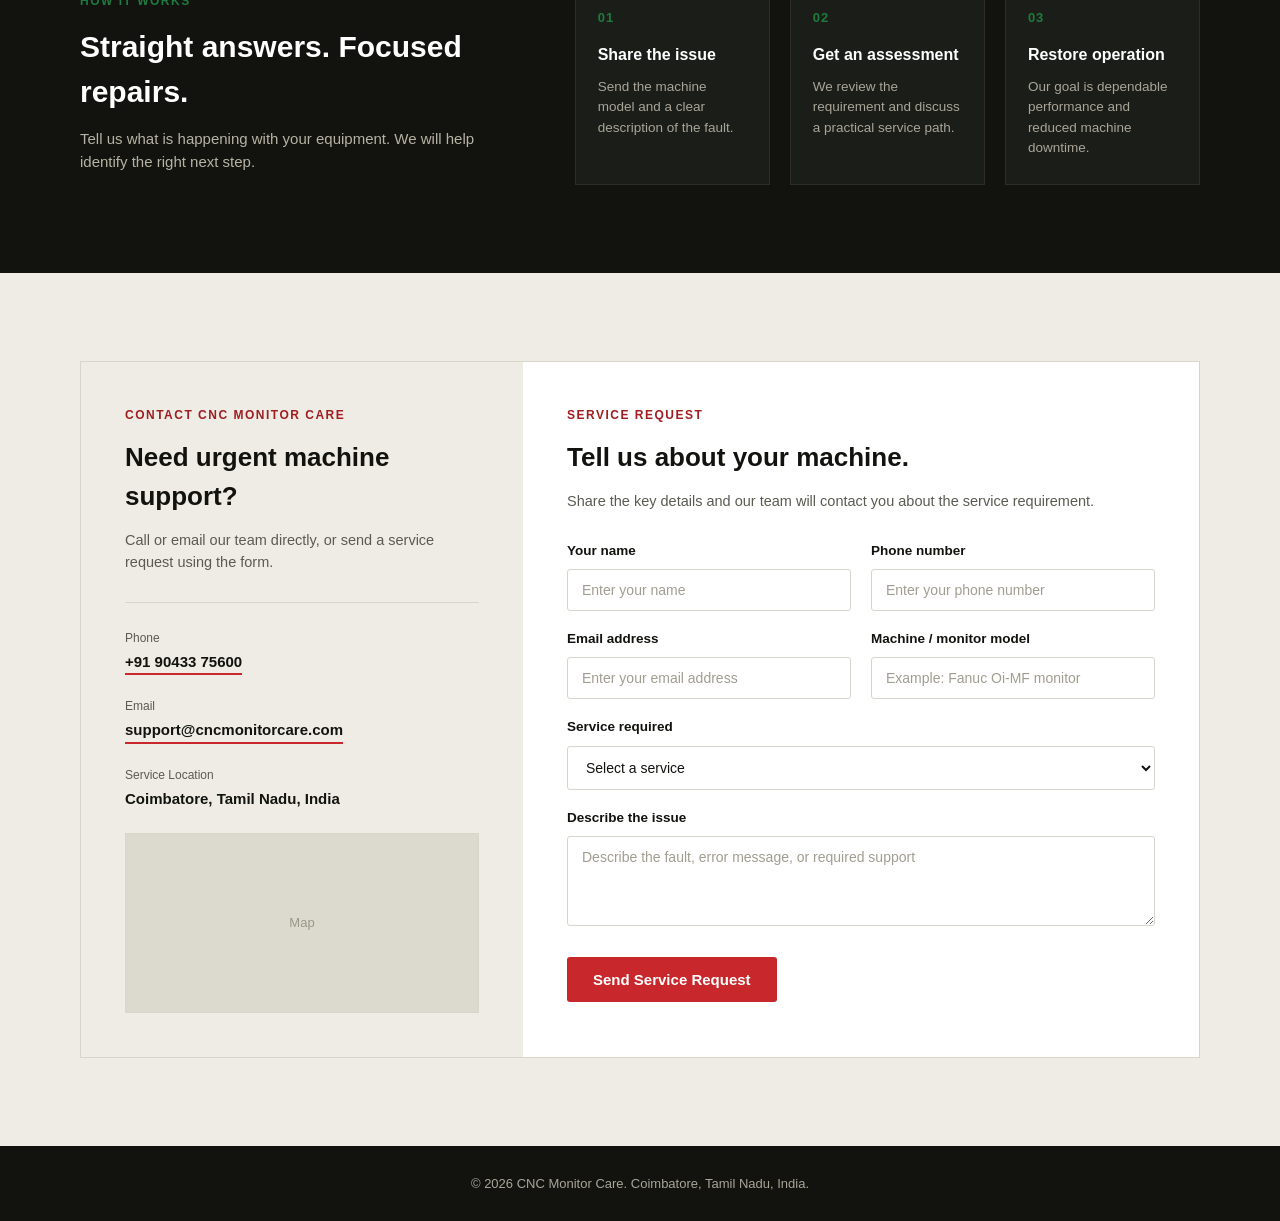
==== commit 39d5335b: "Update index.html" ====
--- a/index.html
+++ b/index.html
@@ -171,7 +171,7 @@
 <header>
   <div class="header-inner">
     <div class="brand">
-      <img src="[data-uri]" alt="CNC Monitor Care" class="brand-logo">
+      <img src="logo.jpg" alt="CNC Monitor Care" class="brand-logo">
       <div>
         <div class="brand-sub">SERVICE &nbsp;·&nbsp; REPAIR &nbsp;·&nbsp; RETROFIT</div>
       </div>
@@ -226,7 +226,6 @@
       <div class="service-card">
         <div class="service-img" style="background-image:url('https://images.unsplash.com/photo-1581091012184-7c9f1f2b3b4f?q=80&w=800')"></div>
         <div class="service-body">
-          <div class="service-icon">🔲</div>
           <h3>LCD Retrofits & Upgrades</h3>
           <p>Modernize ageing displays and control interfaces with practical retrofit and upgrade solutions.</p>
         </div>
@@ -298,27 +297,32 @@
         <h2>Tell us about your machine.</h2>
         <p>Share the key details and our team will contact you about the service requirement.</p>
 
-        <form onsubmit="event.preventDefault(); alert('Thanks — your request has been noted. We will contact you shortly.'); this.reset();">
+        <form action="https://api.web3forms.com/submit" method="POST" onsubmit="return submitForm(this);">
+          <input type="hidden" name="access_key" value="304127d0-5e03-4ca9-a9a6-ed4d484506ff">
+          <input type="hidden" name="subject" value="New Service Request from CNC Monitor Care Website">
+          <input type="hidden" name="from_name" value="CNC Monitor Care Website">
+          <input type="checkbox" name="botcheck" class="hidden" style="display: none;">
+
           <div class="form-grid">
             <div class="field">
               <label>Your name</label>
-              <input type="text" placeholder="Enter your name" required>
+              <input type="text" name="name" placeholder="Enter your name" required>
             </div>
             <div class="field">
               <label>Phone number</label>
-              <input type="tel" placeholder="Enter your phone number" required>
+              <input type="tel" name="phone" placeholder="Enter your phone number" required>
             </div>
             <div class="field">
               <label>Email address</label>
-              <input type="email" placeholder="Enter your email address">
+              <input type="email" name="email" placeholder="Enter your email address">
             </div>
             <div class="field">
               <label>Machine / monitor model</label>
-              <input type="text" placeholder="Example: Fanuc Oi-MF monitor">
+              <input type="text" name="machine_model" placeholder="Example: Fanuc Oi-MF monitor">
             </div>
             <div class="field field-full">
               <label>Service required</label>
-              <select required>
+              <select name="service_required" required>
                 <option value="" selected disabled>Select a service</option>
                 <option>Monitor & Electronics Repair</option>
                 <option>CNC & Laser Machine Service</option>
@@ -328,10 +332,10 @@
             </div>
             <div class="field field-full">
               <label>Describe the issue</label>
-              <textarea rows="4" placeholder="Describe the fault, error message, or required support"></textarea>
+              <textarea name="message" rows="4" placeholder="Describe the fault, error message, or required support"></textarea>
             </div>
           </div>
-          <button type="submit" class="submit-btn">➤ Send Service Request</button>
+          <button type="submit" class="submit-btn">Send Service Request</button>
         </form>
       </div>
     </div>
@@ -342,5 +346,15 @@
   &copy; 2026 CNC Monitor Care. Coimbatore, Tamil Nadu, India.
 </footer>
 
+<script>
+  function submitForm(form) {
+    // Optional: prevent double submission and show loading
+    const btn = form.querySelector('.submit-btn');
+    btn.disabled = true;
+    btn.textContent = 'Sending...';
+    return true; // allow form to submit
+  }
+</script>
+
 </body>
 </html>
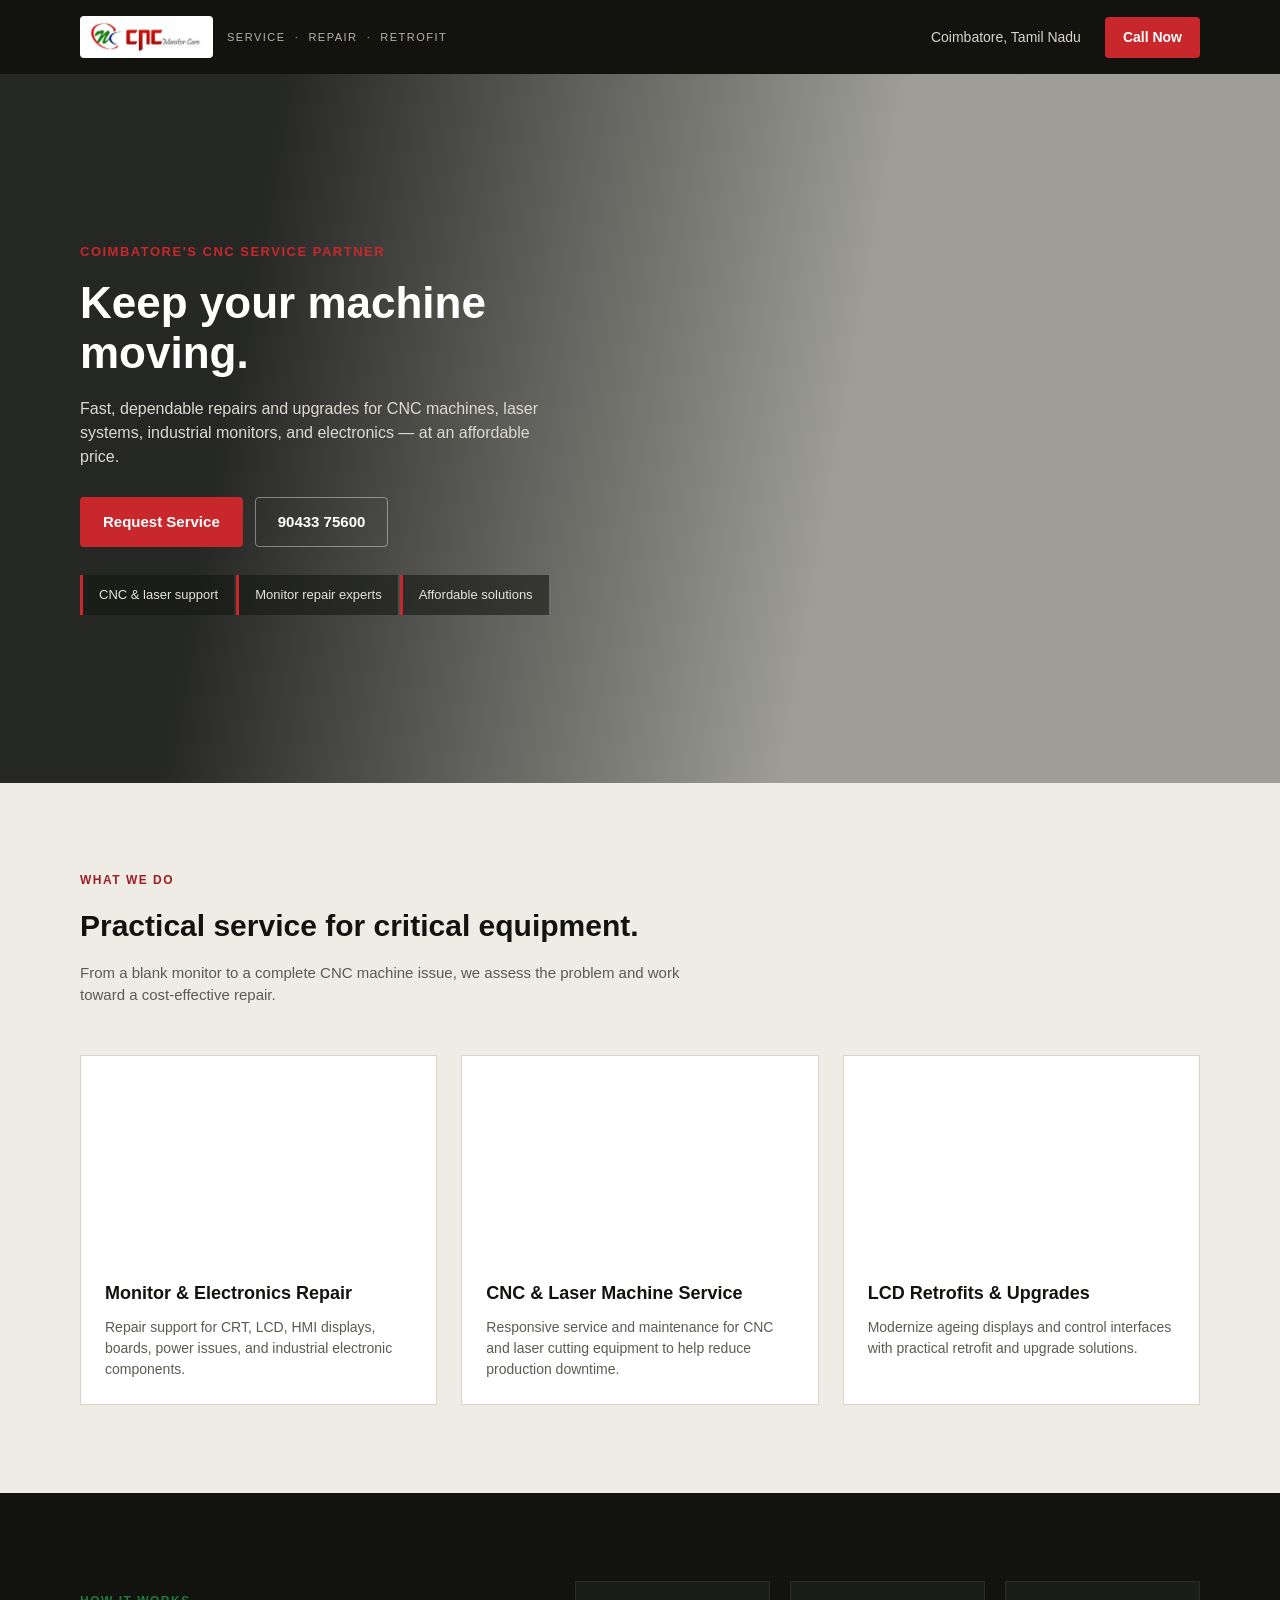
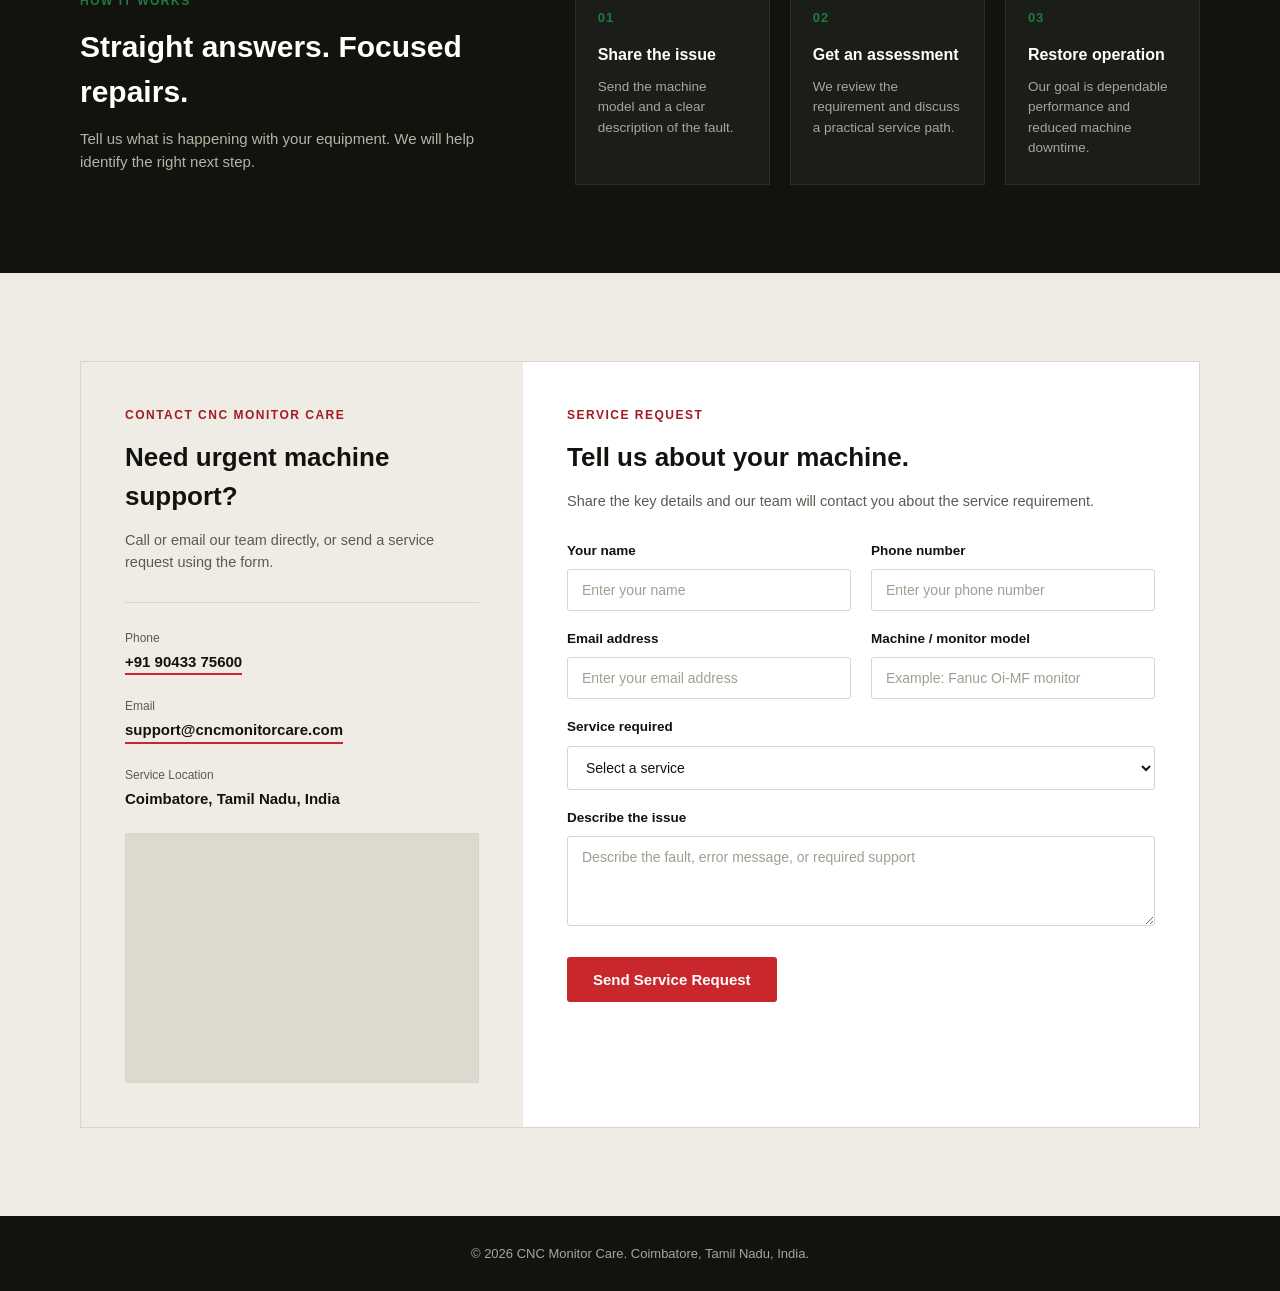
==== commit 0d7b5a84: "Update index.html" ====
--- a/index.html
+++ b/index.html
@@ -95,10 +95,6 @@
   .service-card{background:var(--white);border:1px solid var(--line);}
   .service-img{height:200px;background-size:cover;background-position:center;}
   .service-body{padding:24px;}
-  .service-icon{
-    width:42px;height:42px;background:var(--ink);border-radius:4px;
-    display:flex;align-items:center;justify-content:center;margin-bottom:16px;color:var(--amber);
-  }
   .service-body h3{font-size:18px;font-weight:700;margin-bottom:10px;}
   .service-body p{font-size:14px;color:var(--muted);}
 
@@ -123,14 +119,19 @@
   .contact-info > p{color:var(--muted);font-size:14.5px;margin-bottom:28px;}
   .divider{border-top:1px solid var(--line);margin-bottom:26px;}
   .info-row{display:flex;gap:14px;margin-bottom:22px;align-items:flex-start;}
-  .info-icon{
-    width:20px;height:20px;color:var(--amber-dark);flex-shrink:0;margin-top:2px;
-  }
   .info-label{font-size:12px;color:var(--muted);margin-bottom:3px;}
   .info-value{font-weight:600;font-size:15px;border-bottom:2px solid var(--amber);display:inline-block;}
   .map-box{
-    margin-top:20px;height:180px;background:#dcdacf;border:1px solid var(--line);
-    display:flex;align-items:center;justify-content:center;color:#9a9789;font-size:13px;
+    margin-top:20px;
+    height:250px;
+    background:#dcdacf;
+    border:1px solid var(--line);
+    overflow:hidden;
+  }
+  .map-box iframe{
+    width:100%;
+    height:100%;
+    border:0;
   }
 
   .contact-form{background:#fff;padding:44px;}
@@ -289,7 +290,9 @@
           </div>
         </div>
 
-        <div class="map-box">Map</div>
+        <div class="map-box">
+          <iframe src="https://www.google.com/maps/embed?pb=!1m18!1m12!1m3!1d3916.289926798724!2d76.9972282740931!3d11.016860289146914!2m3!1f0!2f0!3f0!3m2!1i1024!2i768!4f13.1!3m3!1m2!1s0x3ba85785df7c8c79%3A0x62c83ecee717de65!2sCnc%20Monitor%20Care!5e0!3m2!1sen!2sin!4v1788877774359!5m2!1sen!2sin" width="600" height="450" style="border:0;" allowfullscreen="" loading="lazy" referrerpolicy="strict-origin-when-cross-origin"></iframe>
+        </div>
       </div>
 
       <div class="contact-form">
@@ -348,11 +351,10 @@
 
 <script>
   function submitForm(form) {
-    // Optional: prevent double submission and show loading
     const btn = form.querySelector('.submit-btn');
     btn.disabled = true;
     btn.textContent = 'Sending...';
-    return true; // allow form to submit
+    return true;
   }
 </script>
 
